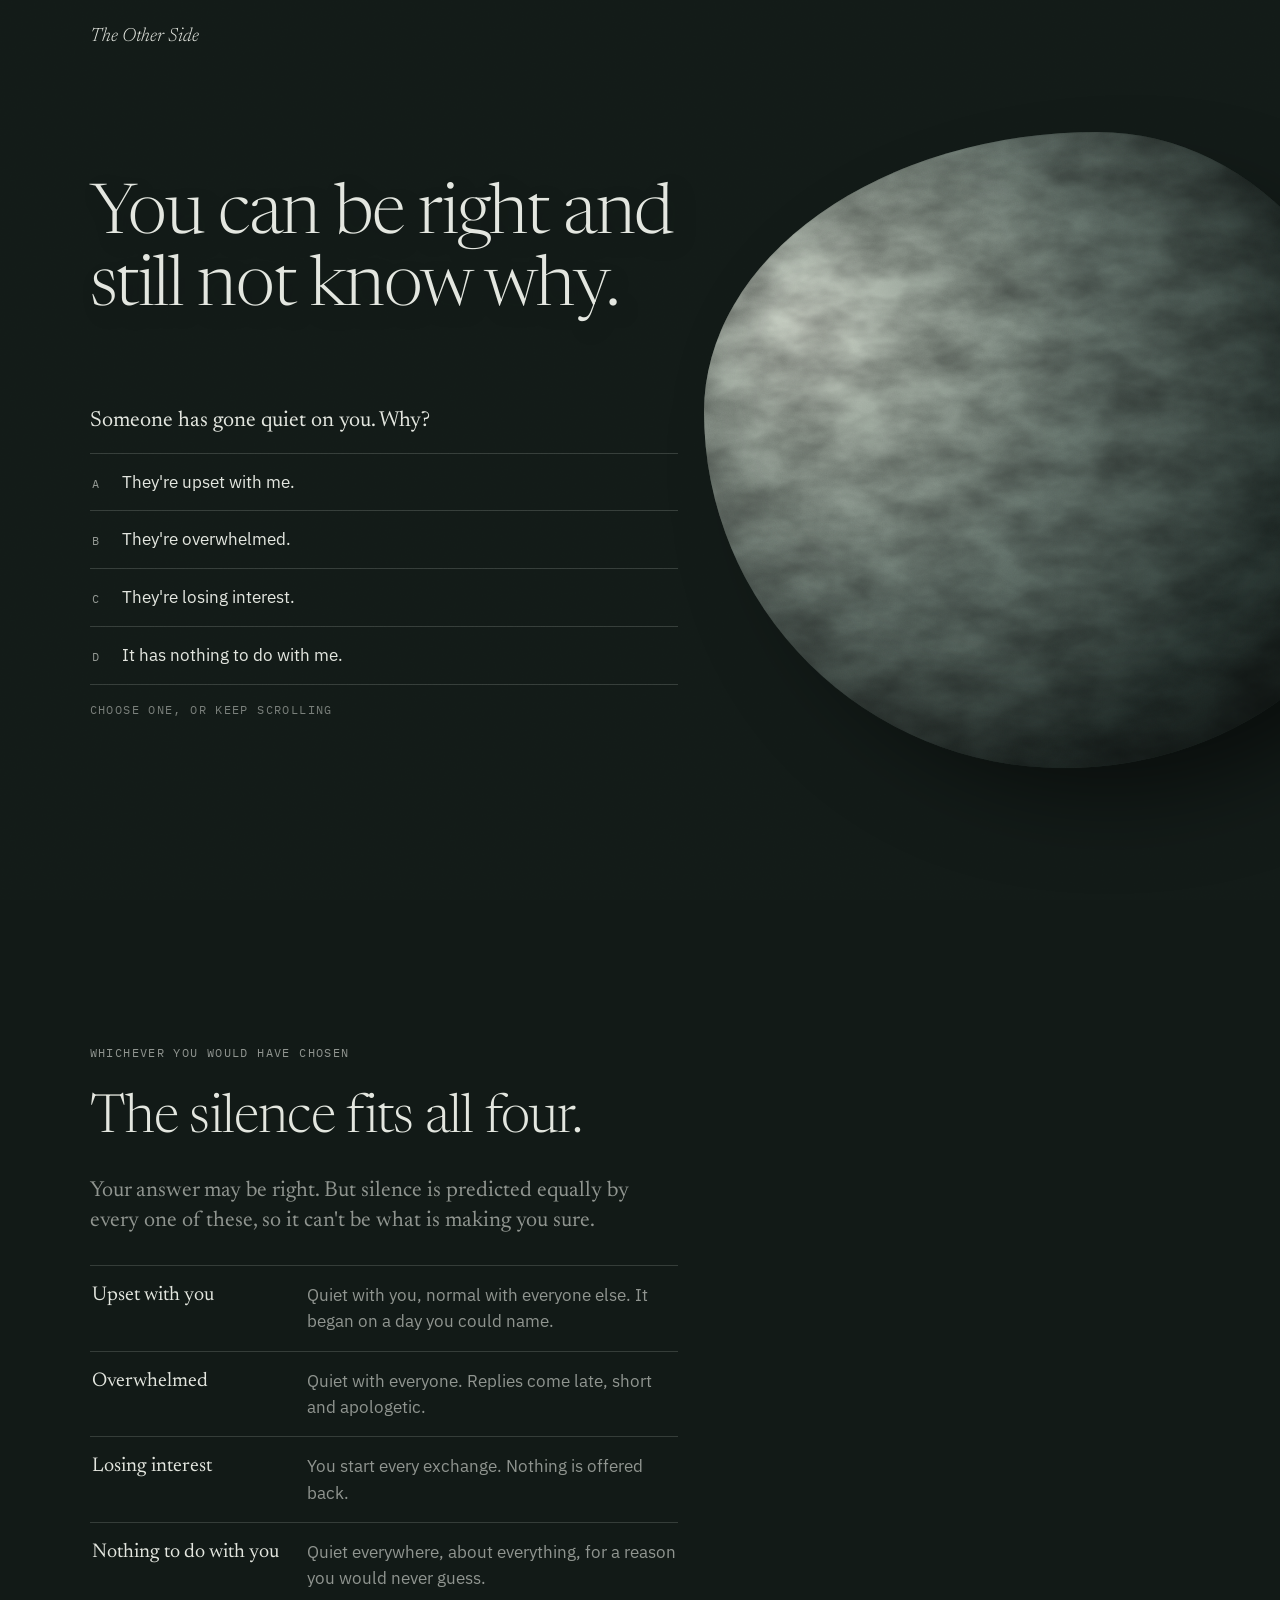
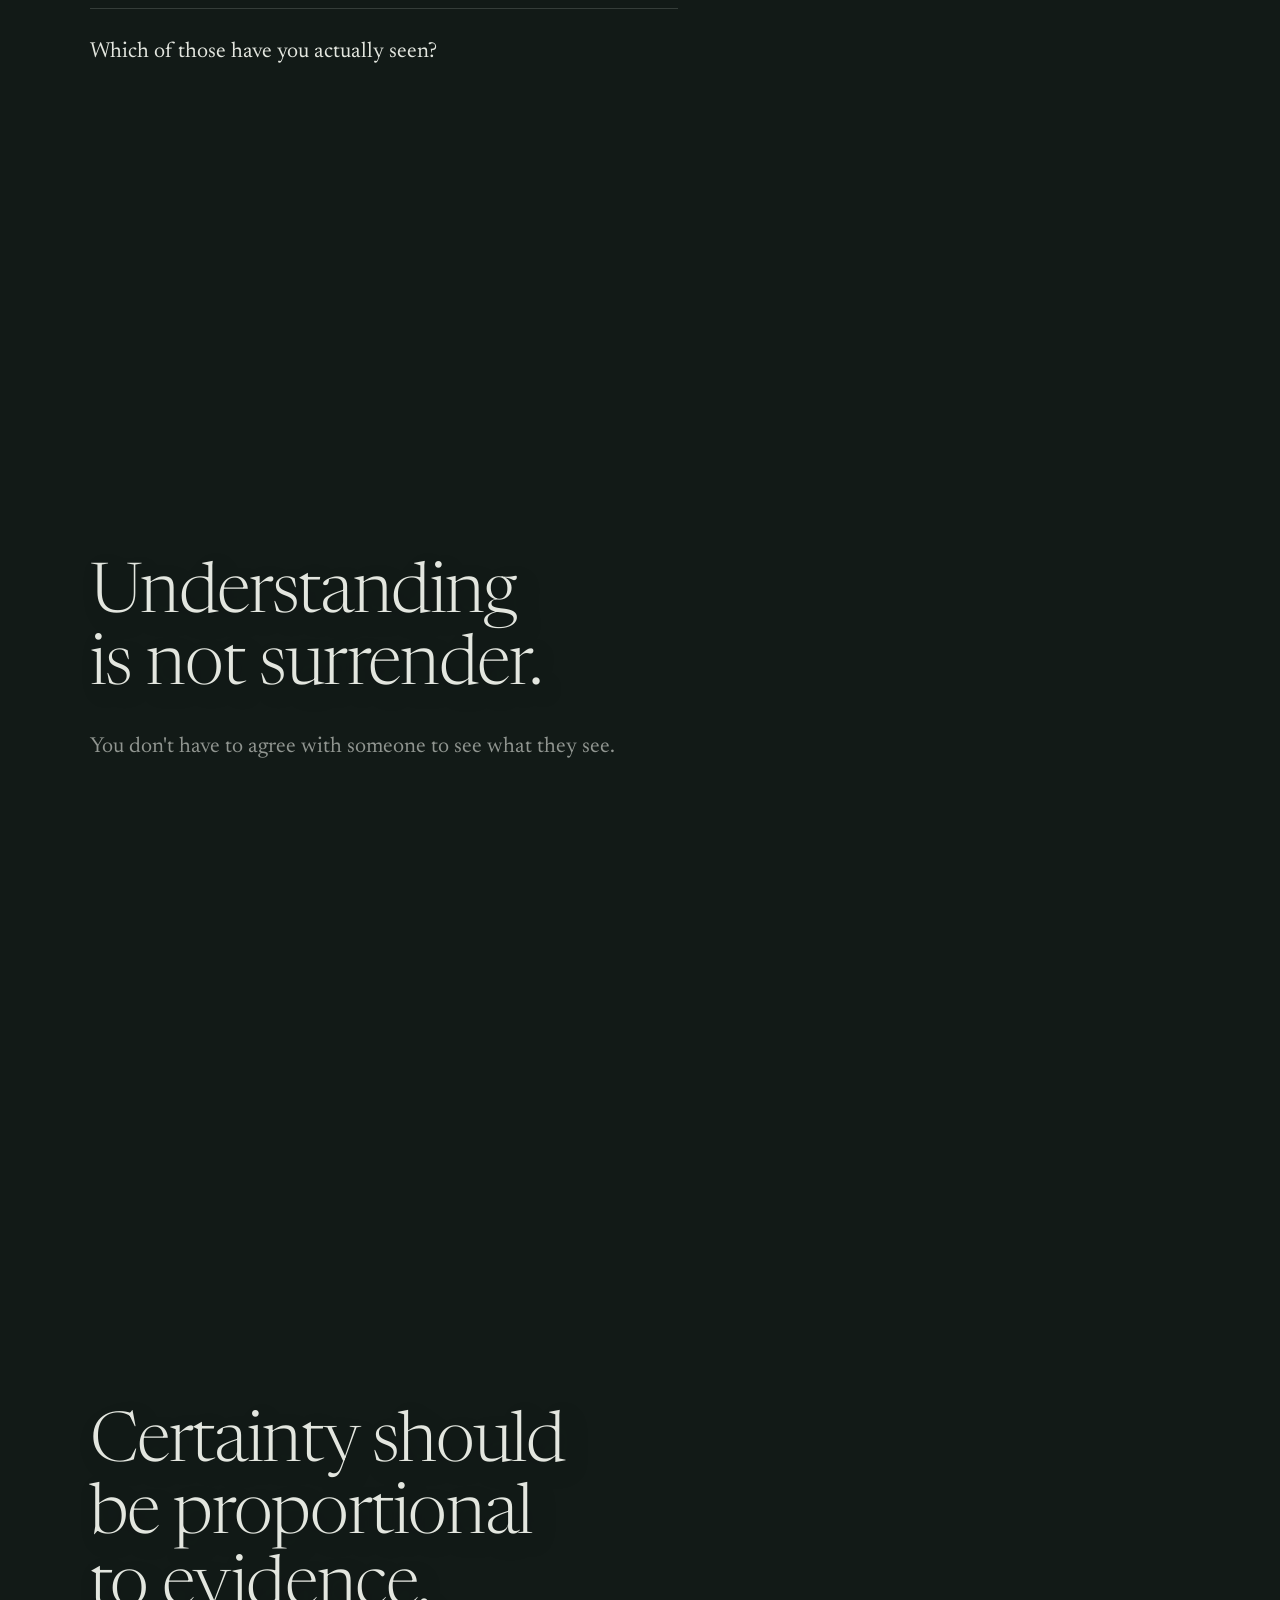
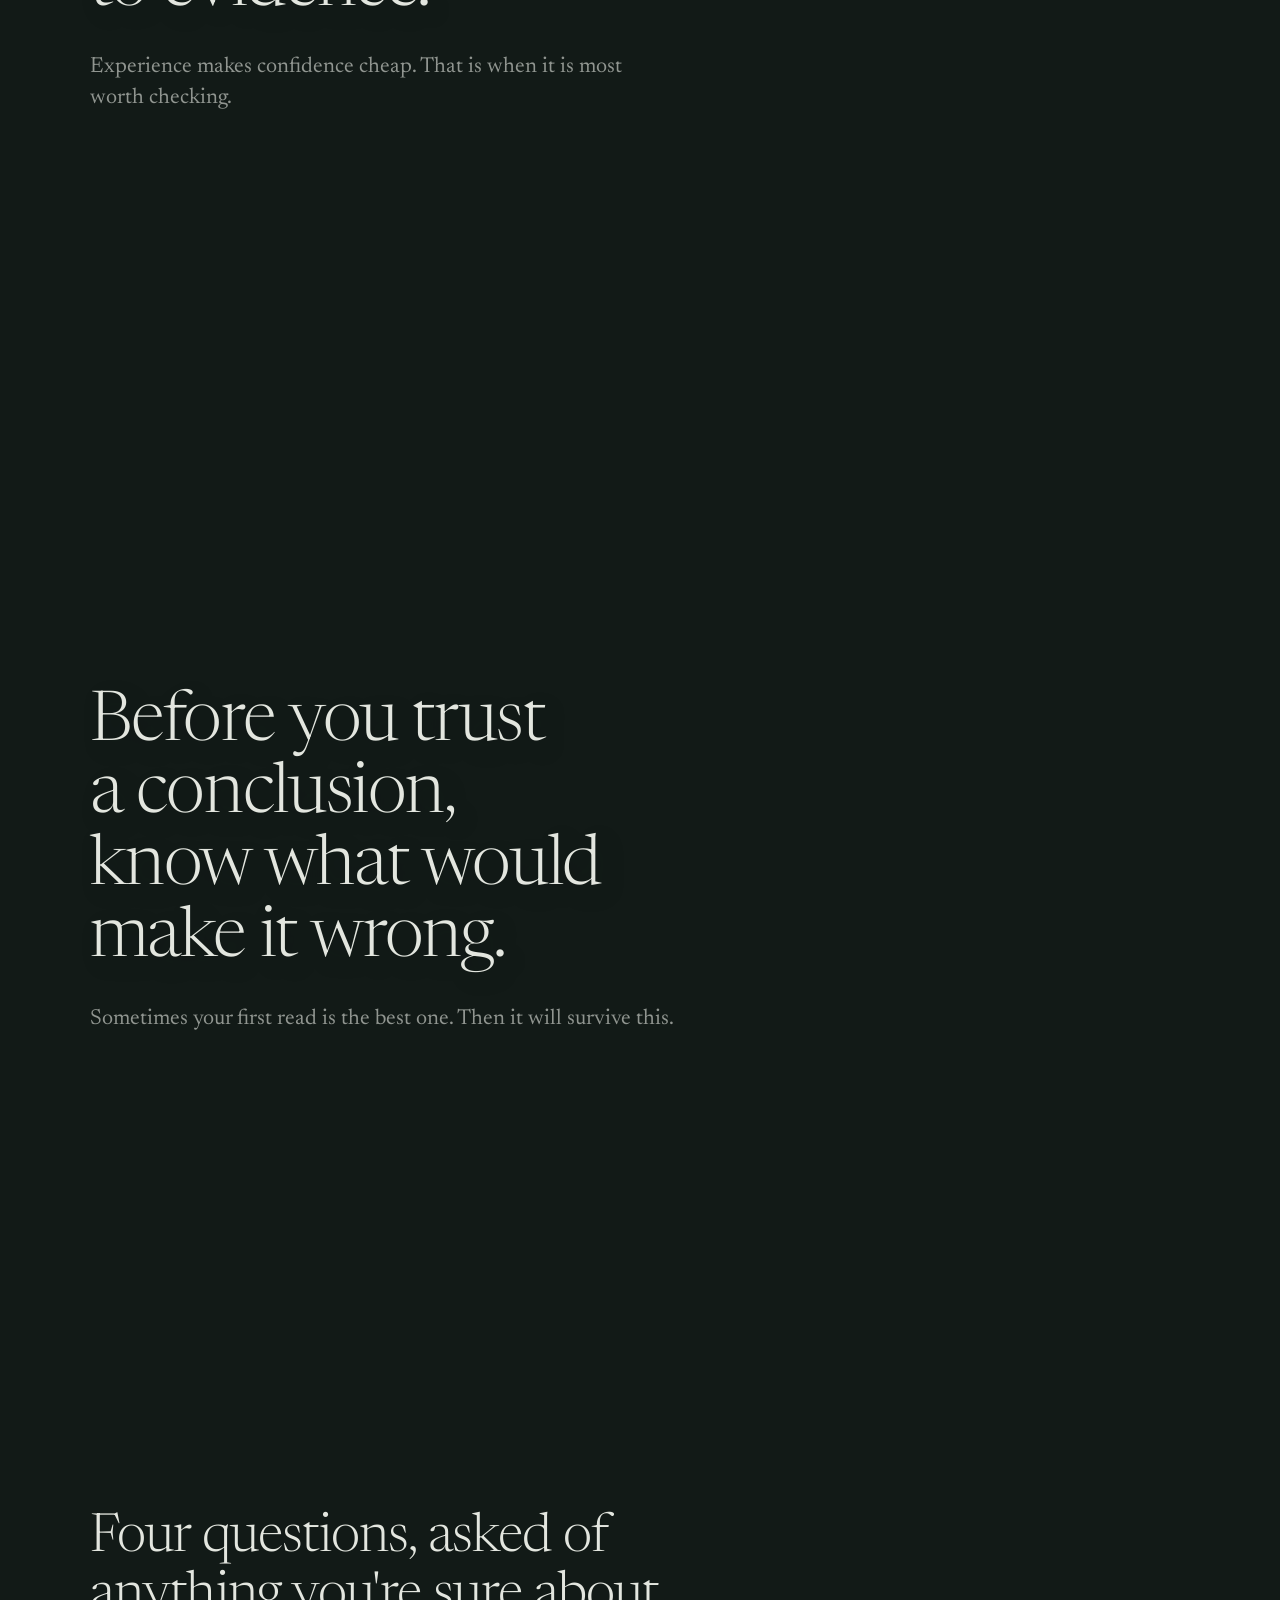
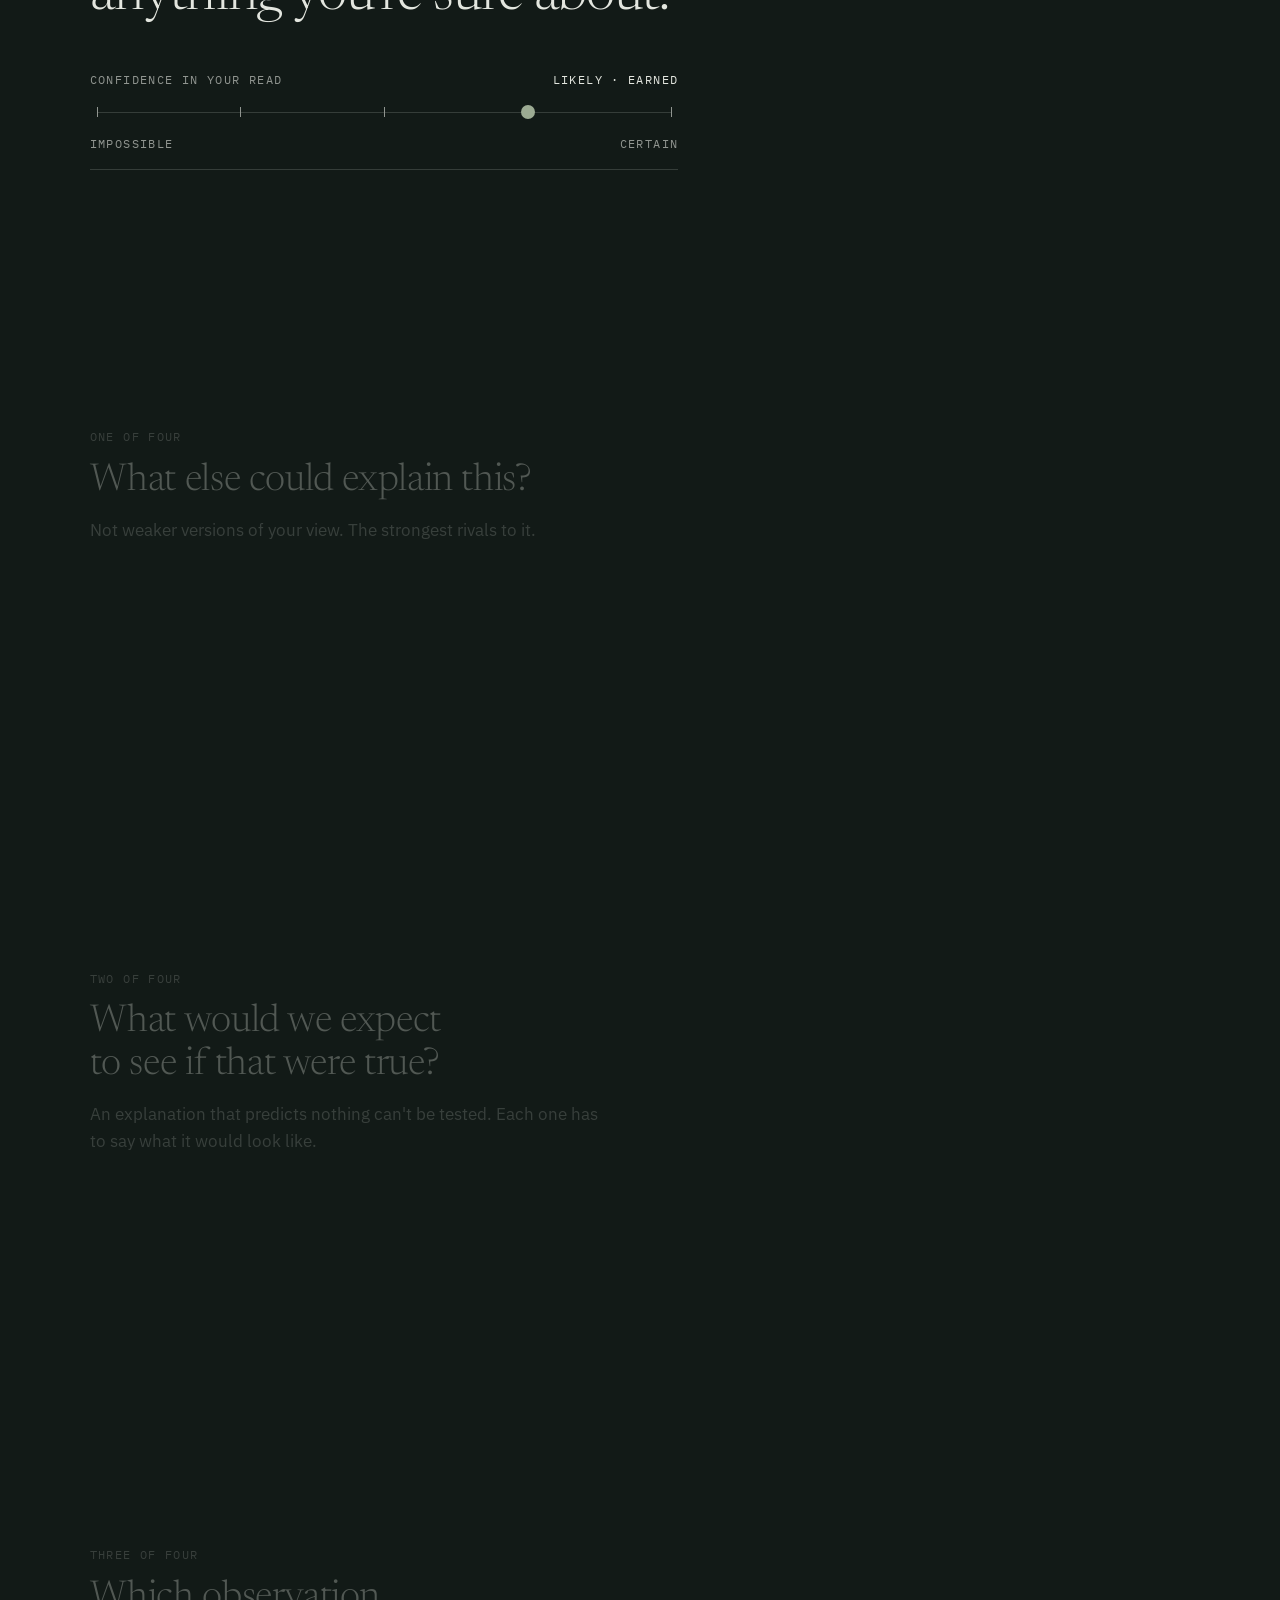
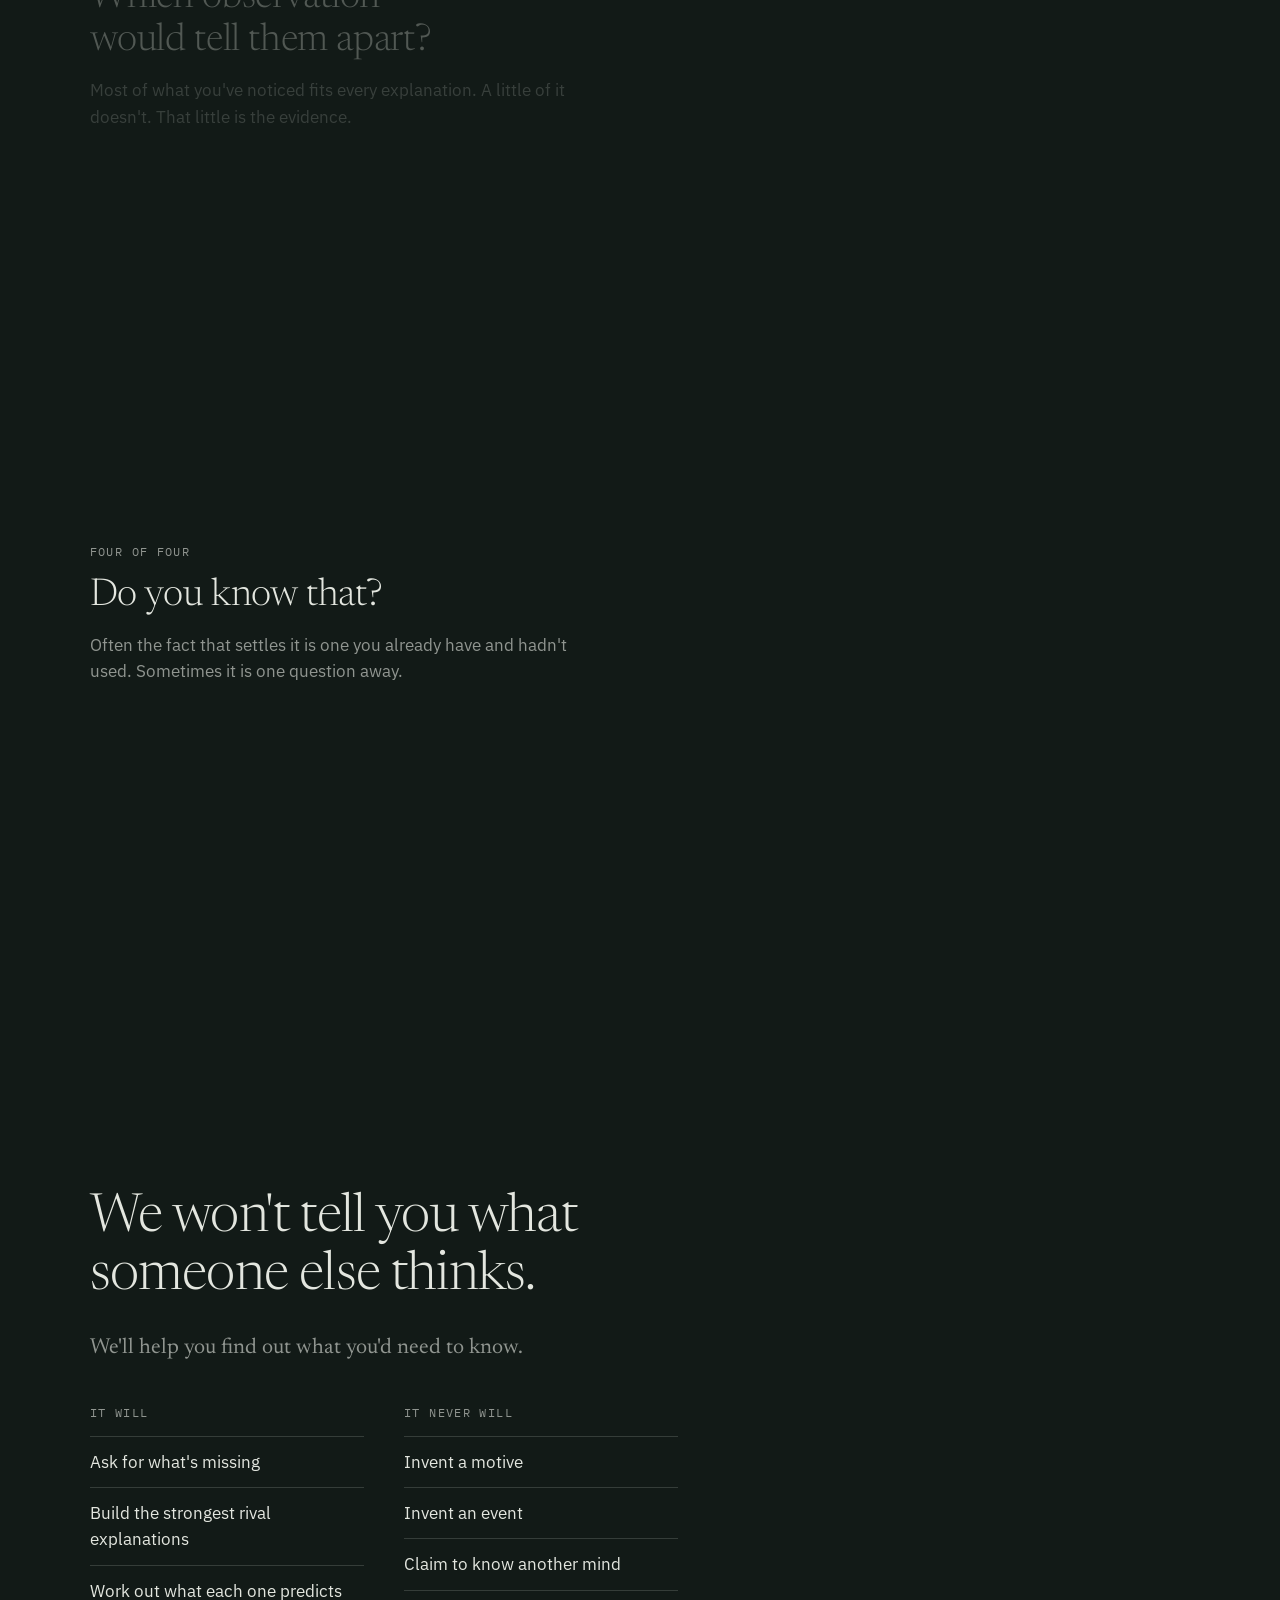
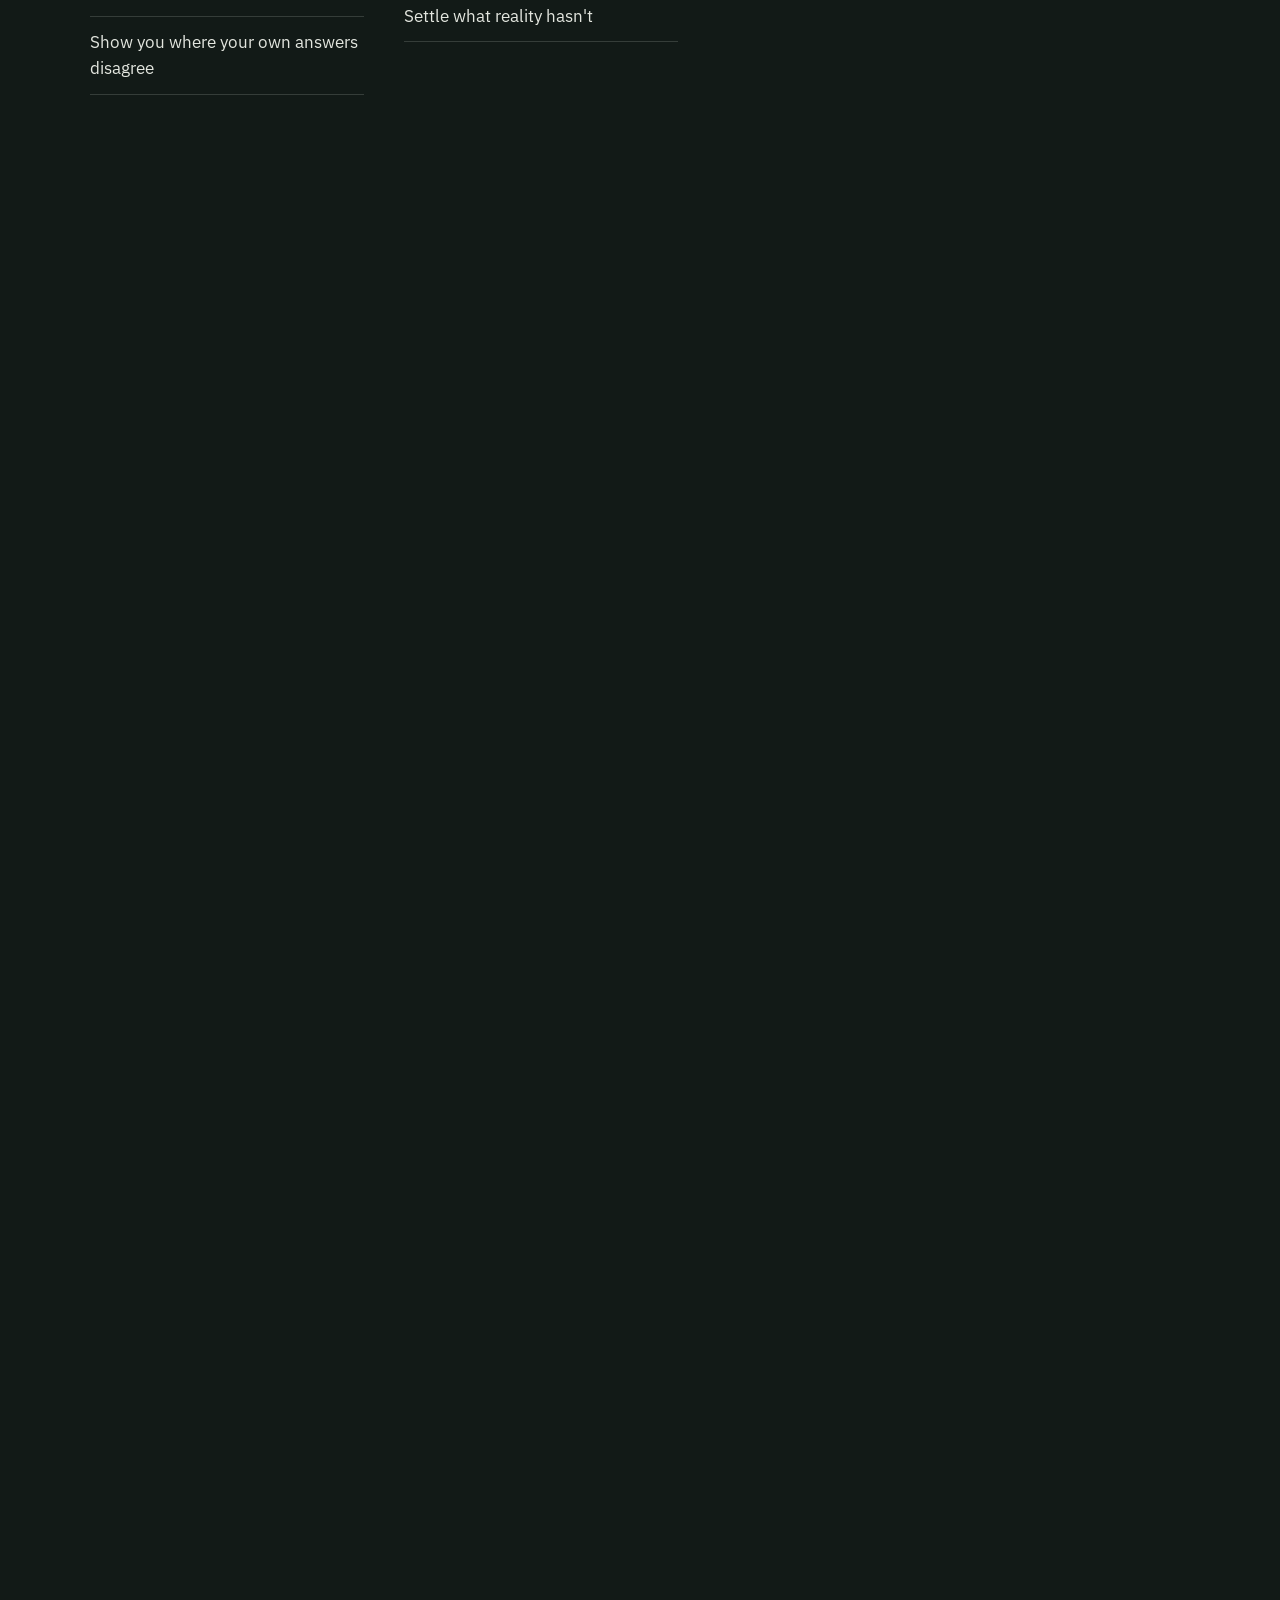
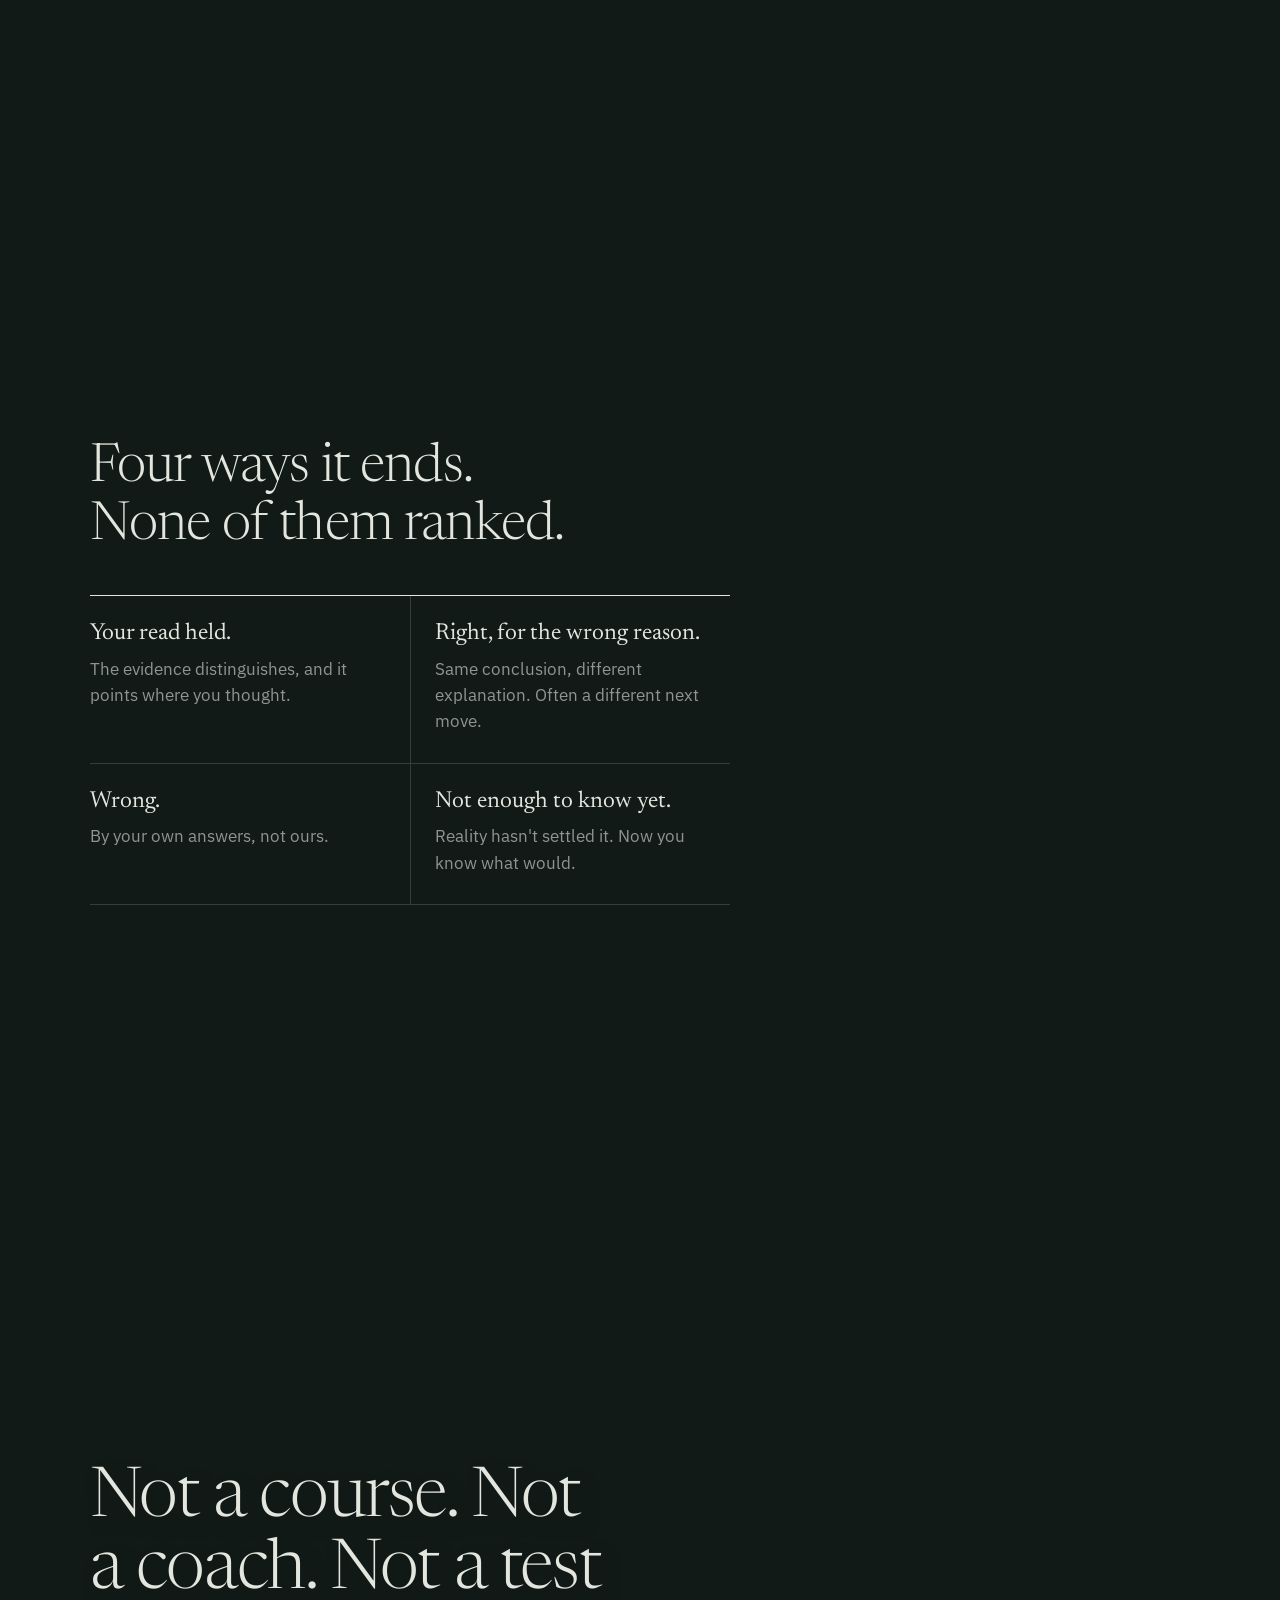
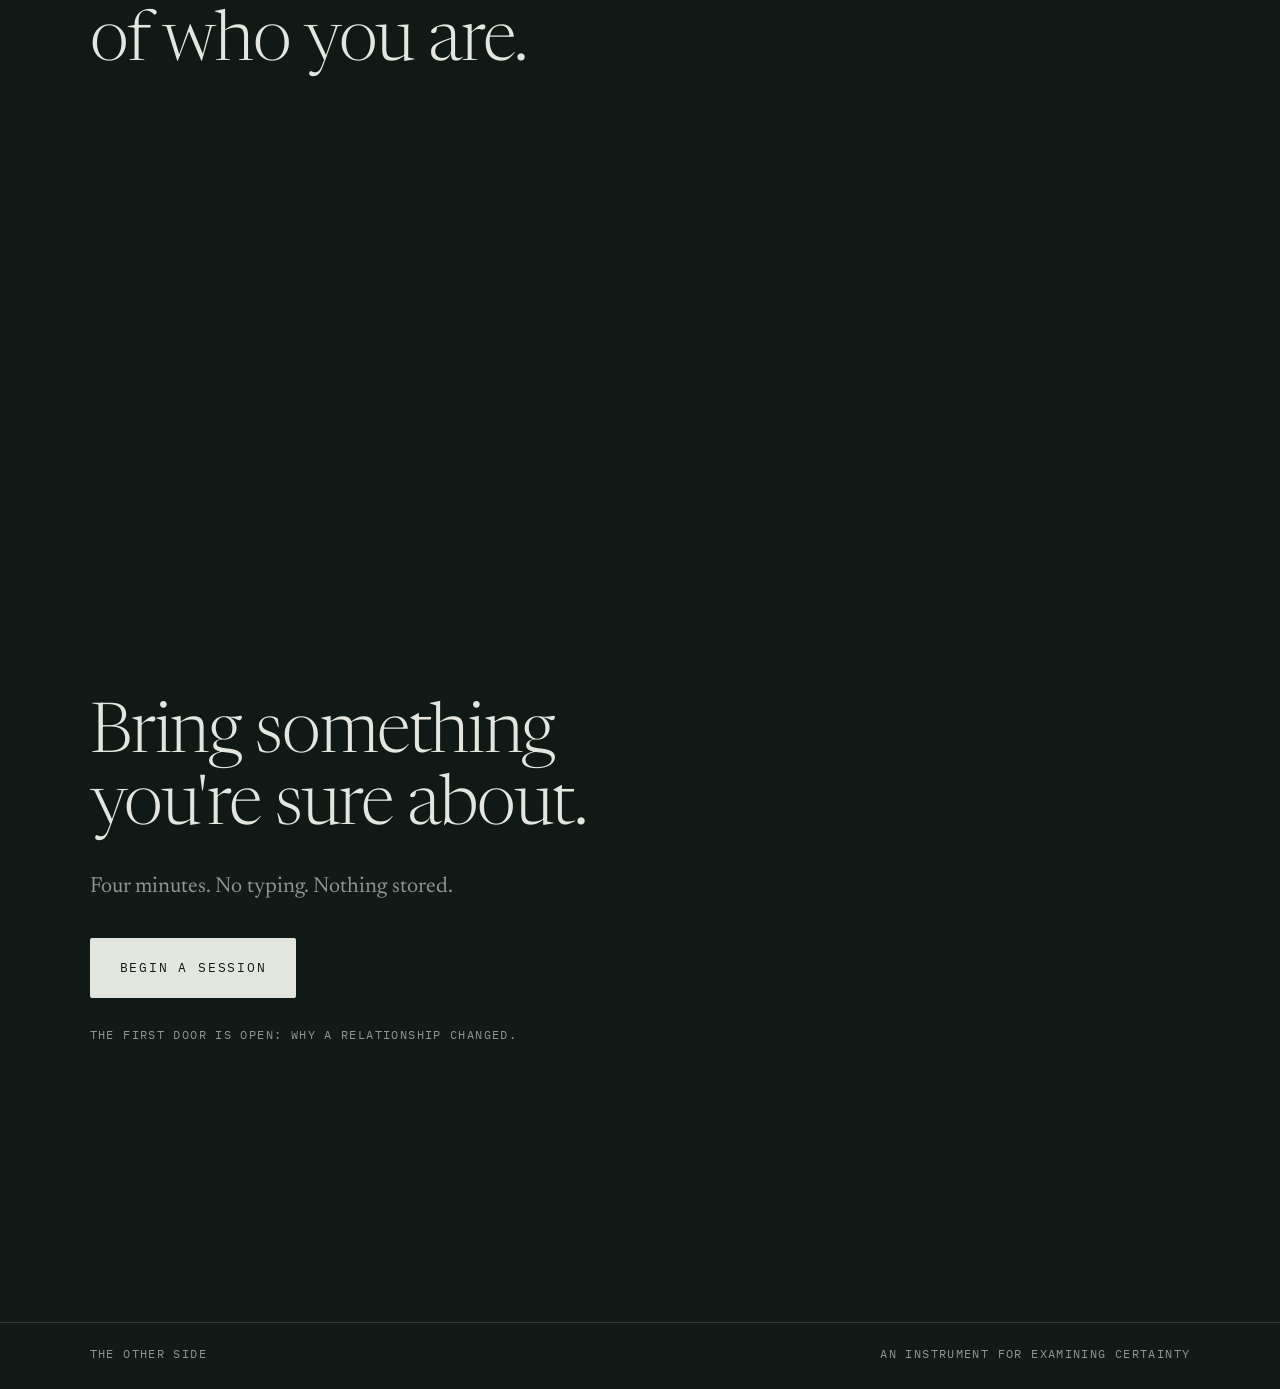
==== index.html @ 4df5838c "Build The Other Side site and relationship-door session Co-Authored-By: Claude Fable 5.1 <noreply@an" ====
<!doctype html>
<html lang="en">
<head>
<meta charset="utf-8">
<meta name="viewport" content="width=device-width, initial-scale=1, viewport-fit=cover">
<title>The Other Side</title>
<meta name="description" content="An instrument for examining certainty. Bring something you're sure about and find out what your confidence is resting on.">
<link rel="canonical" href="https://matthewschmidt1-lgtm.github.io/the-other-side/">
<meta name="theme-color" content="#121A17">
<meta property="og:type" content="website">
<meta property="og:title" content="The Other Side">
<meta property="og:description" content="You can be right and still not know why. An instrument for examining certainty.">
<meta property="og:url" content="https://matthewschmidt1-lgtm.github.io/the-other-side/">
<meta property="og:image" content="https://matthewschmidt1-lgtm.github.io/the-other-side/og.png">
<meta name="twitter:card" content="summary_large_image">
<link rel="icon" href="favicon.svg" type="image/svg+xml">
<link rel="preconnect" href="https://fonts.googleapis.com">
<link rel="preconnect" href="https://fonts.gstatic.com" crossorigin>
<link rel="stylesheet" href="https://fonts.googleapis.com/css2?family=IBM+Plex+Mono:wght@400;500&family=IBM+Plex+Sans:wght@400;500&family=Newsreader:ital,opsz,wght@0,6..72,300;0,6..72,400;1,6..72,300;1,6..72,400&display=swap">
<link rel="stylesheet" href="css/tokens.css">
<link rel="stylesheet" href="css/site.css">
<script>document.documentElement.classList.add("js")</script>
</head>
<body>
<a class="skip" href="#main">Skip to content</a>

<div class="stone" aria-hidden="true"></div>

<header class="top">
  <a class="wordmark" href="#top">The Other Side</a>
  <a class="begin-link" href="#begin">Begin</a>
</header>

<main id="main" class="page">

  <section id="top" class="s s-open" aria-labelledby="h-open">
    <div class="col">
      <h1 id="h-open" class="statement">You can be right and still not know why.</h1>
      <div class="ask">
        <p class="lead" id="ask-q">Someone has gone quiet on you. Why?</p>
        <div class="choices" role="group" aria-labelledby="ask-q">
          <button type="button" class="choice" data-c="upset" aria-pressed="false"><span class="k" aria-hidden="true">A</span><span>They're upset with me.</span></button>
          <button type="button" class="choice" data-c="over" aria-pressed="false"><span class="k" aria-hidden="true">B</span><span>They're overwhelmed.</span></button>
          <button type="button" class="choice" data-c="lose" aria-pressed="false"><span class="k" aria-hidden="true">C</span><span>They're losing interest.</span></button>
          <button type="button" class="choice" data-c="none" aria-pressed="false"><span class="k" aria-hidden="true">D</span><span>It has nothing to do with me.</span></button>
        </div>
        <p class="label hint">Choose one, or keep scrolling</p>
      </div>
    </div>
  </section>

  <section id="turn" class="s s-turn" aria-labelledby="h-turn">
    <div class="col">
      <p class="label" id="turn-pick">Whichever you would have chosen</p>
      <h2 id="h-turn" class="head">The silence fits all four.</h2>
      <p class="lead" id="turn-line">Your answer may be right. But silence is predicted equally by every one of these, so it can't be what is making you sure.</p>
      <dl class="fits">
        <div data-c="upset"><dt>Upset with you</dt><dd>Quiet with you, normal with everyone else. It began on a day you could name.</dd></div>
        <div data-c="over"><dt>Overwhelmed</dt><dd>Quiet with everyone. Replies come late, short and apologetic.</dd></div>
        <div data-c="lose"><dt>Losing interest</dt><dd>You start every exchange. Nothing is offered back.</dd></div>
        <div data-c="none"><dt>Nothing to do with you</dt><dd>Quiet everywhere, about everything, for a reason you would never guess.</dd></div>
      </dl>
      <p class="lead after">Which of those have you actually seen?</p>
    </div>
    <p class="sr" aria-live="polite" id="live"></p>
  </section>

  <section class="s s-thesis" aria-label="What we believe">
    <div class="col">
      <p class="statement">Understanding is not surrender.</p>
      <p class="lead">You don't have to agree with someone to see what they see.</p>
    </div>
  </section>
  <section class="s s-thesis" aria-label="What we believe, continued">
    <div class="col">
      <p class="statement">Certainty should be proportional to evidence.</p>
      <p class="lead">Experience makes confidence cheap. That is when it is most worth checking.</p>
    </div>
  </section>
  <section class="s s-thesis" aria-label="What we believe, concluded">
    <div class="col">
      <p class="statement">Before you trust a conclusion, know what would make it wrong.</p>
      <p class="lead">Sometimes your first read is the best one. Then it will survive this.</p>
    </div>
  </section>

  <section id="instrument" class="s s-inst" aria-labelledby="h-inst">
    <div class="col">
      <h2 id="h-inst" class="head">Four questions, asked of anything you're sure about.</h2>
      <div class="gauge" id="gauge" style="--g:.9">
        <div class="g-top"><span class="label">Confidence in your read</span><span class="label g-val" id="g-val">Almost certain · untested</span></div>
        <div class="g-track" aria-hidden="true"><i></i><i></i><i></i><i></i><i></i><b></b></div>
        <div class="g-ends label" aria-hidden="true"><span>Impossible</span><span>Certain</span></div>
      </div>
      <ol class="steps">
        <li class="step" data-g=".78" data-v="Likely · rivals on the table">
          <span class="label">One of four</span>
          <h3>What else could explain this?</h3>
          <p>Not weaker versions of your view. The strongest rivals to it.</p>
        </li>
        <li class="step" data-g=".72" data-v="Likely · now testable">
          <span class="label">Two of four</span>
          <h3>What would we expect to see if that were true?</h3>
          <p>An explanation that predicts nothing can't be tested. Each one has to say what it would look like.</p>
        </li>
        <li class="step" data-g=".5" data-v="Plausible · most evidence fits every story">
          <span class="label">Three of four</span>
          <h3>Which observation would tell them apart?</h3>
          <p>Most of what you've noticed fits every explanation. A little of it doesn't. That little is the evidence.</p>
        </li>
        <li class="step" data-g=".75" data-v="Likely · earned">
          <span class="label">Four of four</span>
          <h3>Do you know that?</h3>
          <p>Often the fact that settles it is one you already have and hadn't used. Sometimes it is one question away.</p>
        </li>
      </ol>
    </div>
  </section>

  <section id="law" class="s s-law" aria-labelledby="h-law">
    <div class="col">
      <h2 id="h-law" class="head">We won't tell you what someone else thinks.</h2>
      <p class="lead">We'll help you find out what you'd need to know.</p>
      <div class="law">
        <div>
          <h3 class="label">It will</h3>
          <ul>
            <li>Ask for what's missing</li>
            <li>Build the strongest rival explanations</li>
            <li>Work out what each one predicts</li>
            <li>Show you where your own answers disagree</li>
          </ul>
        </div>
        <div>
          <h3 class="label">It never will</h3>
          <ul>
            <li>Invent a motive</li>
            <li>Invent an event</li>
            <li>Claim to know another mind</li>
            <li>Settle what reality hasn't</li>
          </ul>
        </div>
      </div>
    </div>
  </section>

  <div class="crossing" id="crossing" aria-hidden="true"></div>

  <section id="endings" class="s s-end" aria-labelledby="h-end">
    <div class="col wide">
      <h2 id="h-end" class="head">Four ways it ends. None of them ranked.</h2>
      <ul class="endings">
        <li><h3>Your read held.</h3><p>The evidence distinguishes, and it points where you thought.</p></li>
        <li><h3>Right, for the wrong reason.</h3><p>Same conclusion, different explanation. Often a different next move.</p></li>
        <li><h3>Wrong.</h3><p>By your own answers, not ours.</p></li>
        <li><h3>Not enough to know yet.</h3><p>Reality hasn't settled it. Now you know what would.</p></li>
      </ul>
    </div>
  </section>

  <section class="s s-not" aria-label="What it is not">
    <div class="col">
      <p class="statement">Not a course. Not a coach. Not a test of who you are.</p>
    </div>
  </section>

  <section id="begin" class="s s-cta" aria-labelledby="h-cta">
    <div class="col">
      <h2 id="h-cta" class="statement">Bring something you're sure about.</h2>
      <p class="lead">Four minutes. No typing. Nothing stored.</p>
      <a class="cta" href="session/">Begin a session</a>
      <p class="label note">The first door is open: why a relationship changed.</p>
    </div>
  </section>

</main>

<footer class="foot">
  <span class="label">The Other Side</span>
  <span class="label">An instrument for examining certainty</span>
</footer>

<script src="js/site.js" defer></script>
</body>
</html>
---- css/tokens.css ----
/* One light crosses the page. --light moves the stone's lighting; --cross moves the ground from pine to mist. */
:root {
  --pine: #121A17;
  --slate: #1F2A28;
  --granite: #6E7773;
  --moss: #6F8468;
  --sage: #9CAB93;
  --forest: #2F4A3A;
  --mist: #E3E6DF;

  --light: 0;   /* 0 = lit from the left, 1 = lit from the right */
  --cross: 0;   /* 0 = pine ground, 1 = mist ground */

  --ground: color-mix(in oklab, var(--mist) calc(var(--cross) * 100%), var(--pine));
  --ink: var(--mist);
  --ink-2: color-mix(in oklab, var(--ink) 64%, var(--ground));
  --rule: color-mix(in oklab, var(--ink) 20%, var(--ground));
  --accent: var(--sage);
  --mark: var(--sage);

  --display: "Newsreader", "Iowan Old Style", "Palatino Linotype", Georgia, serif;
  --body: "IBM Plex Sans", "Helvetica Neue", Arial, sans-serif;
  --mono: "IBM Plex Mono", ui-monospace, Menlo, Consolas, monospace;

  --t-statement: clamp(2.5rem, 5.4vw, 5.25rem);
  --t-head: clamp(2rem, 4.2vw, 3.75rem);
  --t-lead: clamp(1.2rem, 1.7vw, 1.5rem);
  --t-body: 1.0625rem;
  --t-label: 0.72rem;

  --ease: cubic-bezier(.22, .61, .2, 1);
  --slow: 900ms;
  --gutter: clamp(20px, 7vw, 112px);

  color-scheme: dark;
}

:root[data-side="far"] {
  --ink: var(--pine);
  --accent: var(--forest);
  --mark: var(--forest);
  color-scheme: light;
}
---- css/site.css ----
*, *::before, *::after { box-sizing: border-box; }
html { -webkit-text-size-adjust: 100%; }
body {
  margin: 0;
  background: var(--ground);
  color: var(--ink);
  font-family: var(--body);
  font-size: var(--t-body);
  line-height: 1.55;
  overflow-x: hidden;
}
h1, h2, h3, p, ul, ol, dl, dd { margin: 0; }
ul, ol { padding: 0; list-style: none; }
a { color: inherit; }
:focus-visible { outline: 2px solid var(--accent); outline-offset: 4px; }

/* paper grain over everything */
body::after {
  content: "";
  position: fixed; inset: 0; z-index: 4; pointer-events: none;
  background-image: url("data:image/svg+xml,%3Csvg xmlns='http://www.w3.org/2000/svg' width='220' height='220'%3E%3Cfilter id='n'%3E%3CfeTurbulence type='fractalNoise' baseFrequency='.85' numOctaves='2' stitchTiles='stitch'/%3E%3CfeColorMatrix values='0 0 0 0 .5 0 0 0 0 .5 0 0 0 0 .5 0 0 0 .6 0'/%3E%3C/filter%3E%3Crect width='100%25' height='100%25' filter='url(%23n)'/%3E%3C/svg%3E");
  opacity: .22;
  mix-blend-mode: overlay;
}

.sr { position: absolute; width: 1px; height: 1px; overflow: hidden; clip-path: inset(50%); white-space: nowrap; }
.skip { position: fixed; left: 16px; top: -60px; z-index: 10; background: var(--ink); color: var(--ground); padding: 10px 14px; font-family: var(--mono); font-size: var(--t-label); letter-spacing: .1em; text-transform: uppercase; text-decoration: none; }
.skip:focus { top: calc(env(safe-area-inset-top, 0px) + 12px); }

/* ---------- the stone ---------- */
.stone {
  position: fixed; z-index: 0;
  right: -9vw; top: 50%;
  width: min(54vw, 82svh);
  aspect-ratio: 1 / .92;
  transform: translateY(calc(-50% - var(--light) * 5svh)) rotate(calc(var(--light) * 16deg));
  border-radius: 57% 43% 48% 52% / 44% 56% 44% 56%;
  background:
    radial-gradient(circle at calc(14% + var(--light) * 72%) 30%,
      #CDD4C8 0%, #9FAA9F 15%, #63716A 40%, #2D3A36 68%, #151D1A 100%);
  box-shadow:
    calc((.5 - var(--light)) * 90px) 44px 90px -24px rgba(0, 0, 0, .55),
    inset calc((.5 - var(--light)) * -70px) -34px 90px rgba(0, 0, 0, .45);
  overflow: hidden;
}
.stone::after {
  content: ""; position: absolute; inset: 0;
  background-image: url("data:image/svg+xml,%3Csvg xmlns='http://www.w3.org/2000/svg' width='300' height='300'%3E%3Cfilter id='n'%3E%3CfeTurbulence type='fractalNoise' baseFrequency='.035 .06' numOctaves='4' seed='7'/%3E%3CfeColorMatrix values='0 0 0 0 0 0 0 0 0 0 0 0 0 0 0 0 0 0 1.1 -.25'/%3E%3C/filter%3E%3Crect width='100%25' height='100%25' filter='url(%23n)'/%3E%3C/svg%3E");
  background-size: 100% 100%;
  opacity: .5;
  mix-blend-mode: multiply;
}

/* ---------- header ---------- */
.top {
  position: fixed; inset: 0 0 auto 0; z-index: 5;
  display: flex; justify-content: space-between; align-items: baseline; gap: 16px;
  padding: calc(env(safe-area-inset-top, 0px) + 22px) var(--gutter) 0;
  /* fades out while the ground crosses, when neither ink reads well */
  opacity: max(calc(var(--cross) * 2 - 1), calc(1 - var(--cross) * 2));
}
.wordmark { font-family: var(--display); font-style: italic; font-weight: 300; font-size: 1.2rem; text-decoration: none; }
.begin-link {
  font-family: var(--mono); font-size: var(--t-label); letter-spacing: .12em; text-transform: uppercase;
  text-decoration: none; border-bottom: 1px solid var(--accent); padding-bottom: 3px;
  opacity: 0; visibility: hidden; transition: opacity var(--slow) var(--ease), visibility 0s linear var(--slow);
}
.past-turn .begin-link { opacity: 1; visibility: visible; transition-delay: 0s; }
html:not(.js) .begin-link { opacity: 1; visibility: visible; }

/* ---------- page ---------- */
.page { position: relative; z-index: 1; padding-inline: var(--gutter); }
.s { min-height: 100svh; display: grid; align-content: center; padding-block: 16svh; }
.col { display: flex; flex-direction: column; gap: 28px; width: 100%; max-width: 40rem; min-width: 0; }
@media (min-width: 900px) { .col { max-width: min(40rem, 46vw); } .col.wide { max-width: min(46rem, 50vw); } }

.statement {
  font-family: var(--display); font-weight: 300; font-size: var(--t-statement);
  line-height: 1.04; letter-spacing: -.02em; text-wrap: balance;
  text-shadow: calc((.5 - var(--light)) * 14px) 8px 22px color-mix(in srgb, var(--pine) 22%, transparent);
}
.head { font-family: var(--display); font-weight: 300; font-size: var(--t-head); line-height: 1.08; letter-spacing: -.015em; text-wrap: balance; }
.lead { font-family: var(--display); font-size: var(--t-lead); line-height: 1.4; color: var(--ink-2); max-width: 30em; }
.label { font-family: var(--mono); font-size: var(--t-label); letter-spacing: .12em; text-transform: uppercase; color: var(--ink-2); font-weight: 400; }

/* opening */
.s-open .col { gap: clamp(40px, 9svh, 88px); }
.ask { display: flex; flex-direction: column; gap: 16px; }
.ask .lead { color: var(--ink); }
.choices { display: flex; flex-direction: column; border-top: 1px solid var(--rule); }
.choice {
  display: flex; gap: 18px; align-items: baseline; width: 100%; text-align: left;
  background: none; border: 0; border-bottom: 1px solid var(--rule); color: var(--ink);
  font: inherit; font-size: 1.08rem; padding: 15px 8px 15px 2px; cursor: pointer;
  transition: padding-left 300ms var(--ease), background-color 300ms var(--ease);
}
.choice .k { font-family: var(--mono); font-size: var(--t-label); color: var(--ink-2); width: 1.1em; flex: none; }
.choice:hover { padding-left: 12px; background: color-mix(in oklab, var(--ink) 6%, transparent); }
.choice:hover .k { color: var(--accent); }
.choice[aria-pressed="true"] { padding-left: 12px; box-shadow: inset 3px 0 0 var(--mark); background: color-mix(in oklab, var(--mark) 16%, transparent); }
.choice[aria-pressed="true"] .k { color: var(--ink); }
.hint { opacity: .8; }

/* turn */
.fits { display: flex; flex-direction: column; border-top: 1px solid var(--rule); }
.fits > div { display: grid; grid-template-columns: 11.5em minmax(0, 1fr); gap: 4px 20px; padding: 16px 0 16px 2px; border-bottom: 1px solid var(--rule); transition: padding-left var(--slow) var(--ease), box-shadow var(--slow) var(--ease); }
.fits dt { font-family: var(--display); font-size: 1.25rem; line-height: 1.3; }
.fits dd { color: var(--ink-2); }
.fits > div.picked { padding-left: 14px; box-shadow: inset 3px 0 0 var(--mark); }
.after { color: var(--ink); }
@media (max-width: 560px) { .fits > div { grid-template-columns: 1fr; } }

/* instrument */
.s-inst { align-content: start; padding-block: 22svh 10svh; }
.gauge {
  position: sticky; top: calc(env(safe-area-inset-top, 0px) + 58px); z-index: 2;
  background: var(--ground); padding-block: 18px 16px; display: flex; flex-direction: column; gap: 12px;
  border-bottom: 1px solid var(--rule);
}
.g-top { display: flex; justify-content: space-between; gap: 16px; flex-wrap: wrap; }
.g-val { color: var(--ink); text-align: right; }
.g-track { position: relative; height: 22px; margin-inline: 7px; }
.g-track::before { content: ""; position: absolute; left: 0; right: 0; top: 50%; height: 1px; background: var(--rule); }
.g-track i { position: absolute; top: 6px; width: 1px; height: 10px; background: var(--ink-2); }
.g-track i:nth-child(1) { left: 0; } .g-track i:nth-child(2) { left: 25%; } .g-track i:nth-child(3) { left: 50%; }
.g-track i:nth-child(4) { left: 75%; } .g-track i:nth-child(5) { left: 100%; }
.g-track b {
  position: absolute; top: 50%; left: calc(var(--g) * 100%); width: 14px; height: 14px; border-radius: 50%;
  background: var(--accent); transform: translate(-50%, -50%);
  transition: left 1100ms var(--ease);
}
.g-ends { display: flex; justify-content: space-between; }
.steps { display: flex; flex-direction: column; }
.step { min-height: 64svh; display: flex; flex-direction: column; justify-content: center; gap: 14px; transition: opacity var(--slow) var(--ease); }
.step h3 { font-family: var(--display); font-weight: 300; font-size: clamp(1.7rem, 3vw, 2.6rem); line-height: 1.12; letter-spacing: -.01em; text-wrap: balance; }
.step p { color: var(--ink-2); max-width: 30em; }
.js .step { opacity: .3; }
.js .step.on { opacity: 1; }

/* law */
.law { display: grid; grid-template-columns: repeat(2, minmax(0, 1fr)); gap: 32px 40px; margin-top: 12px; }
.law > div { display: flex; flex-direction: column; gap: 14px; }
.law ul { border-top: 1px solid var(--rule); }
.law li { padding: 12px 0; border-bottom: 1px solid var(--rule); }
@media (max-width: 560px) { .law { grid-template-columns: 1fr; } }

/* the crossing: nothing to read while the ground changes */
.crossing { height: 170svh; }
html:not(.js) .crossing { height: 0; }

/* endings */
.endings { display: grid; grid-template-columns: repeat(2, minmax(0, 1fr)); border-top: 1px solid var(--ink); margin-top: 12px; }
.endings li { padding: 24px 24px 28px 0; border-bottom: 1px solid var(--rule); display: flex; flex-direction: column; gap: 8px; }
.endings li:nth-child(even) { padding-left: 24px; border-left: 1px solid var(--rule); }
.endings h3 { font-family: var(--display); font-weight: 400; font-size: 1.45rem; line-height: 1.2; }
.endings p { color: var(--ink-2); }
@media (max-width: 560px) { .endings { grid-template-columns: 1fr; } .endings li:nth-child(even) { padding-left: 0; border-left: 0; } }

/* cta */
.cta {
  align-self: flex-start; margin-top: 8px;
  font-family: var(--mono); font-size: .8rem; letter-spacing: .14em; text-transform: uppercase; text-decoration: none;
  background: var(--ink); color: var(--ground); padding: 20px 30px; border-radius: 2px;
  transition: background-color 400ms var(--ease);
}
.cta:hover { background: var(--accent); }

.foot { position: relative; z-index: 1; display: flex; justify-content: space-between; gap: 12px 24px; flex-wrap: wrap;
  padding: 22px var(--gutter) calc(env(safe-area-inset-bottom, 0px) + 26px); border-top: 1px solid var(--rule); }

/* ---------- small screens: the stone goes behind the text ---------- */
@media (max-width: 899px) {
  .stone { width: 118vw; right: -52vw; top: 34%; opacity: .3; }
  .s { padding-block: 14svh; }
}

/* ---------- motion ---------- */
@media (prefers-reduced-motion: no-preference) {
  html { scroll-behavior: smooth; }
  .stone { animation: lit 1400ms var(--ease) both; }
  .wordmark { animation: arrive 700ms var(--ease) 500ms both; }
  .s-open .statement { animation: arrive 900ms var(--ease) 750ms both; }
  .s-open .ask { animation: arrive 900ms var(--ease) 1100ms both; }
}
@keyframes lit { from { opacity: 0; filter: brightness(.25); } }
@keyframes arrive { from { opacity: 0; } }
@media (prefers-reduced-motion: reduce) {
  *, *::before, *::after { transition-duration: 0s !important; animation: none !important; }
}
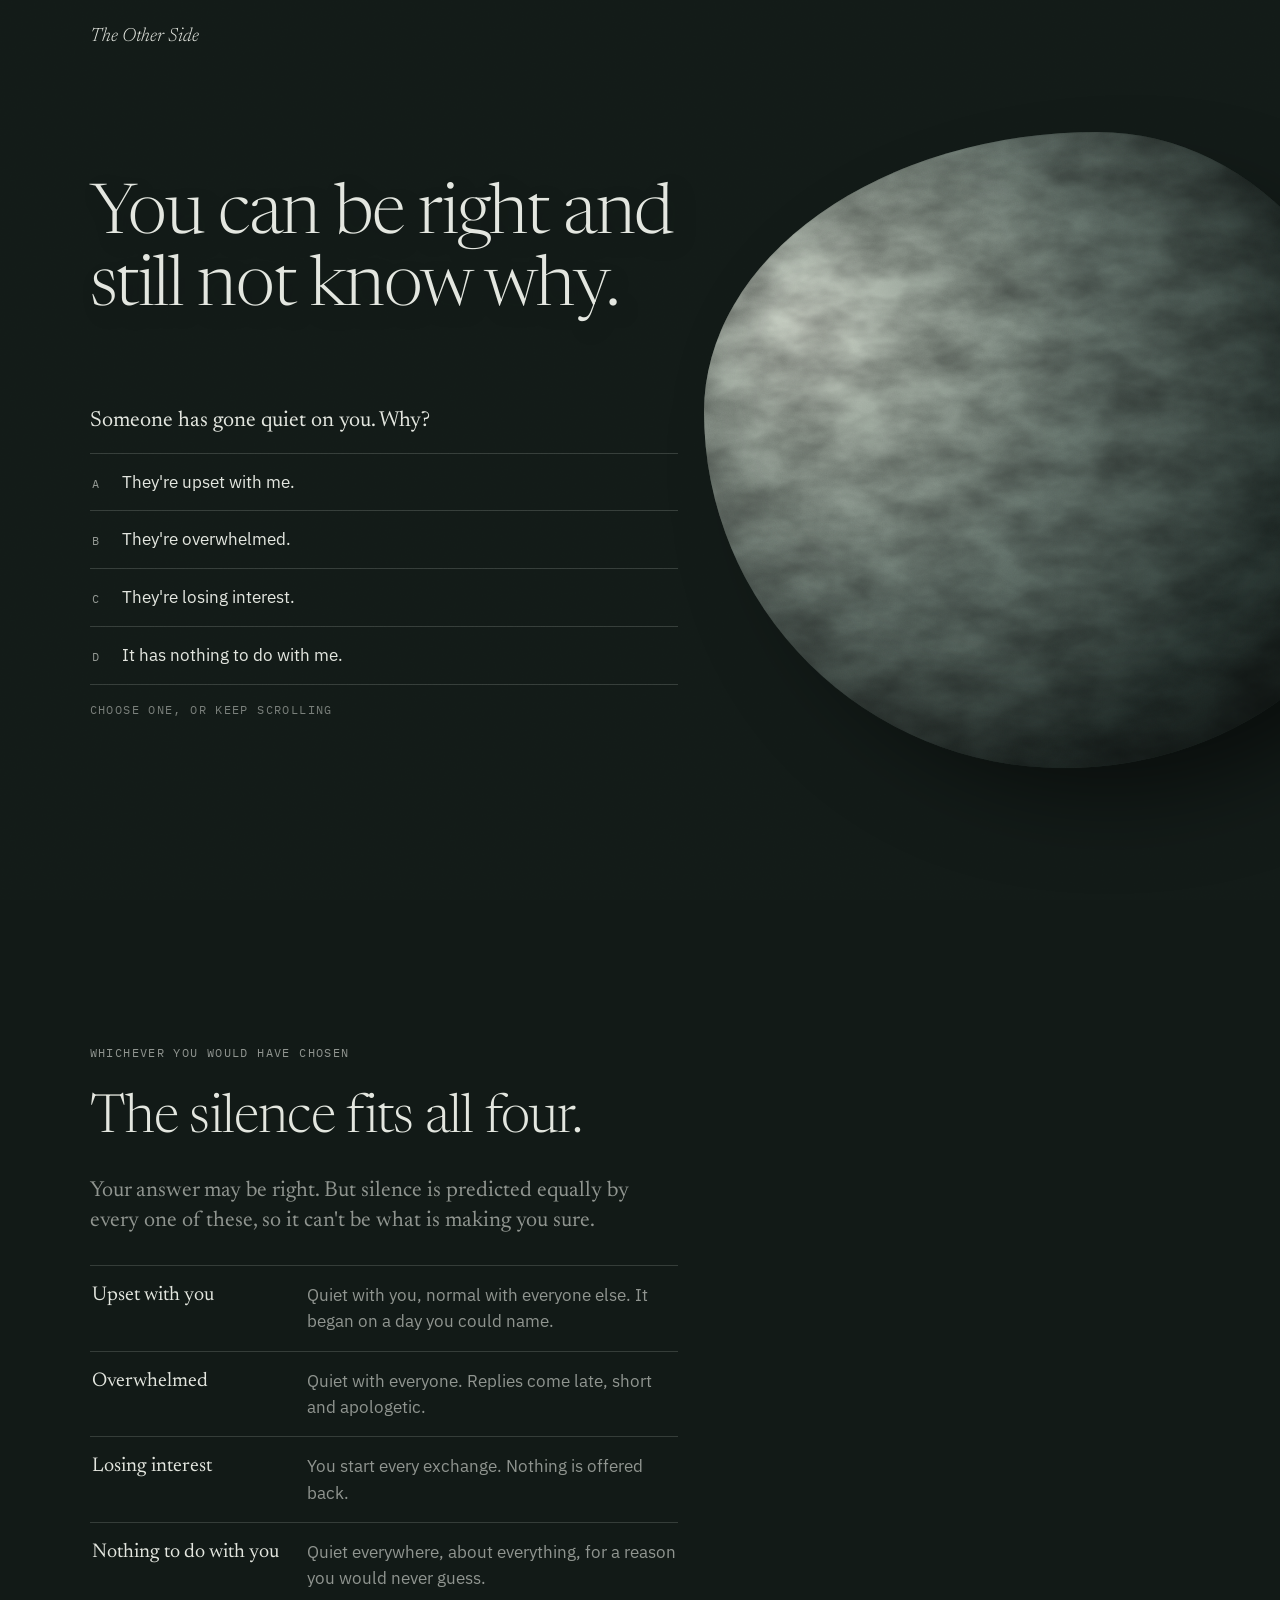
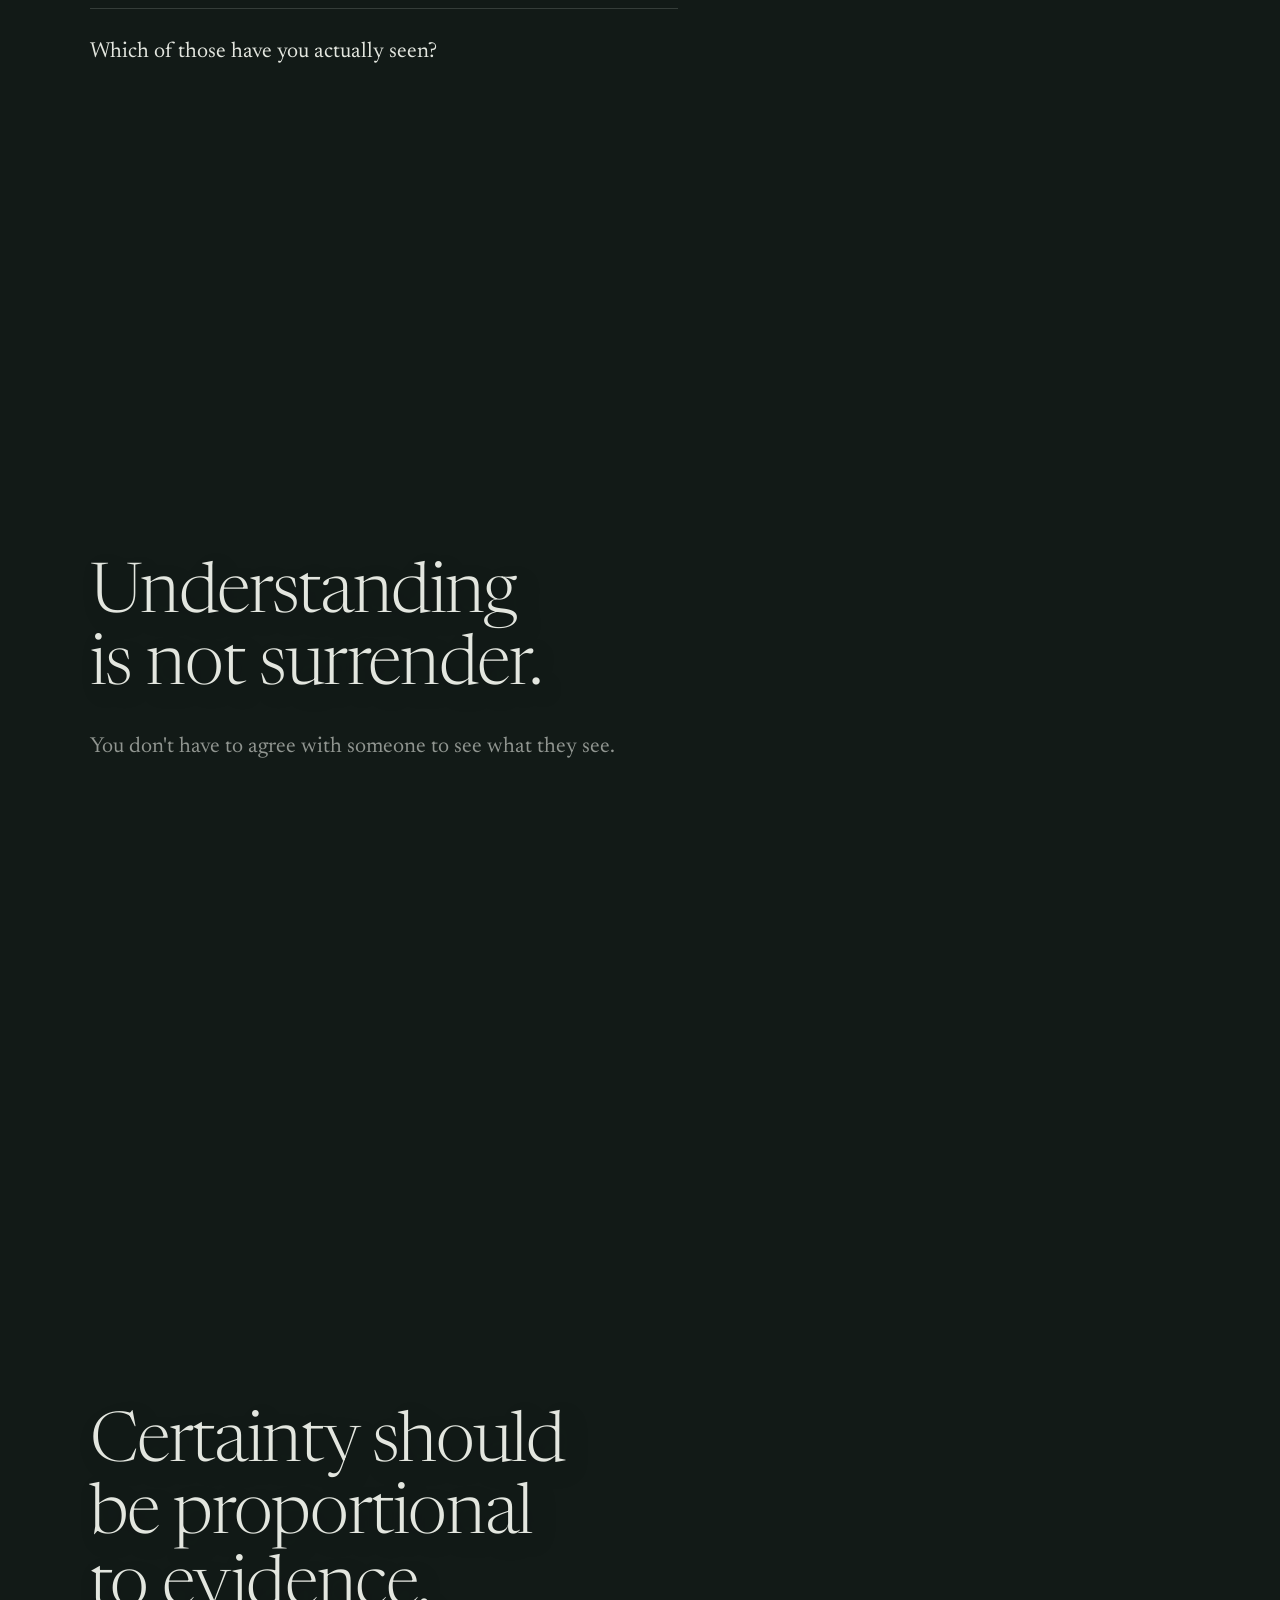
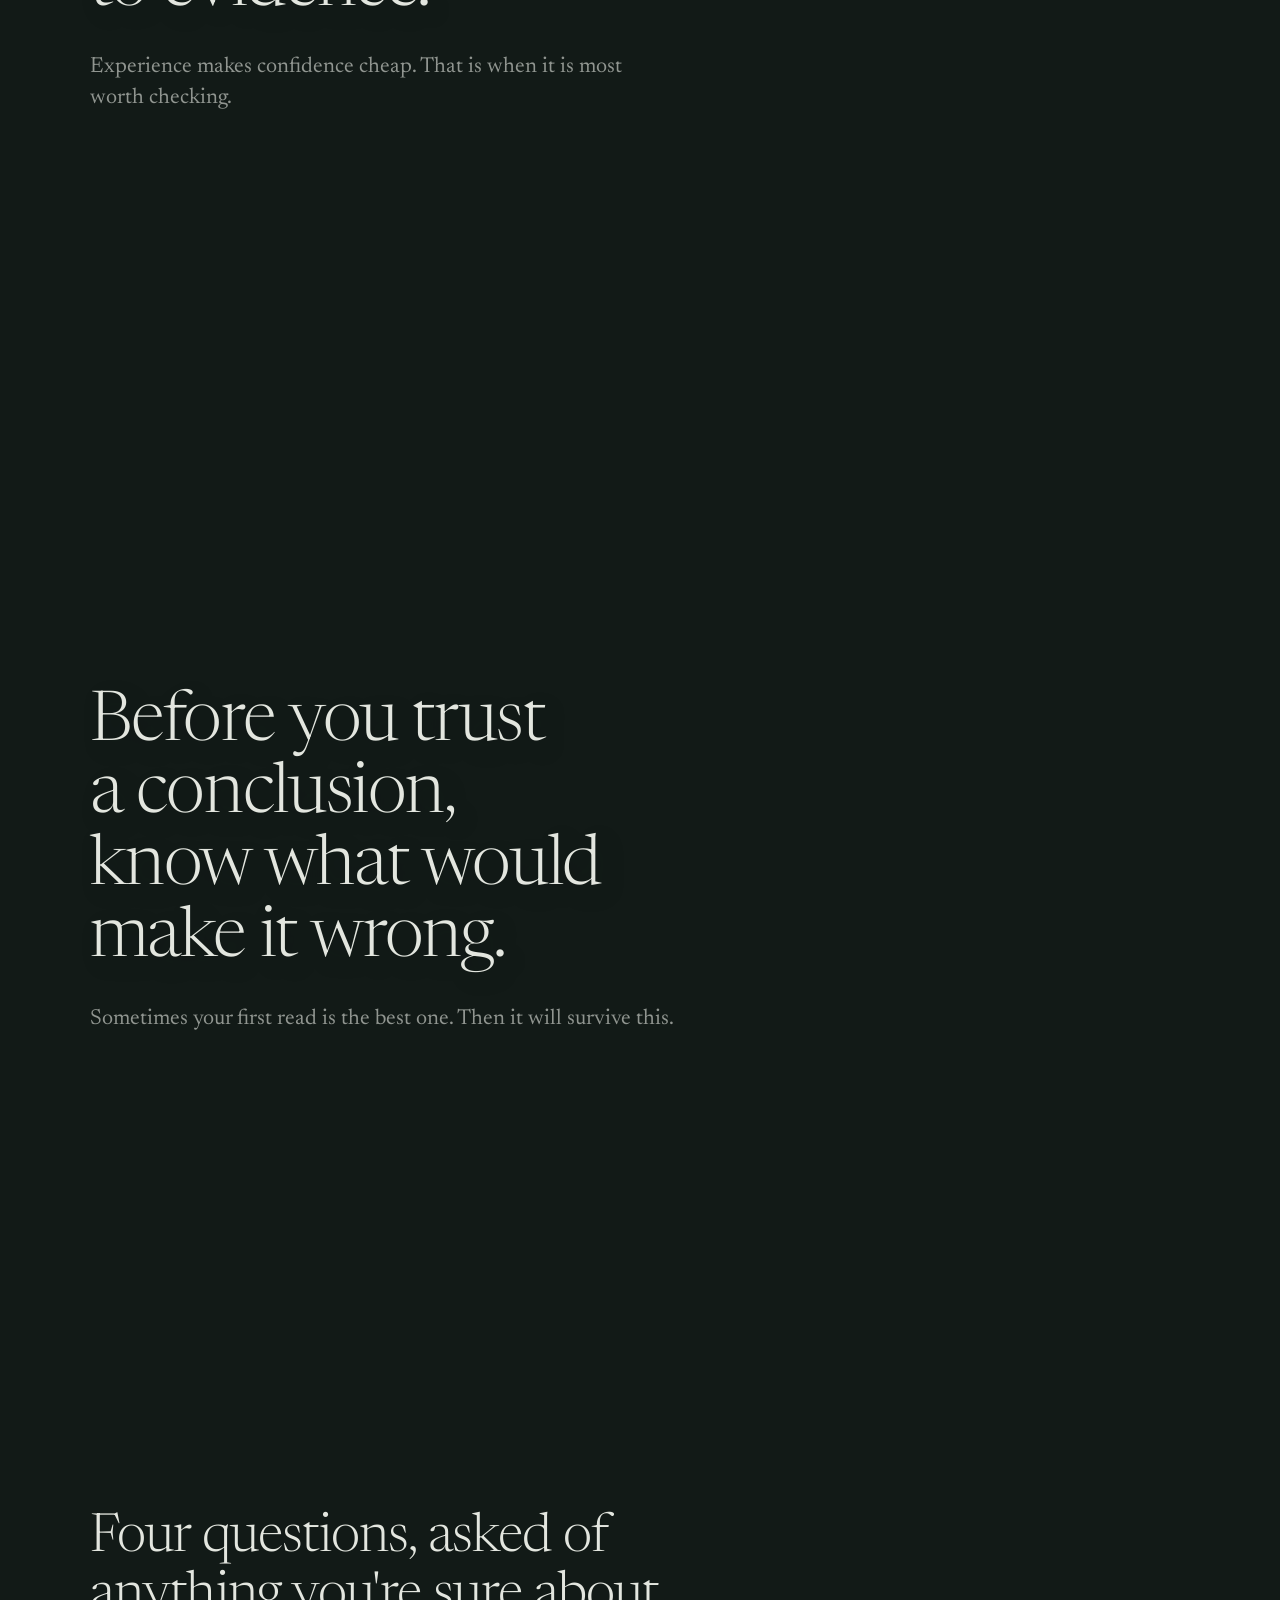
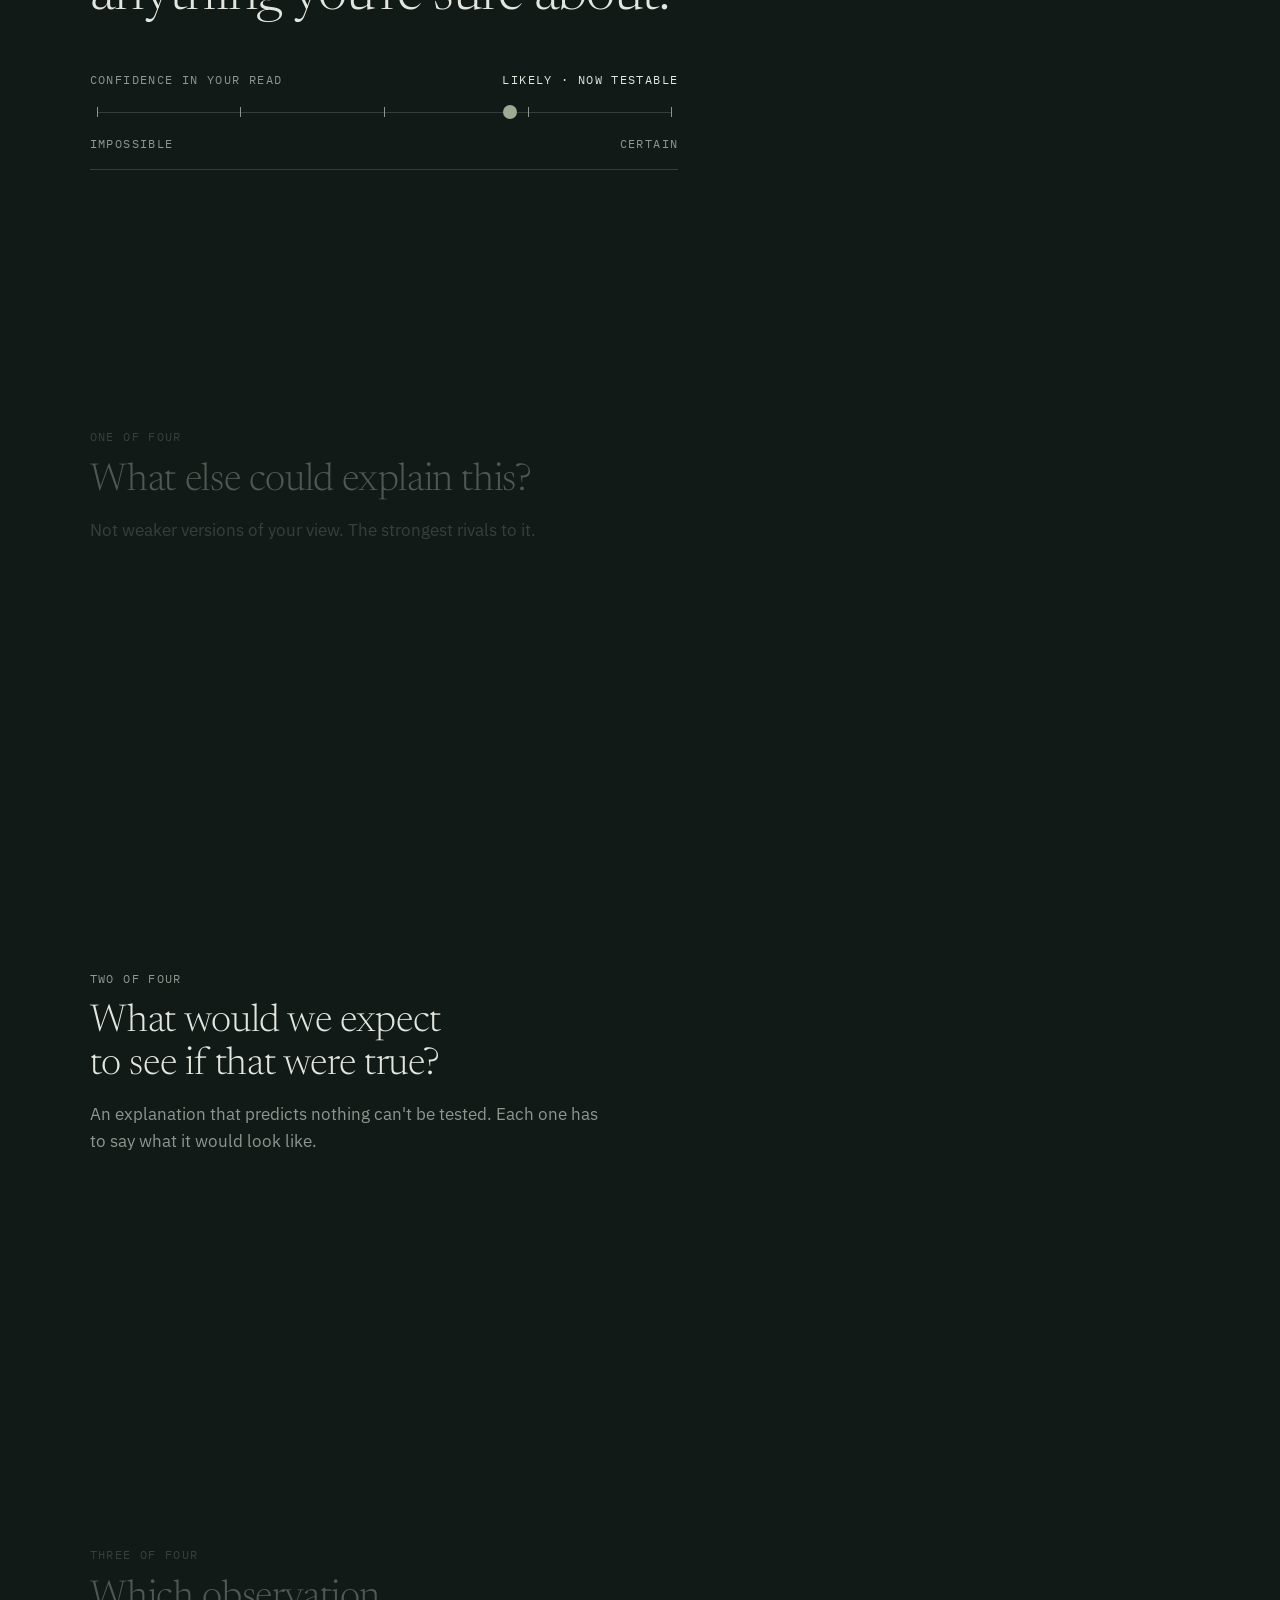
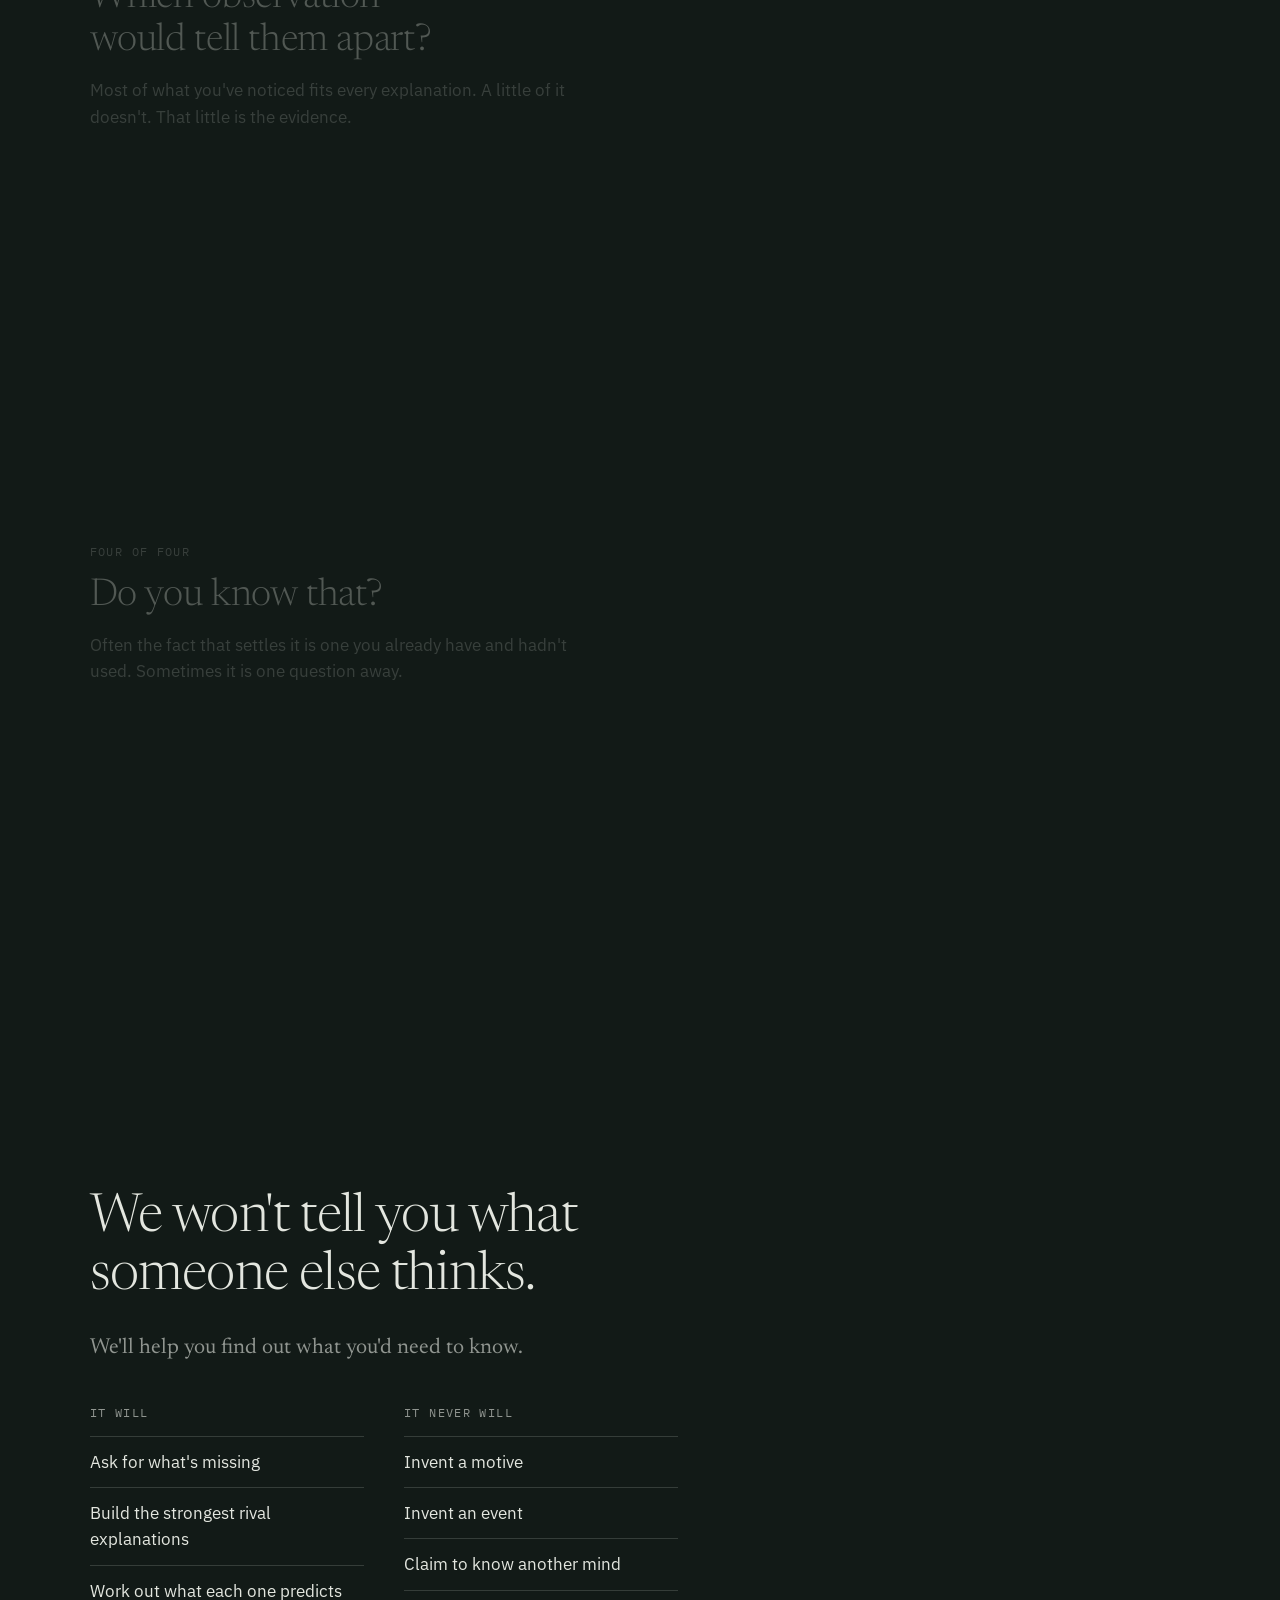
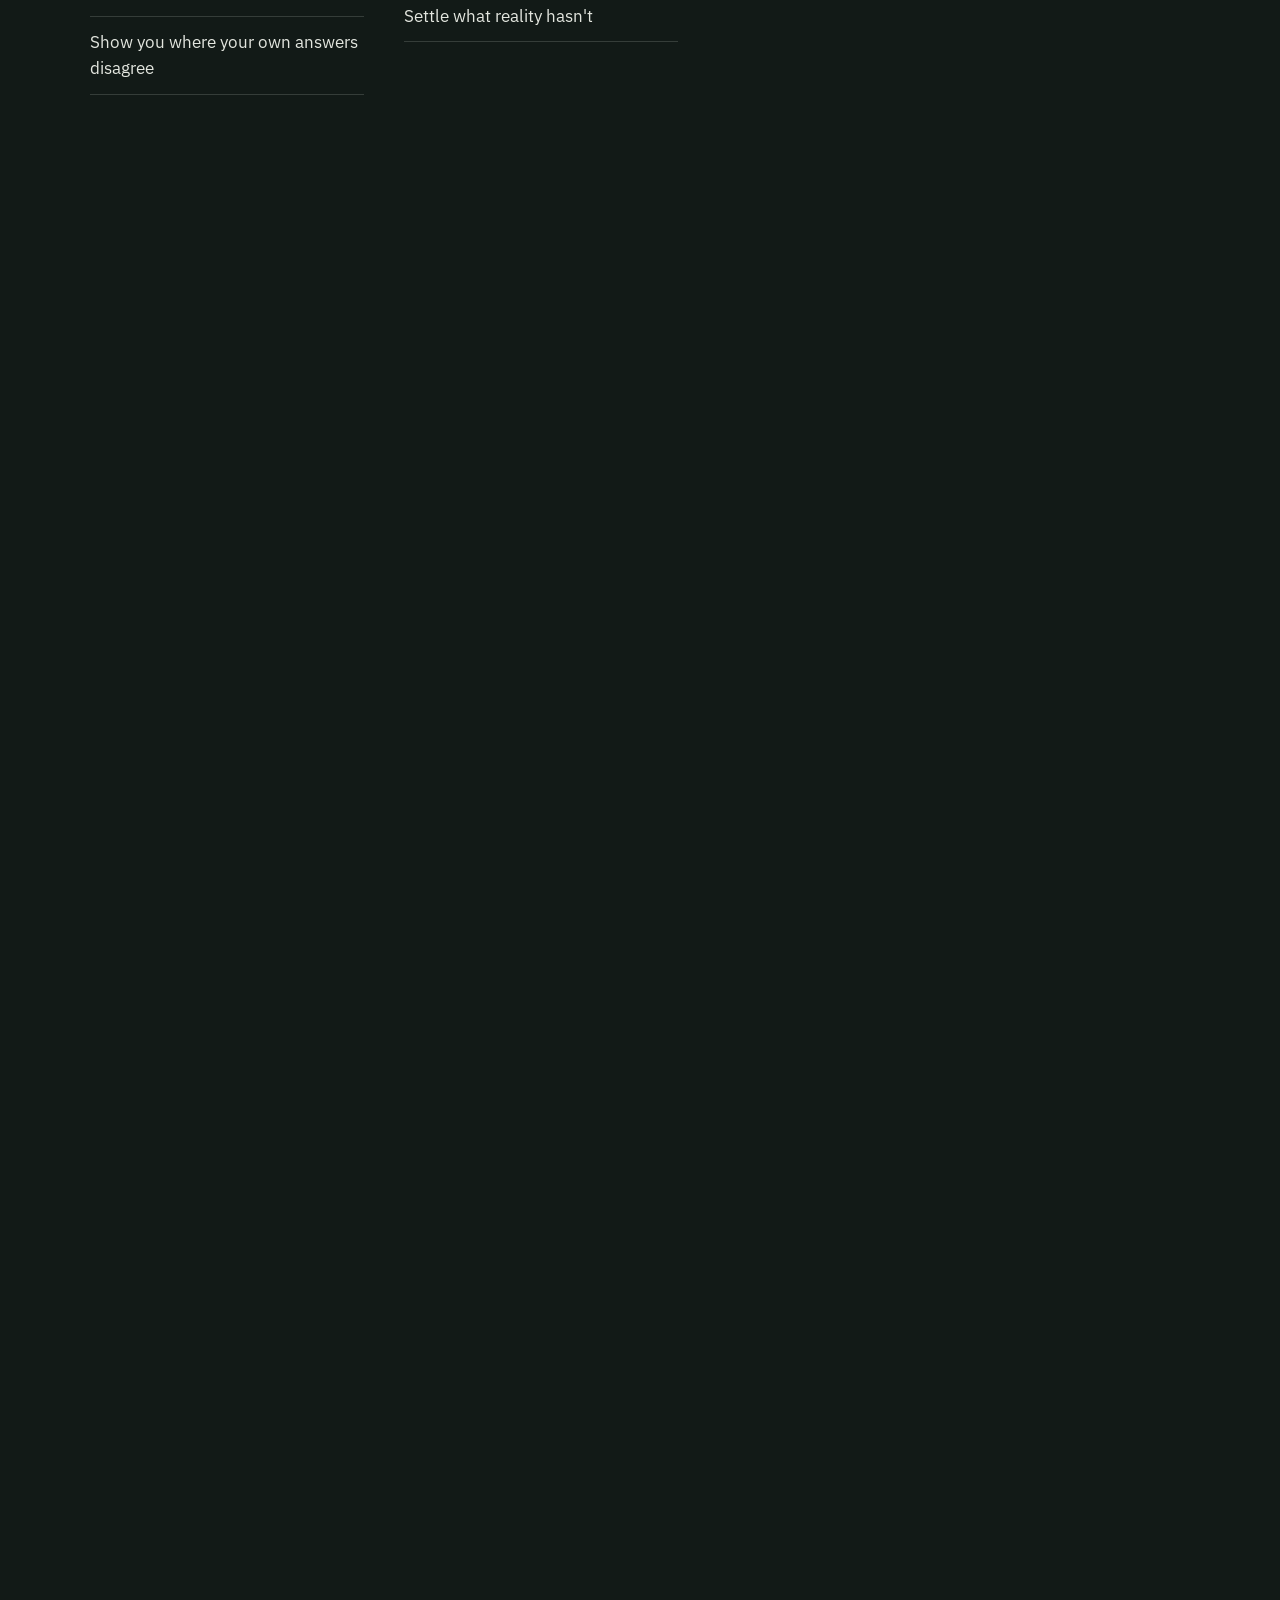
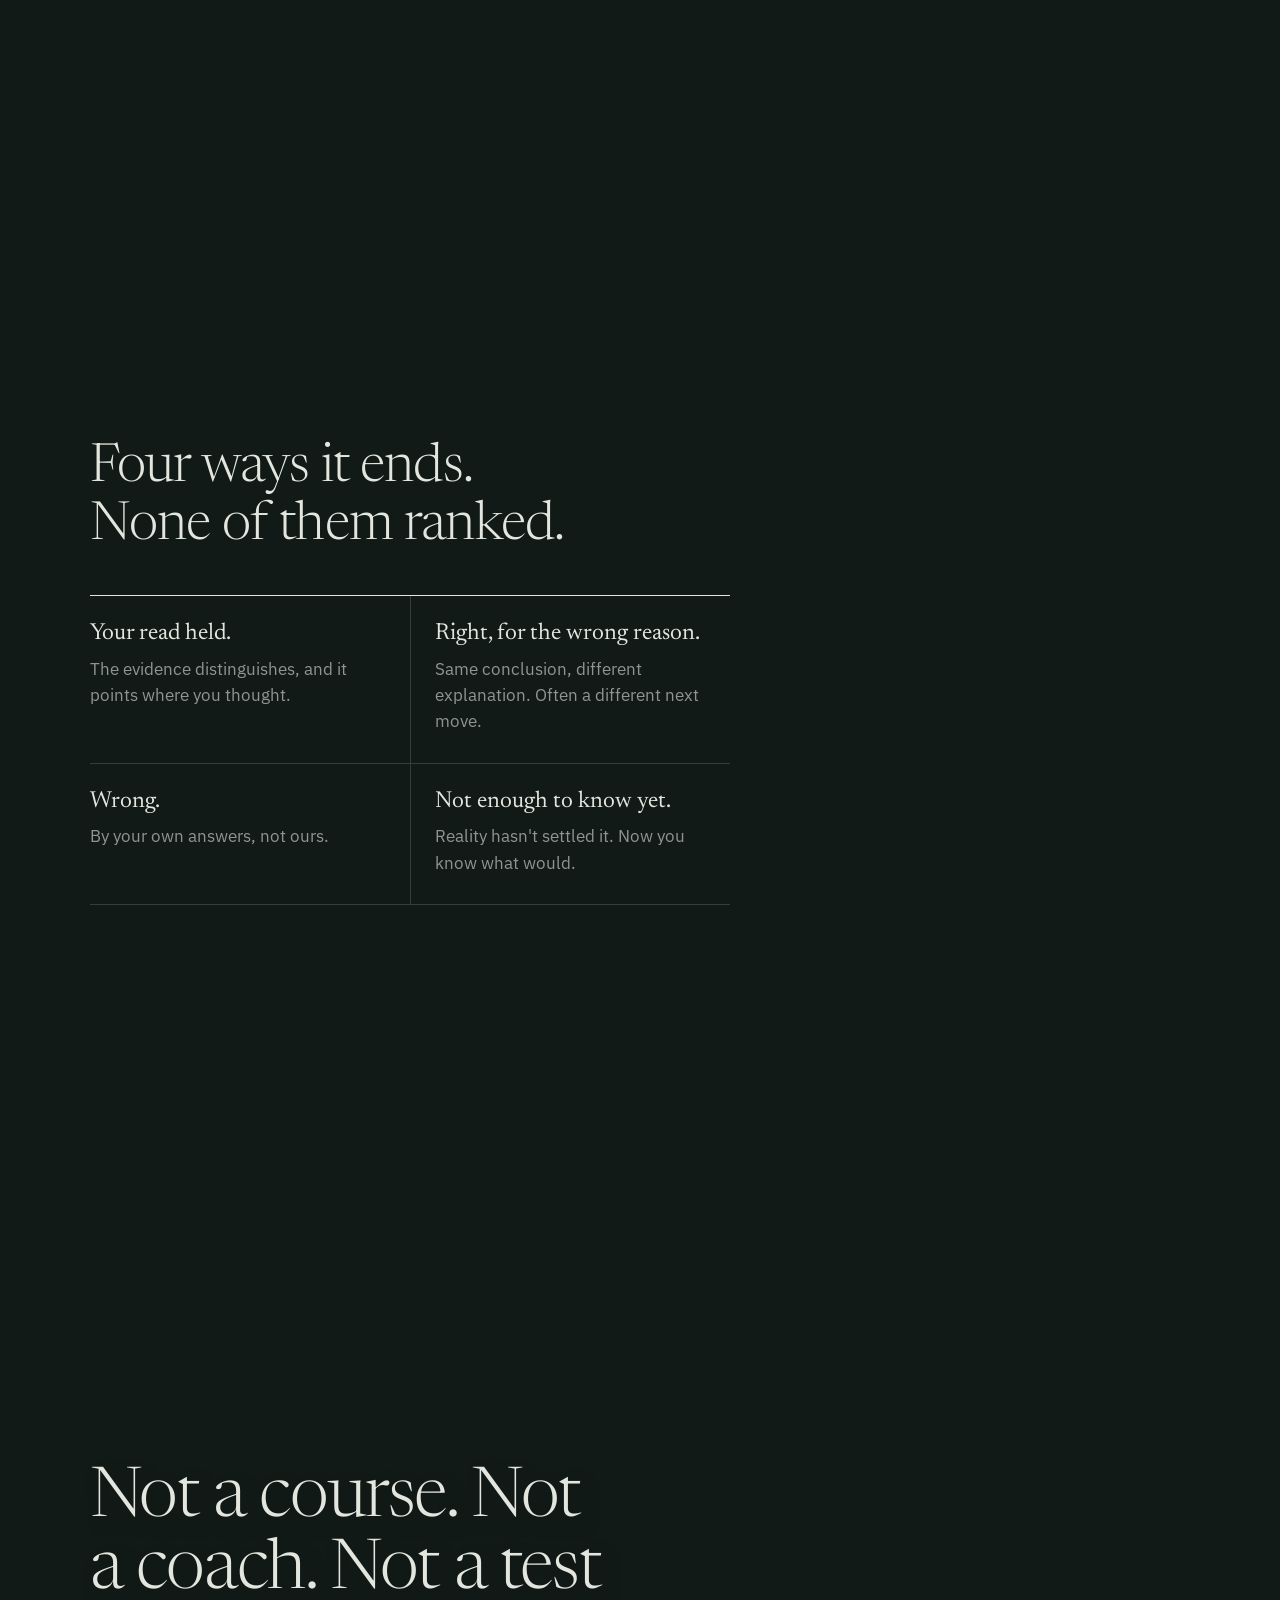
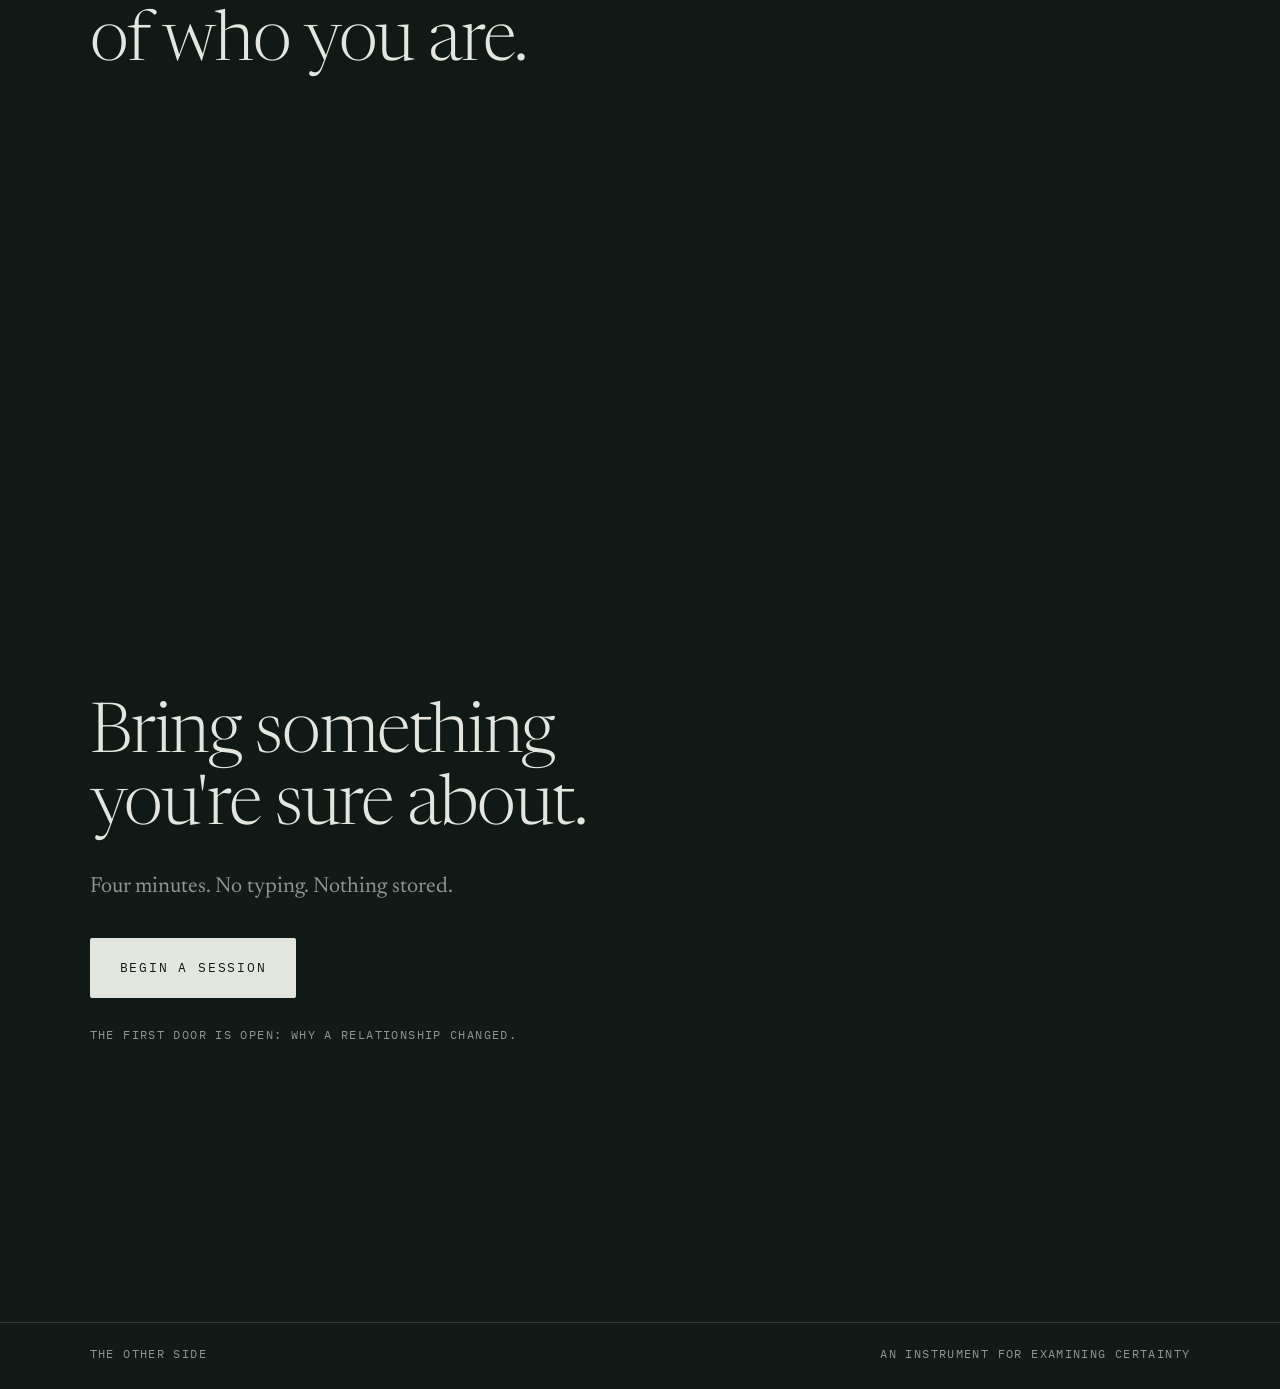
==== commit 06a694f8: "Point canonical and social URLs at the Railway production site Co-Authored-By: Claude Fable 5.1 <nor" ====
--- a/index.html
+++ b/index.html
@@ -5,13 +5,13 @@
 <meta name="viewport" content="width=device-width, initial-scale=1, viewport-fit=cover">
 <title>The Other Side</title>
 <meta name="description" content="An instrument for examining certainty. Bring something you're sure about and find out what your confidence is resting on.">
-<link rel="canonical" href="https://matthewschmidt1-lgtm.github.io/the-other-side/">
+<link rel="canonical" href="https://the-other-side-production-63a2.up.railway.app/">
 <meta name="theme-color" content="#121A17">
 <meta property="og:type" content="website">
 <meta property="og:title" content="The Other Side">
 <meta property="og:description" content="You can be right and still not know why. An instrument for examining certainty.">
-<meta property="og:url" content="https://matthewschmidt1-lgtm.github.io/the-other-side/">
-<meta property="og:image" content="https://matthewschmidt1-lgtm.github.io/the-other-side/og.png">
+<meta property="og:url" content="https://the-other-side-production-63a2.up.railway.app/">
+<meta property="og:image" content="https://the-other-side-production-63a2.up.railway.app/og.png">
 <meta name="twitter:card" content="summary_large_image">
 <link rel="icon" href="favicon.svg" type="image/svg+xml">
 <link rel="preconnect" href="https://fonts.googleapis.com">
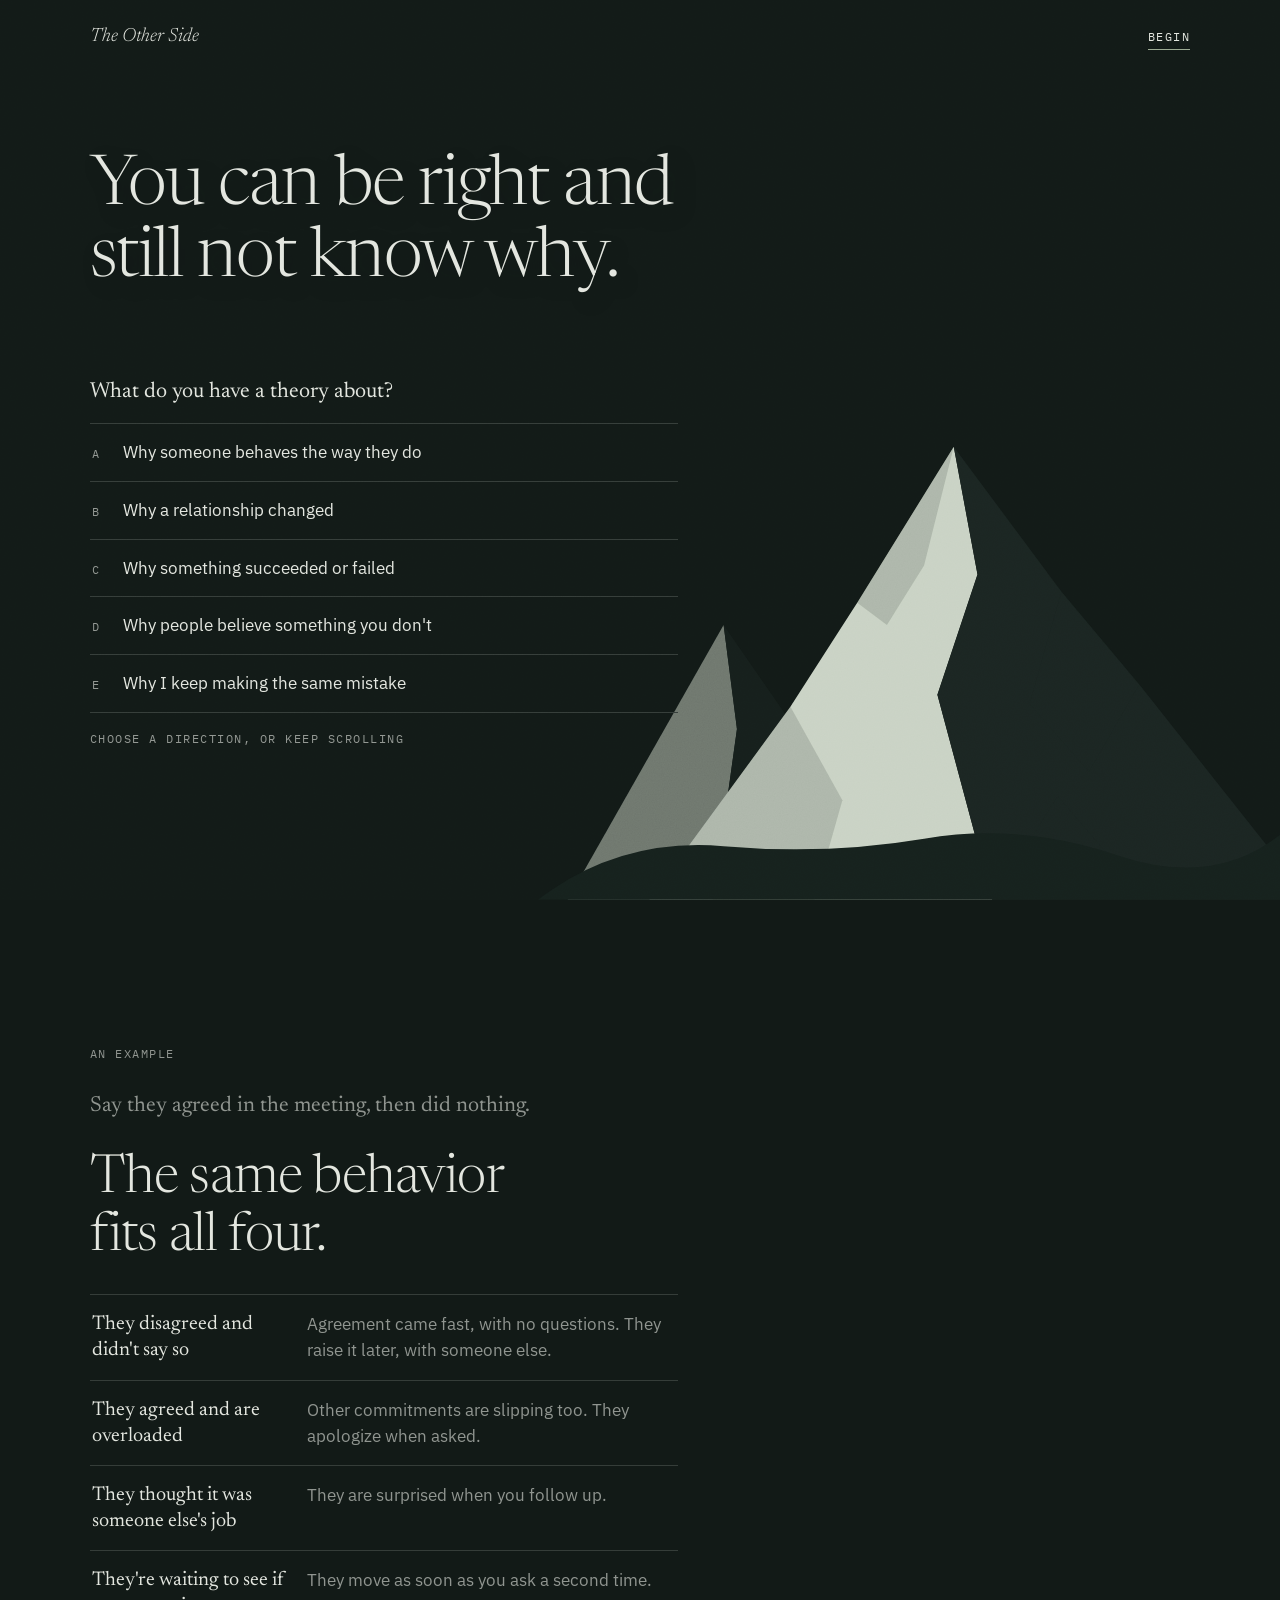
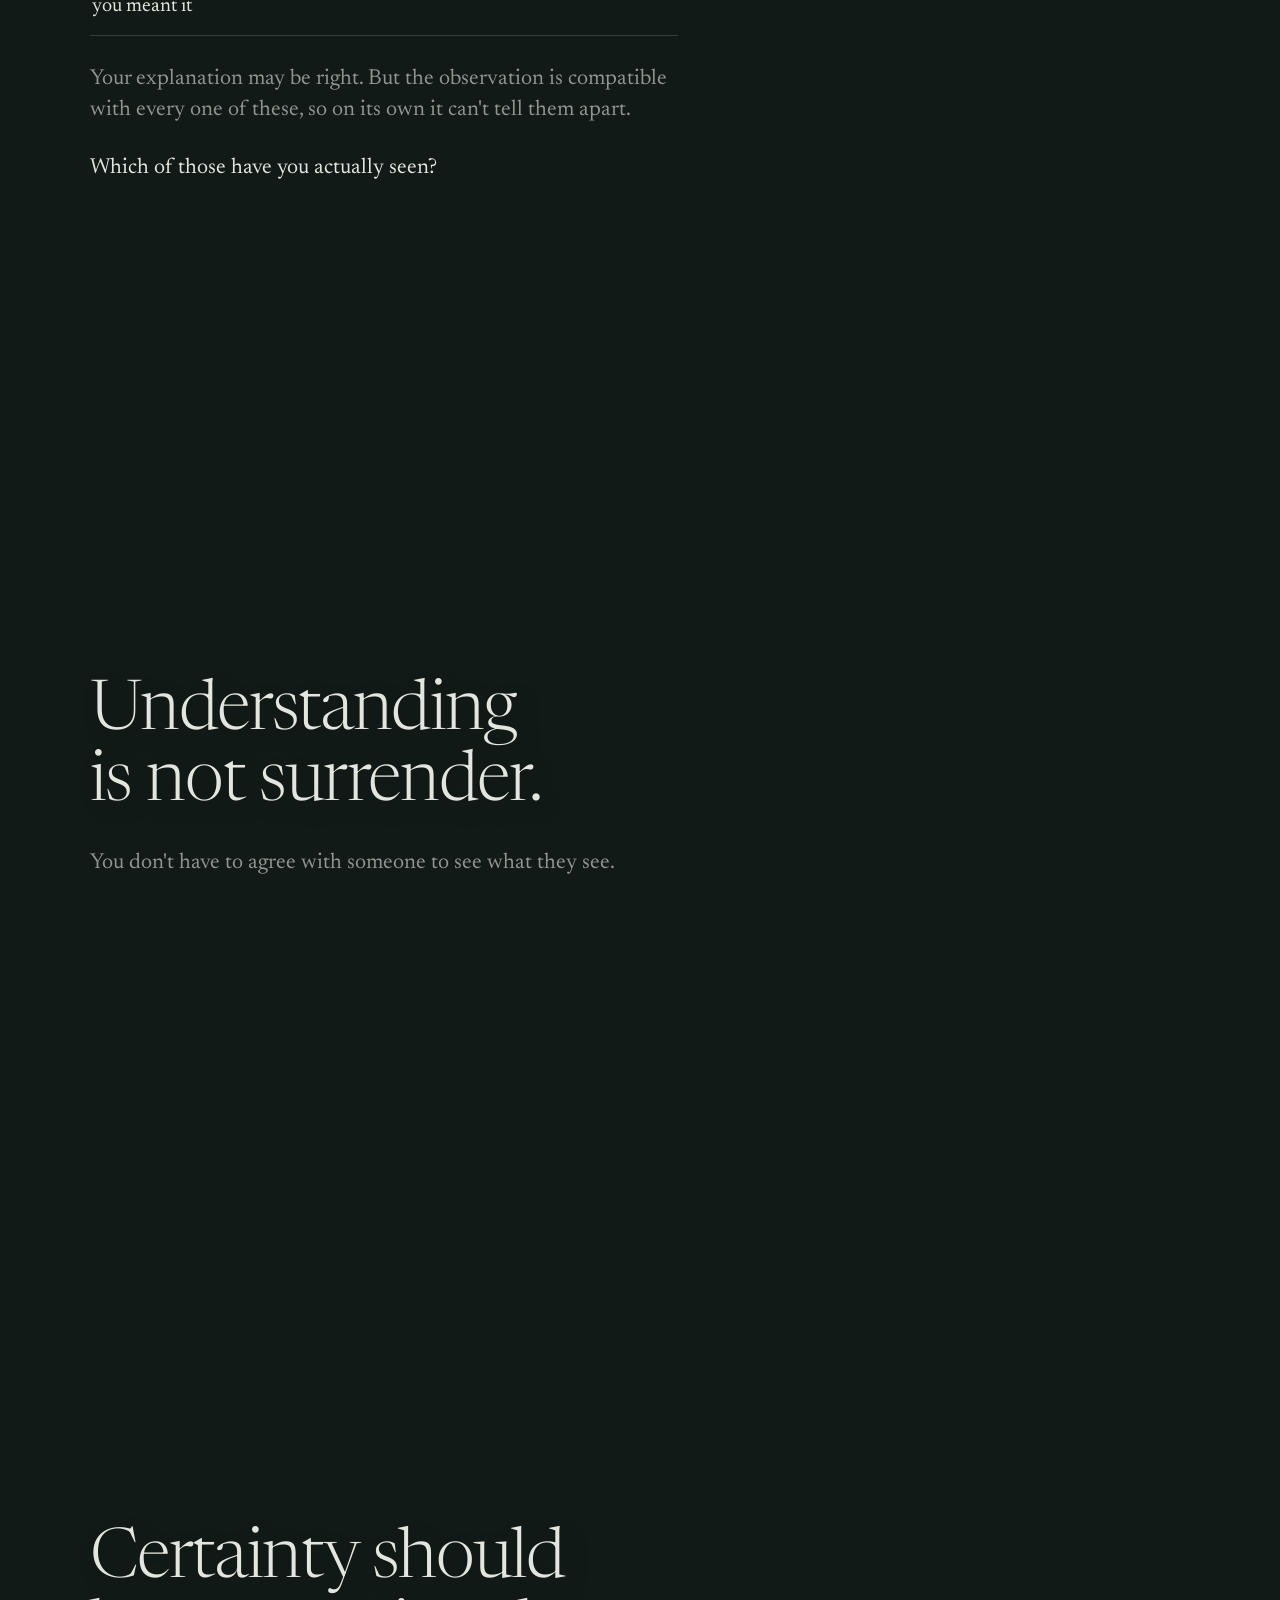
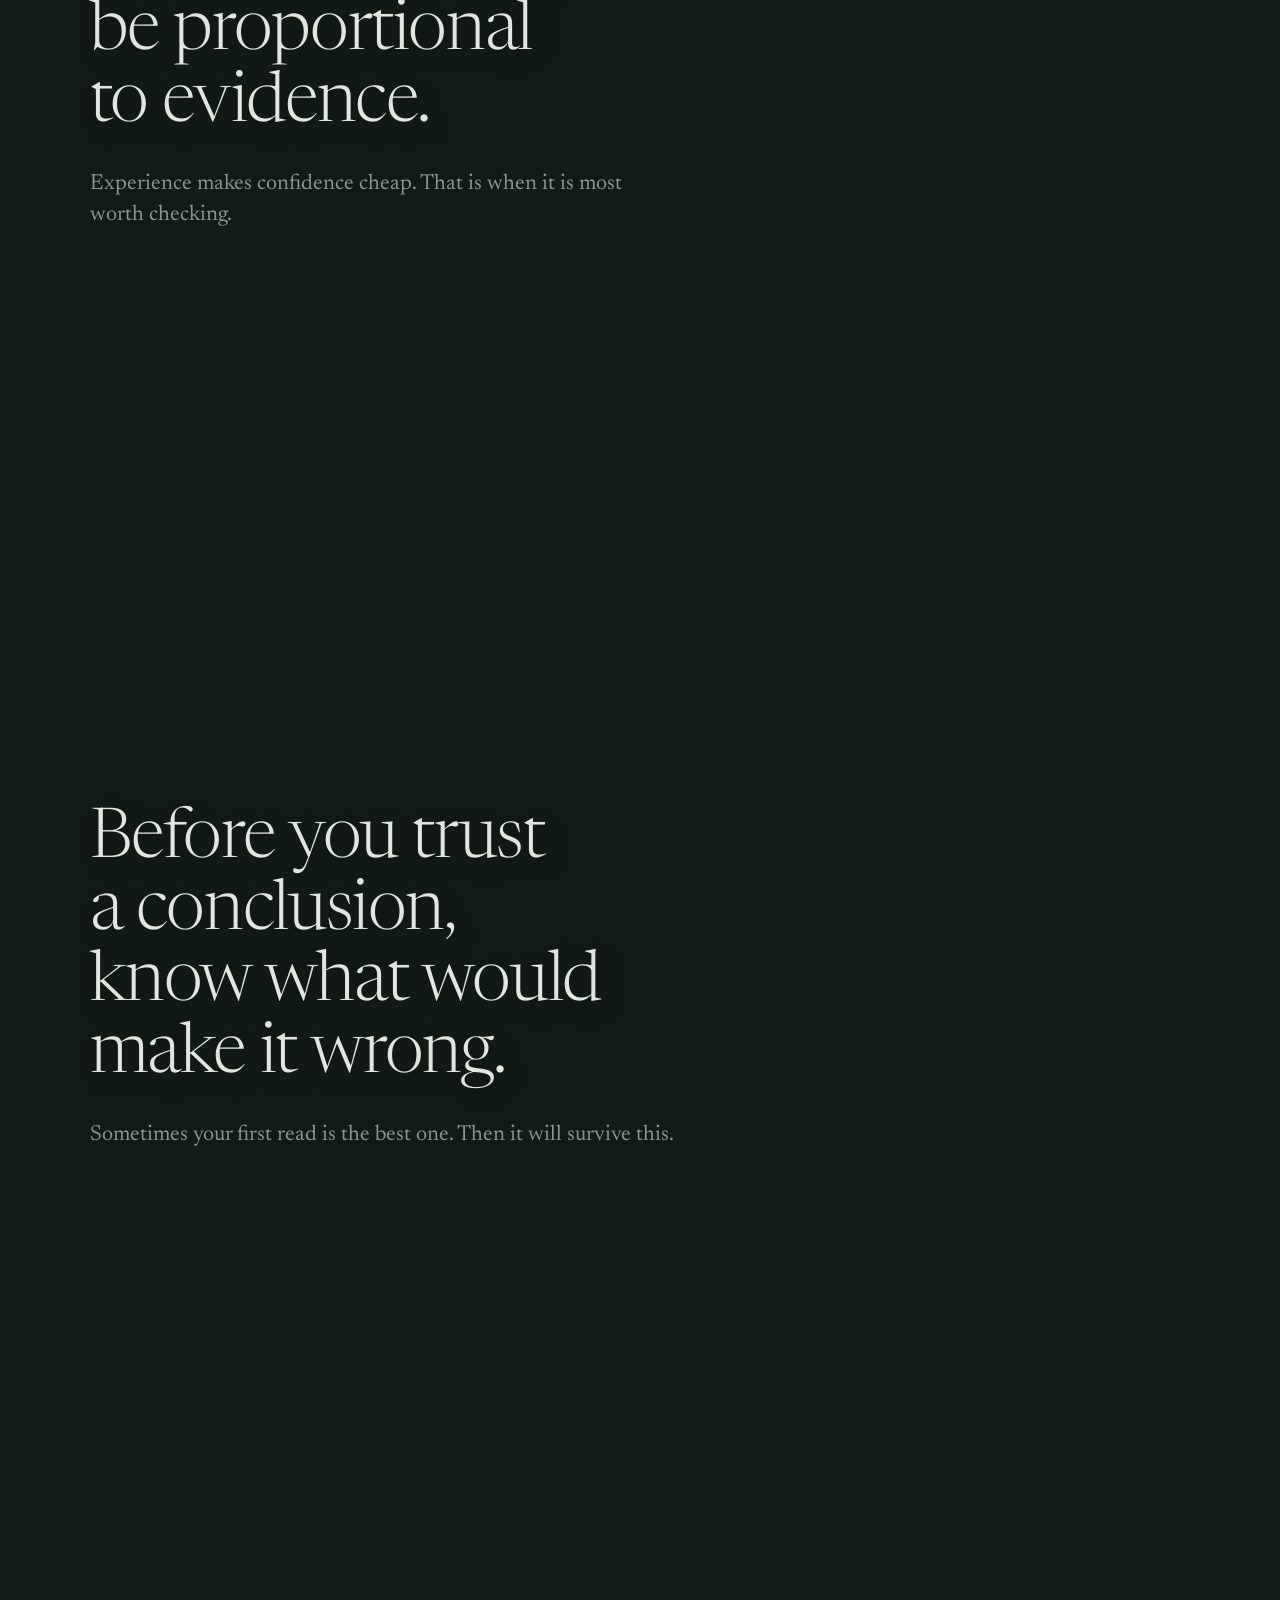
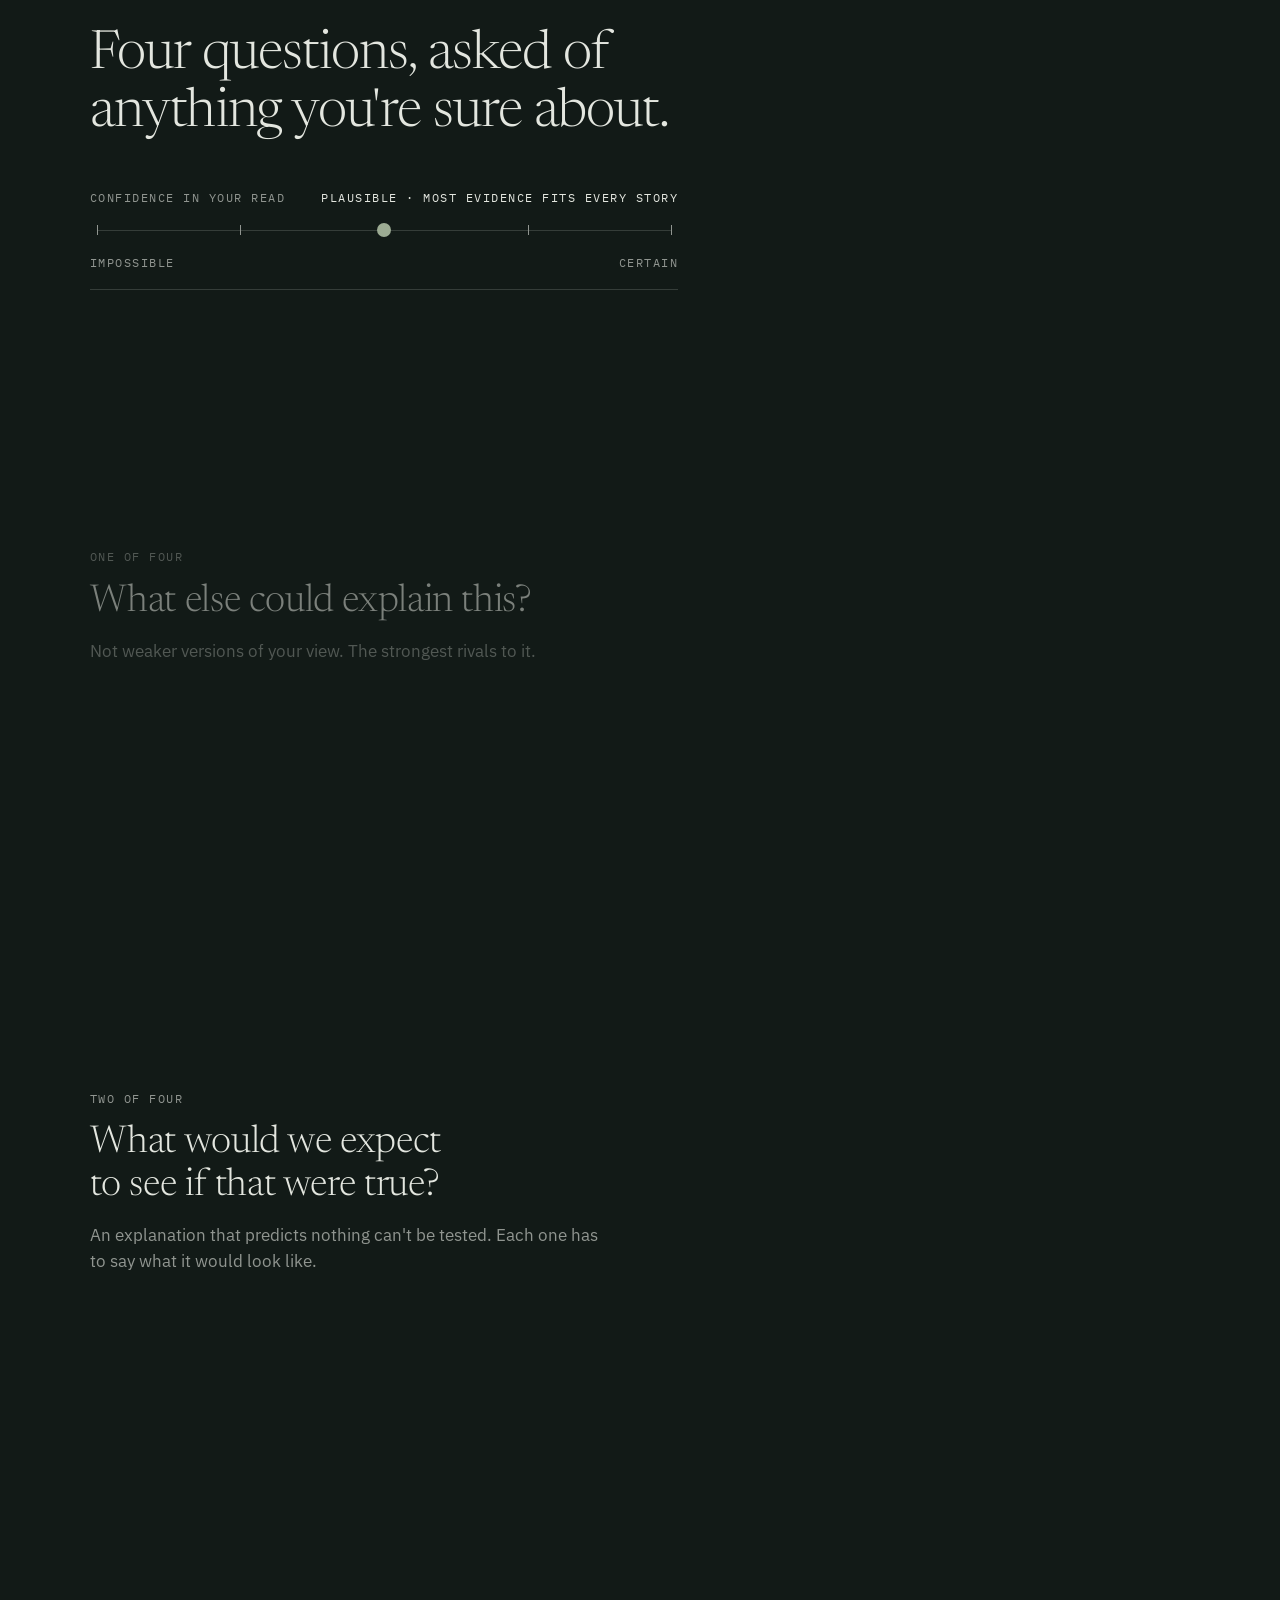
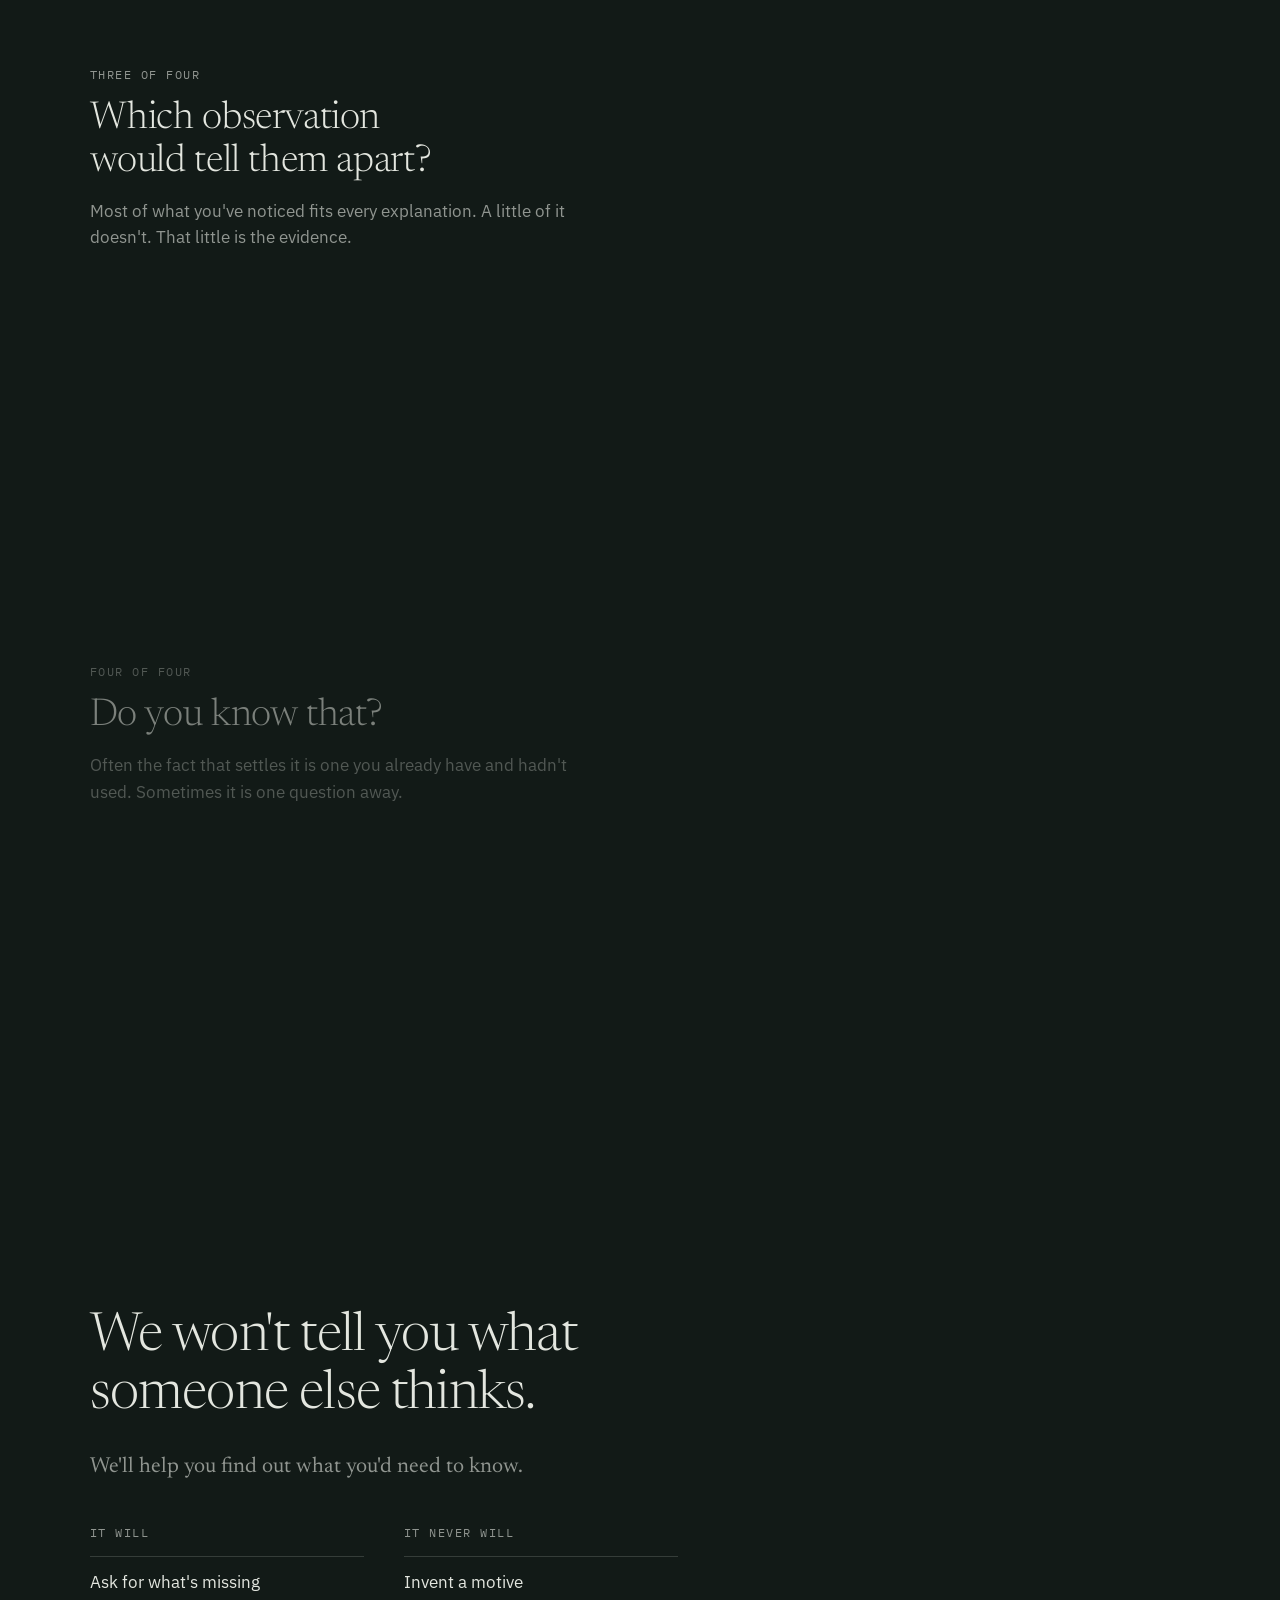
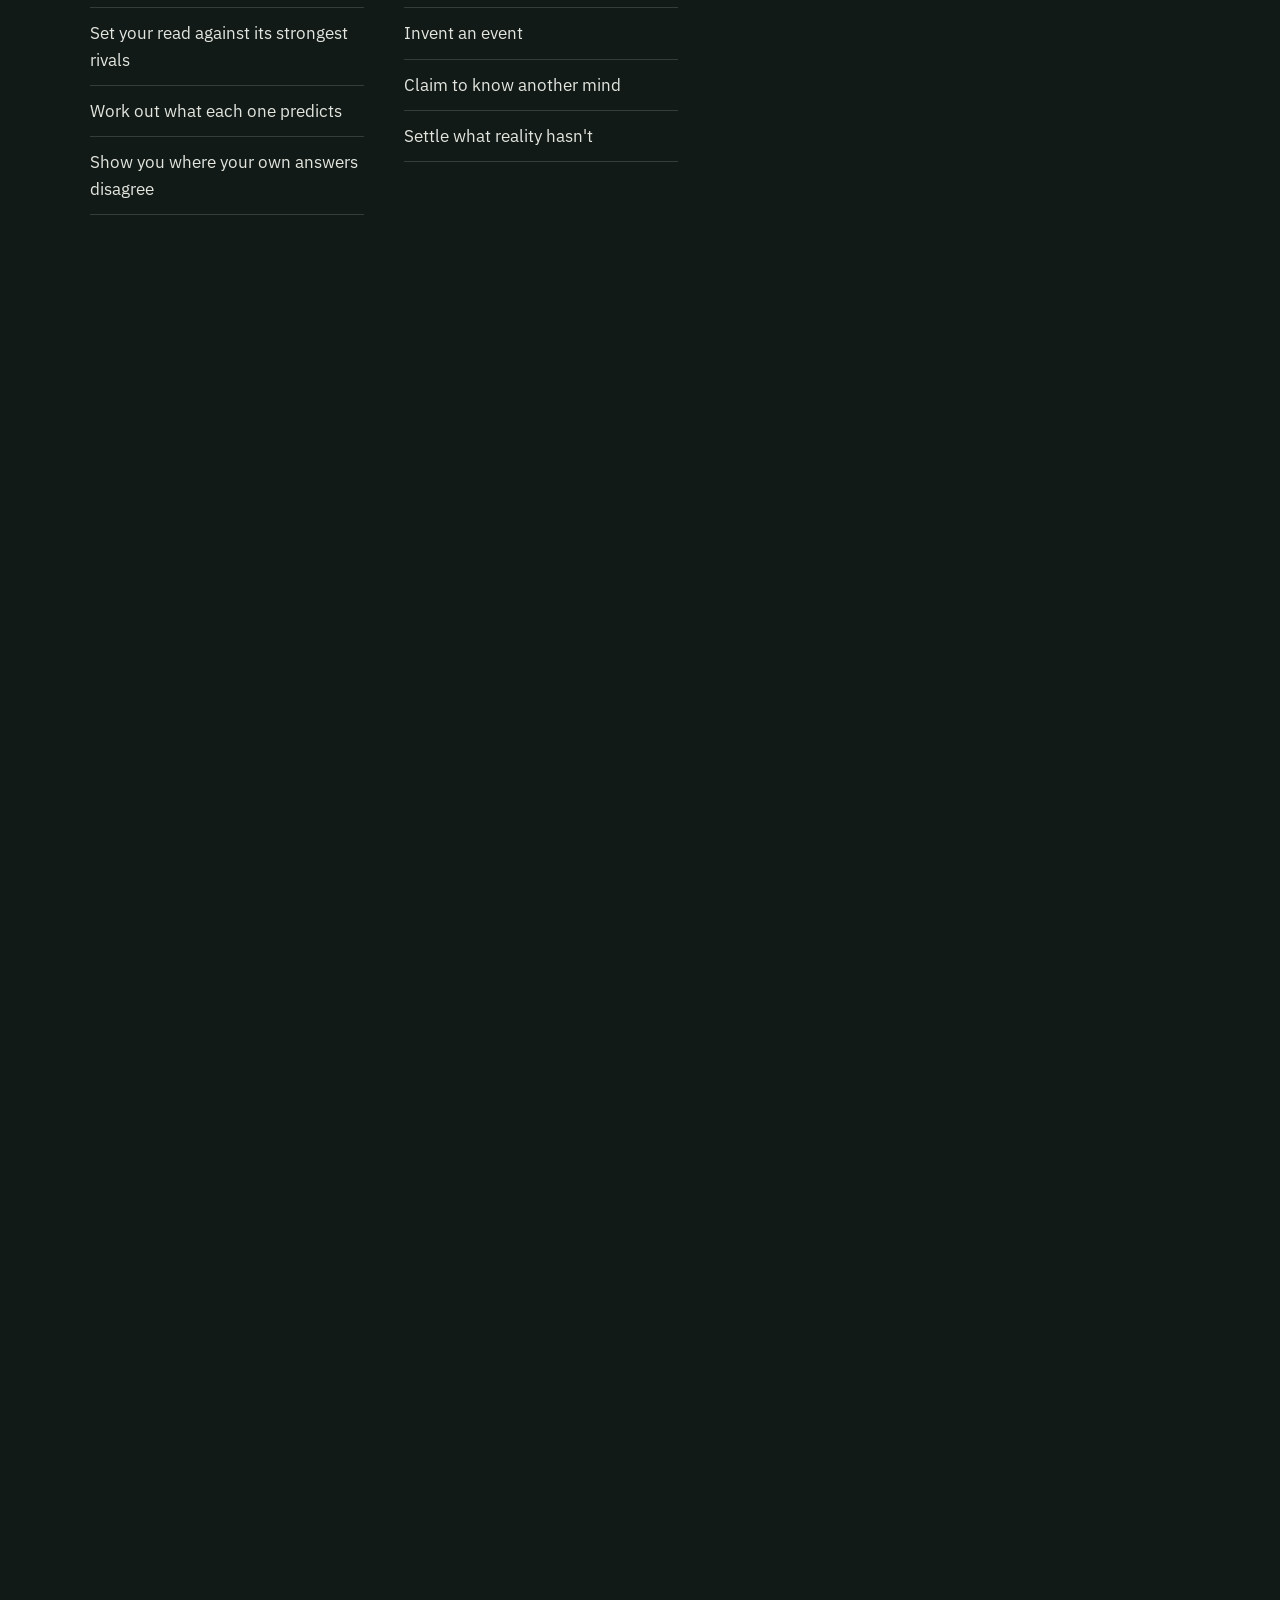
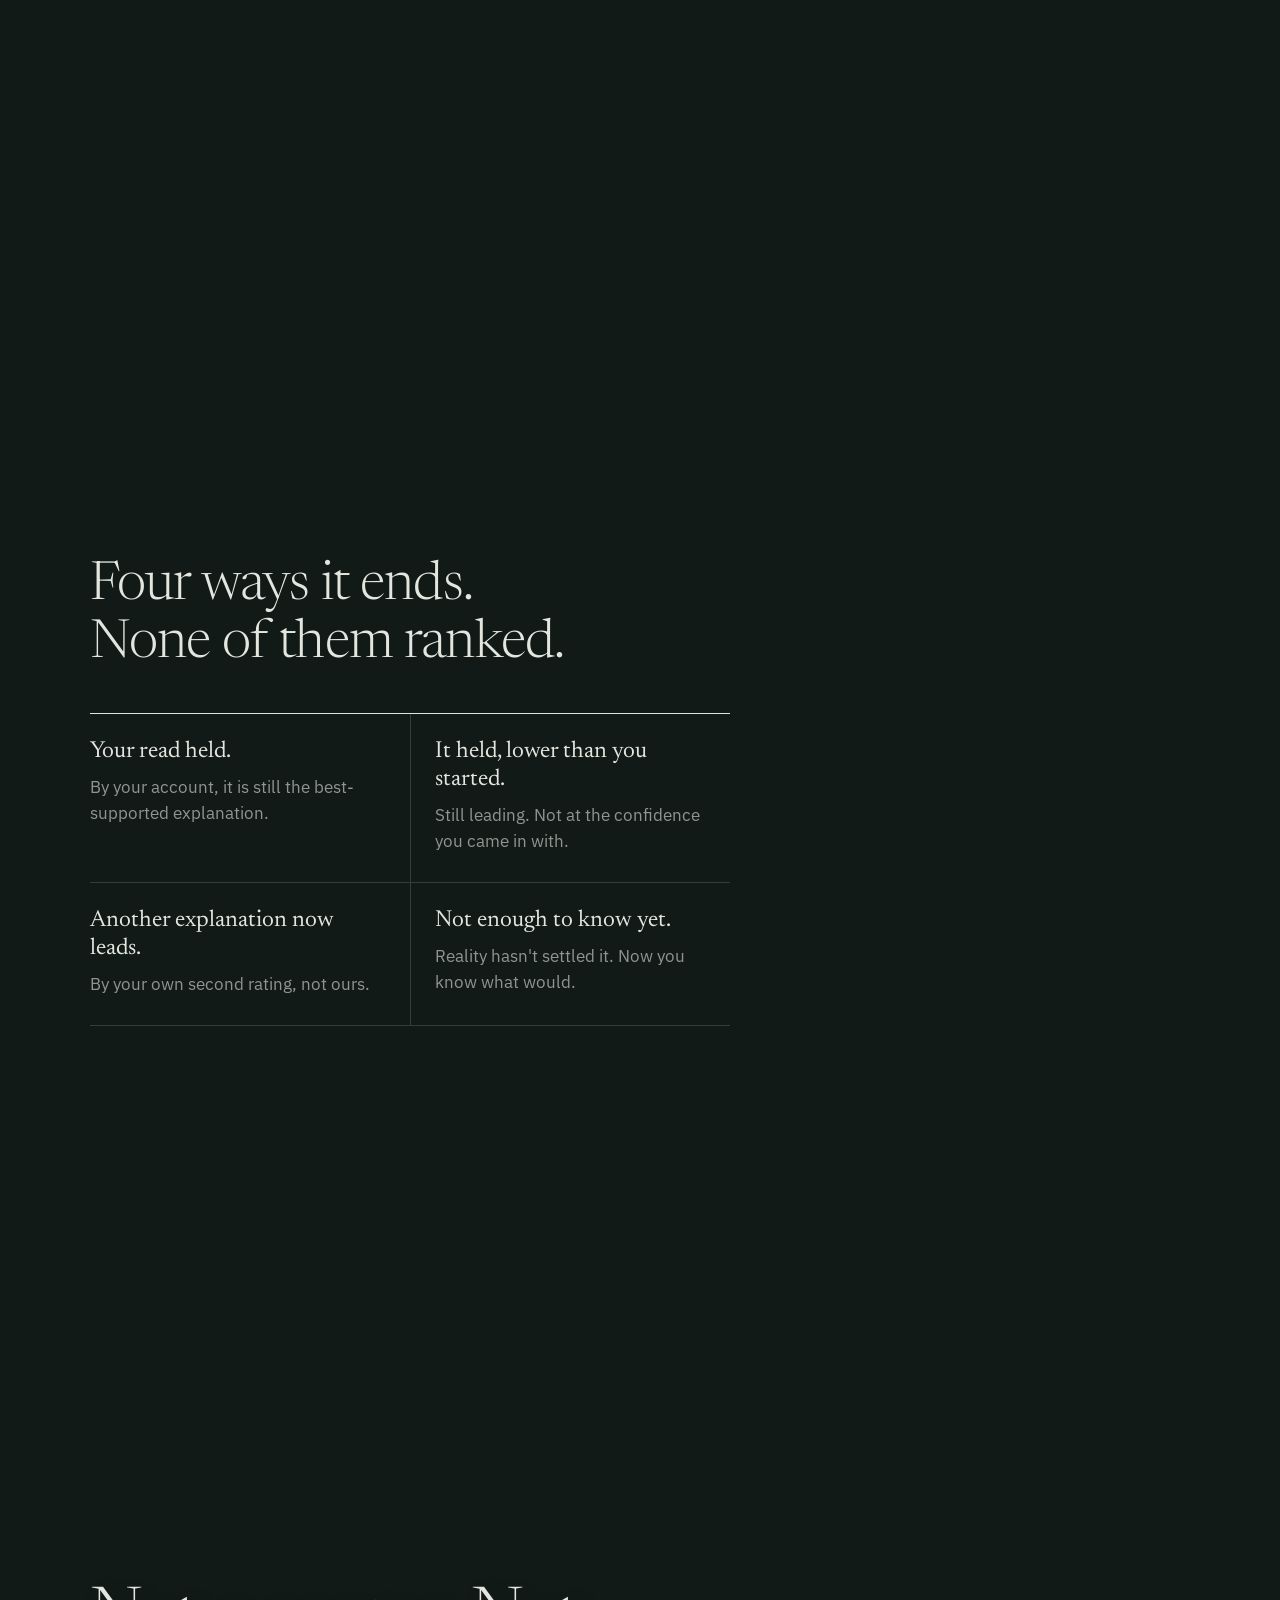
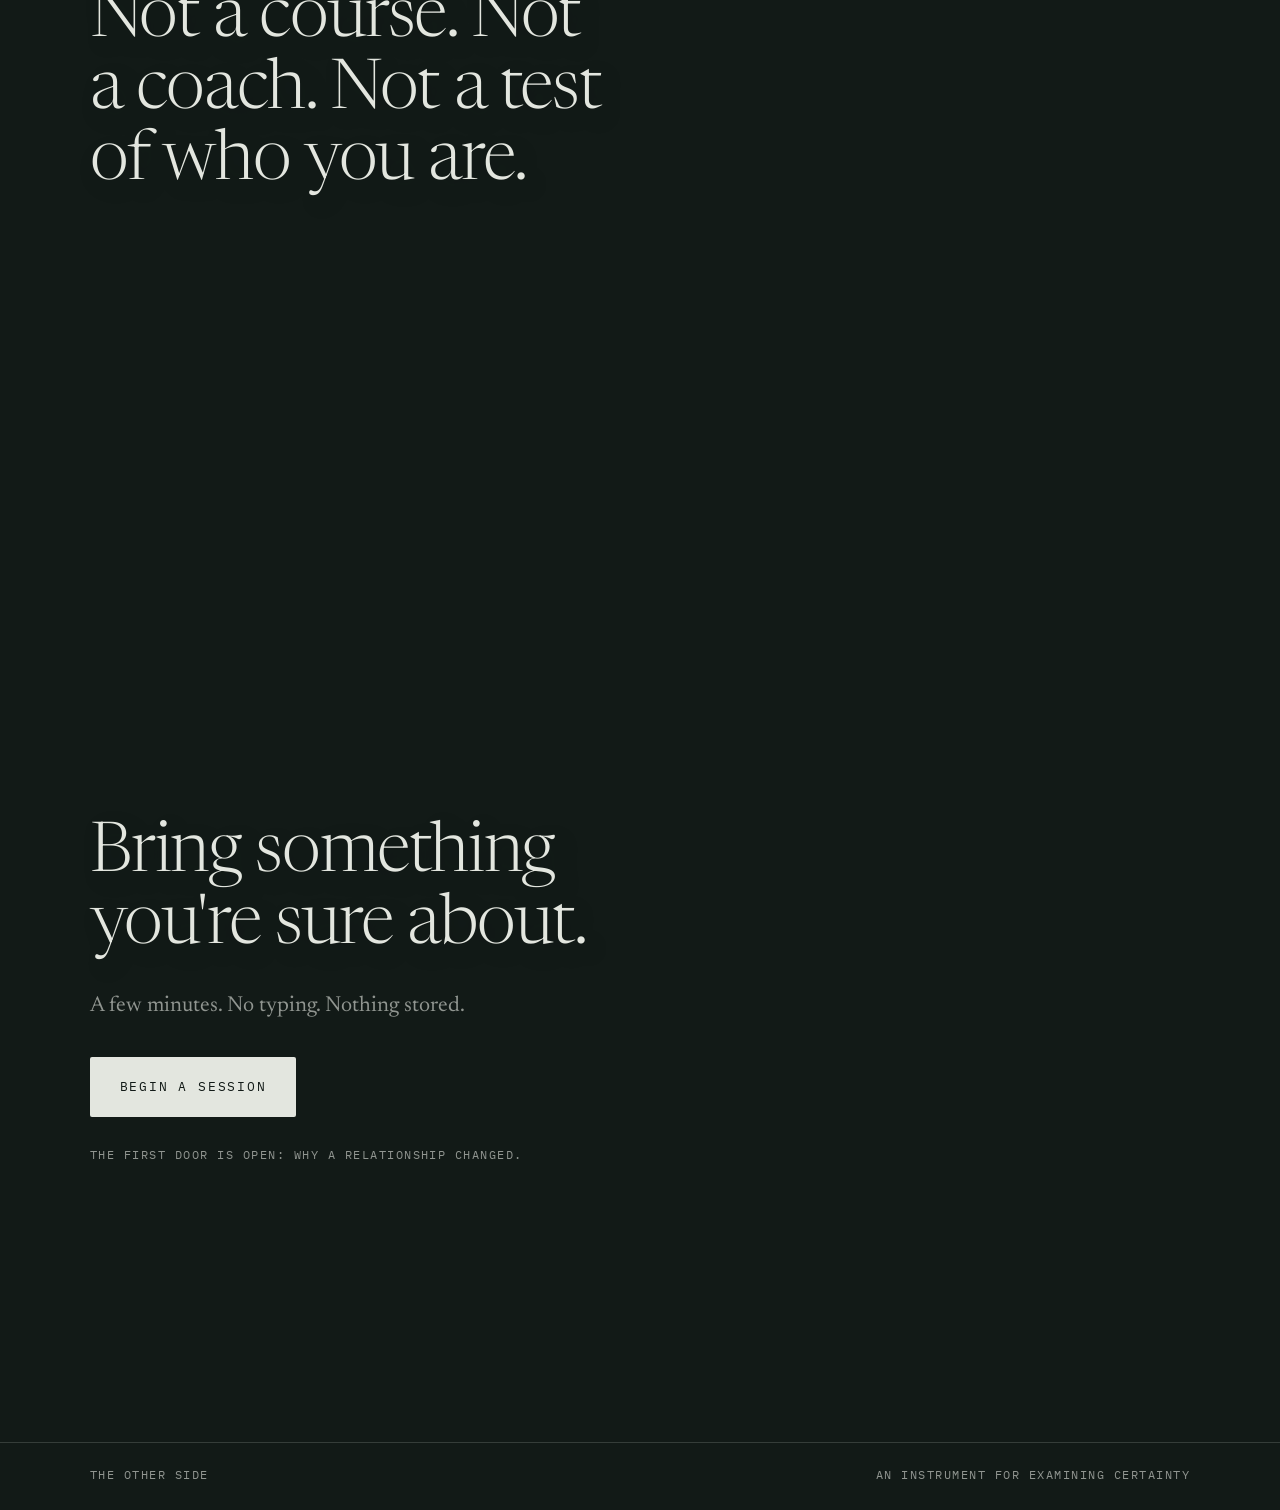
==== commit 6258797b: "Rebuild session findings on the user's own re-rating, let the visitor choose the opening direction, " ====
--- a/index.html
+++ b/index.html
@@ -24,7 +24,19 @@
 <body>
 <a class="skip" href="#main">Skip to content</a>
 
-<div class="stone" aria-hidden="true"></div>
+<svg class="mountain" aria-hidden="true" viewBox="0 0 1000 700">
+  <g class="far">
+    <polygon class="fl" points="40,700 250,330 268,470 236,700"/>
+    <polygon class="fr" points="250,330 430,590 500,700 236,700 268,470"/>
+  </g>
+  <polygon class="fl" points="150,700 340,440 430,300 560,90 592,262 538,424 612,700"/>
+  <polygon class="fr" points="560,90 705,285 810,410 1000,650 1000,700 612,700 538,424 592,262"/>
+  <polygon class="facet" points="150,700 340,440 410,566 372,700"/>
+  <polygon class="facet" points="430,300 560,90 520,250 470,330"/>
+  <polygon class="facet" points="705,285 810,410 742,528 662,436"/>
+  <polygon class="facet" points="612,700 700,560 820,700"/>
+  <path class="hill" d="M0,700 Q110,616 250,628 T520,618 T780,640 T1000,612 L1000,700 Z"/>
+</svg>
 
 <header class="top">
   <a class="wordmark" href="#top">The Other Side</a>
@@ -37,29 +49,31 @@
     <div class="col">
       <h1 id="h-open" class="statement">You can be right and still not know why.</h1>
       <div class="ask">
-        <p class="lead" id="ask-q">Someone has gone quiet on you. Why?</p>
+        <p class="lead" id="ask-q">What do you have a theory about?</p>
         <div class="choices" role="group" aria-labelledby="ask-q">
-          <button type="button" class="choice" data-c="upset" aria-pressed="false"><span class="k" aria-hidden="true">A</span><span>They're upset with me.</span></button>
-          <button type="button" class="choice" data-c="over" aria-pressed="false"><span class="k" aria-hidden="true">B</span><span>They're overwhelmed.</span></button>
-          <button type="button" class="choice" data-c="lose" aria-pressed="false"><span class="k" aria-hidden="true">C</span><span>They're losing interest.</span></button>
-          <button type="button" class="choice" data-c="none" aria-pressed="false"><span class="k" aria-hidden="true">D</span><span>It has nothing to do with me.</span></button>
+          <button type="button" class="choice" data-c="person" aria-pressed="false"><span class="k" aria-hidden="true">A</span><span>Why someone behaves the way they do</span></button>
+          <button type="button" class="choice" data-c="rel" aria-pressed="false"><span class="k" aria-hidden="true">B</span><span>Why a relationship changed</span></button>
+          <button type="button" class="choice" data-c="thing" aria-pressed="false"><span class="k" aria-hidden="true">C</span><span>Why something succeeded or failed</span></button>
+          <button type="button" class="choice" data-c="belief" aria-pressed="false"><span class="k" aria-hidden="true">D</span><span>Why people believe something you don't</span></button>
+          <button type="button" class="choice" data-c="self" aria-pressed="false"><span class="k" aria-hidden="true">E</span><span>Why I keep making the same mistake</span></button>
         </div>
-        <p class="label hint">Choose one, or keep scrolling</p>
+        <p class="label hint">Choose a direction, or keep scrolling</p>
       </div>
     </div>
   </section>
 
   <section id="turn" class="s s-turn" aria-labelledby="h-turn">
     <div class="col">
-      <p class="label" id="turn-pick">Whichever you would have chosen</p>
-      <h2 id="h-turn" class="head">The silence fits all four.</h2>
-      <p class="lead" id="turn-line">Your answer may be right. But silence is predicted equally by every one of these, so it can't be what is making you sure.</p>
-      <dl class="fits">
-        <div data-c="upset"><dt>Upset with you</dt><dd>Quiet with you, normal with everyone else. It began on a day you could name.</dd></div>
-        <div data-c="over"><dt>Overwhelmed</dt><dd>Quiet with everyone. Replies come late, short and apologetic.</dd></div>
-        <div data-c="lose"><dt>Losing interest</dt><dd>You start every exchange. Nothing is offered back.</dd></div>
-        <div data-c="none"><dt>Nothing to do with you</dt><dd>Quiet everywhere, about everything, for a reason you would never guess.</dd></div>
+      <p class="label" id="turn-pick">An example</p>
+      <p class="lead" id="turn-obs">Say they agreed in the meeting, then did nothing.</p>
+      <h2 id="h-turn" class="head">The same behavior fits all four.</h2>
+      <dl class="fits" id="fits">
+        <div><dt>They disagreed and didn't say so</dt><dd>Agreement came fast, with no questions. They raise it later, with someone else.</dd></div>
+        <div><dt>They agreed and are overloaded</dt><dd>Other commitments are slipping too. They apologize when asked.</dd></div>
+        <div><dt>They thought it was someone else's job</dt><dd>They are surprised when you follow up.</dd></div>
+        <div><dt>They're waiting to see if you meant it</dt><dd>They move as soon as you ask a second time.</dd></div>
       </dl>
+      <p class="lead" id="turn-line">Your explanation may be right. But the observation is compatible with every one of these, so on its own it can't tell them apart.</p>
       <p class="lead after">Which of those have you actually seen?</p>
     </div>
     <p class="sr" aria-live="polite" id="live"></p>
@@ -108,7 +122,7 @@
           <h3>Which observation would tell them apart?</h3>
           <p>Most of what you've noticed fits every explanation. A little of it doesn't. That little is the evidence.</p>
         </li>
-        <li class="step" data-g=".75" data-v="Likely · earned">
+        <li class="step" data-g=".75" data-v="Likely · tested">
           <span class="label">Four of four</span>
           <h3>Do you know that?</h3>
           <p>Often the fact that settles it is one you already have and hadn't used. Sometimes it is one question away.</p>
@@ -126,7 +140,7 @@
           <h3 class="label">It will</h3>
           <ul>
             <li>Ask for what's missing</li>
-            <li>Build the strongest rival explanations</li>
+            <li>Set your read against its strongest rivals</li>
             <li>Work out what each one predicts</li>
             <li>Show you where your own answers disagree</li>
           </ul>
@@ -150,9 +164,9 @@
     <div class="col wide">
       <h2 id="h-end" class="head">Four ways it ends. None of them ranked.</h2>
       <ul class="endings">
-        <li><h3>Your read held.</h3><p>The evidence distinguishes, and it points where you thought.</p></li>
-        <li><h3>Right, for the wrong reason.</h3><p>Same conclusion, different explanation. Often a different next move.</p></li>
-        <li><h3>Wrong.</h3><p>By your own answers, not ours.</p></li>
+        <li><h3>Your read held.</h3><p>By your account, it is still the best-supported explanation.</p></li>
+        <li><h3>It held, lower than you started.</h3><p>Still leading. Not at the confidence you came in with.</p></li>
+        <li><h3>Another explanation now leads.</h3><p>By your own second rating, not ours.</p></li>
         <li><h3>Not enough to know yet.</h3><p>Reality hasn't settled it. Now you know what would.</p></li>
       </ul>
     </div>
@@ -167,7 +181,7 @@
   <section id="begin" class="s s-cta" aria-labelledby="h-cta">
     <div class="col">
       <h2 id="h-cta" class="statement">Bring something you're sure about.</h2>
-      <p class="lead">Four minutes. No typing. Nothing stored.</p>
+      <p class="lead">A few minutes. No typing. Nothing stored.</p>
       <a class="cta" href="session/">Begin a session</a>
       <p class="label note">The first door is open: why a relationship changed.</p>
     </div>
--- a/css/tokens.css
+++ b/css/tokens.css
@@ -1,4 +1,4 @@
-/* One light crosses the page. --light moves the stone's lighting; --cross moves the ground from pine to mist. */
+/* One light crosses the page. --light moves the mountain's lighting; --cross moves the ground from pine to mist. */
 :root {
   --pine: #121A17;
   --slate: #1F2A28;
@@ -18,6 +18,11 @@
   --accent: var(--sage);
   --mark: var(--sage);
 
+  /* the mountain's lit face, shaded face and foothill, each carried across with the ground */
+  --m-lit: color-mix(in oklab, #A9B7A3 calc(var(--cross) * 100%), #C9D2C4);
+  --m-shade: color-mix(in oklab, #2F4A3A calc(var(--cross) * 100%), #1B2522);
+  --m-hill: color-mix(in oklab, #3B5A47 calc(var(--cross) * 100%), #16211D);
+
   --display: "Newsreader", "Iowan Old Style", "Palatino Linotype", Georgia, serif;
   --body: "IBM Plex Sans", "Helvetica Neue", Arial, sans-serif;
   --mono: "IBM Plex Mono", ui-monospace, Menlo, Consolas, monospace;
@@ -26,7 +31,7 @@
   --t-head: clamp(2rem, 4.2vw, 3.75rem);
   --t-lead: clamp(1.2rem, 1.7vw, 1.5rem);
   --t-body: 1.0625rem;
-  --t-label: 0.72rem;
+  --t-label: 0.78rem;
 
   --ease: cubic-bezier(.22, .61, .2, 1);
   --slow: 900ms;
--- a/css/site.css
+++ b/css/site.css
@@ -27,29 +27,17 @@
 .skip { position: fixed; left: 16px; top: -60px; z-index: 10; background: var(--ink); color: var(--ground); padding: 10px 14px; font-family: var(--mono); font-size: var(--t-label); letter-spacing: .1em; text-transform: uppercase; text-decoration: none; }
 .skip:focus { top: calc(env(safe-area-inset-top, 0px) + 12px); }
 
-/* ---------- the stone ---------- */
-.stone {
-  position: fixed; z-index: 0;
-  right: -9vw; top: 50%;
-  width: min(54vw, 82svh);
-  aspect-ratio: 1 / .92;
-  transform: translateY(calc(-50% - var(--light) * 5svh)) rotate(calc(var(--light) * 16deg));
-  border-radius: 57% 43% 48% 52% / 44% 56% 44% 56%;
-  background:
-    radial-gradient(circle at calc(14% + var(--light) * 72%) 30%,
-      #CDD4C8 0%, #9FAA9F 15%, #63716A 40%, #2D3A36 68%, #151D1A 100%);
-  box-shadow:
-    calc((.5 - var(--light)) * 90px) 44px 90px -24px rgba(0, 0, 0, .55),
-    inset calc((.5 - var(--light)) * -70px) -34px 90px rgba(0, 0, 0, .45);
-  overflow: hidden;
+/* ---------- the mountain: two faces, one light ---------- */
+.mountain {
+  position: fixed; z-index: 0; right: 0; bottom: 0;
+  width: min(58vw, 112svh); height: auto;
+  transform: translateY(calc(var(--light) * -2svh));
 }
-.stone::after {
-  content: ""; position: absolute; inset: 0;
-  background-image: url("data:image/svg+xml,%3Csvg xmlns='http://www.w3.org/2000/svg' width='300' height='300'%3E%3Cfilter id='n'%3E%3CfeTurbulence type='fractalNoise' baseFrequency='.035 .06' numOctaves='4' seed='7'/%3E%3CfeColorMatrix values='0 0 0 0 0 0 0 0 0 0 0 0 0 0 0 0 0 0 1.1 -.25'/%3E%3C/filter%3E%3Crect width='100%25' height='100%25' filter='url(%23n)'/%3E%3C/svg%3E");
-  background-size: 100% 100%;
-  opacity: .5;
-  mix-blend-mode: multiply;
-}
+.mountain .fl { fill: color-mix(in oklab, var(--m-lit) calc((1 - var(--light)) * 100%), var(--m-shade)); }
+.mountain .fr { fill: color-mix(in oklab, var(--m-lit) calc(var(--light) * 100%), var(--m-shade)); }
+.mountain .facet { fill: var(--m-shade); opacity: .16; }
+.mountain .far { opacity: .5; }
+.mountain .hill { fill: var(--m-hill); }
 
 /* ---------- header ---------- */
 .top {
@@ -99,7 +87,6 @@
 .choice:hover .k { color: var(--accent); }
 .choice[aria-pressed="true"] { padding-left: 12px; box-shadow: inset 3px 0 0 var(--mark); background: color-mix(in oklab, var(--mark) 16%, transparent); }
 .choice[aria-pressed="true"] .k { color: var(--ink); }
-.hint { opacity: .8; }
 
 /* turn */
 .fits { display: flex; flex-direction: column; border-top: 1px solid var(--rule); }
@@ -134,7 +121,7 @@
 .step { min-height: 64svh; display: flex; flex-direction: column; justify-content: center; gap: 14px; transition: opacity var(--slow) var(--ease); }
 .step h3 { font-family: var(--display); font-weight: 300; font-size: clamp(1.7rem, 3vw, 2.6rem); line-height: 1.12; letter-spacing: -.01em; text-wrap: balance; }
 .step p { color: var(--ink-2); max-width: 30em; }
-.js .step { opacity: .3; }
+.js .step { opacity: .5; }
 .js .step.on { opacity: 1; }
 
 /* law */
@@ -168,16 +155,16 @@
 .foot { position: relative; z-index: 1; display: flex; justify-content: space-between; gap: 12px 24px; flex-wrap: wrap;
   padding: 22px var(--gutter) calc(env(safe-area-inset-bottom, 0px) + 26px); border-top: 1px solid var(--rule); }
 
-/* ---------- small screens: the stone goes behind the text ---------- */
+/* ---------- small screens: the mountain goes behind the text ---------- */
 @media (max-width: 899px) {
-  .stone { width: 118vw; right: -52vw; top: 34%; opacity: .3; }
+  .mountain { width: 150vw; right: -34vw; opacity: .3; }
   .s { padding-block: 14svh; }
 }
 
 /* ---------- motion ---------- */
 @media (prefers-reduced-motion: no-preference) {
   html { scroll-behavior: smooth; }
-  .stone { animation: lit 1400ms var(--ease) both; }
+  .mountain { animation: lit 1400ms var(--ease) both; }
   .wordmark { animation: arrive 700ms var(--ease) 500ms both; }
   .s-open .statement { animation: arrive 900ms var(--ease) 750ms both; }
   .s-open .ask { animation: arrive 900ms var(--ease) 1100ms both; }
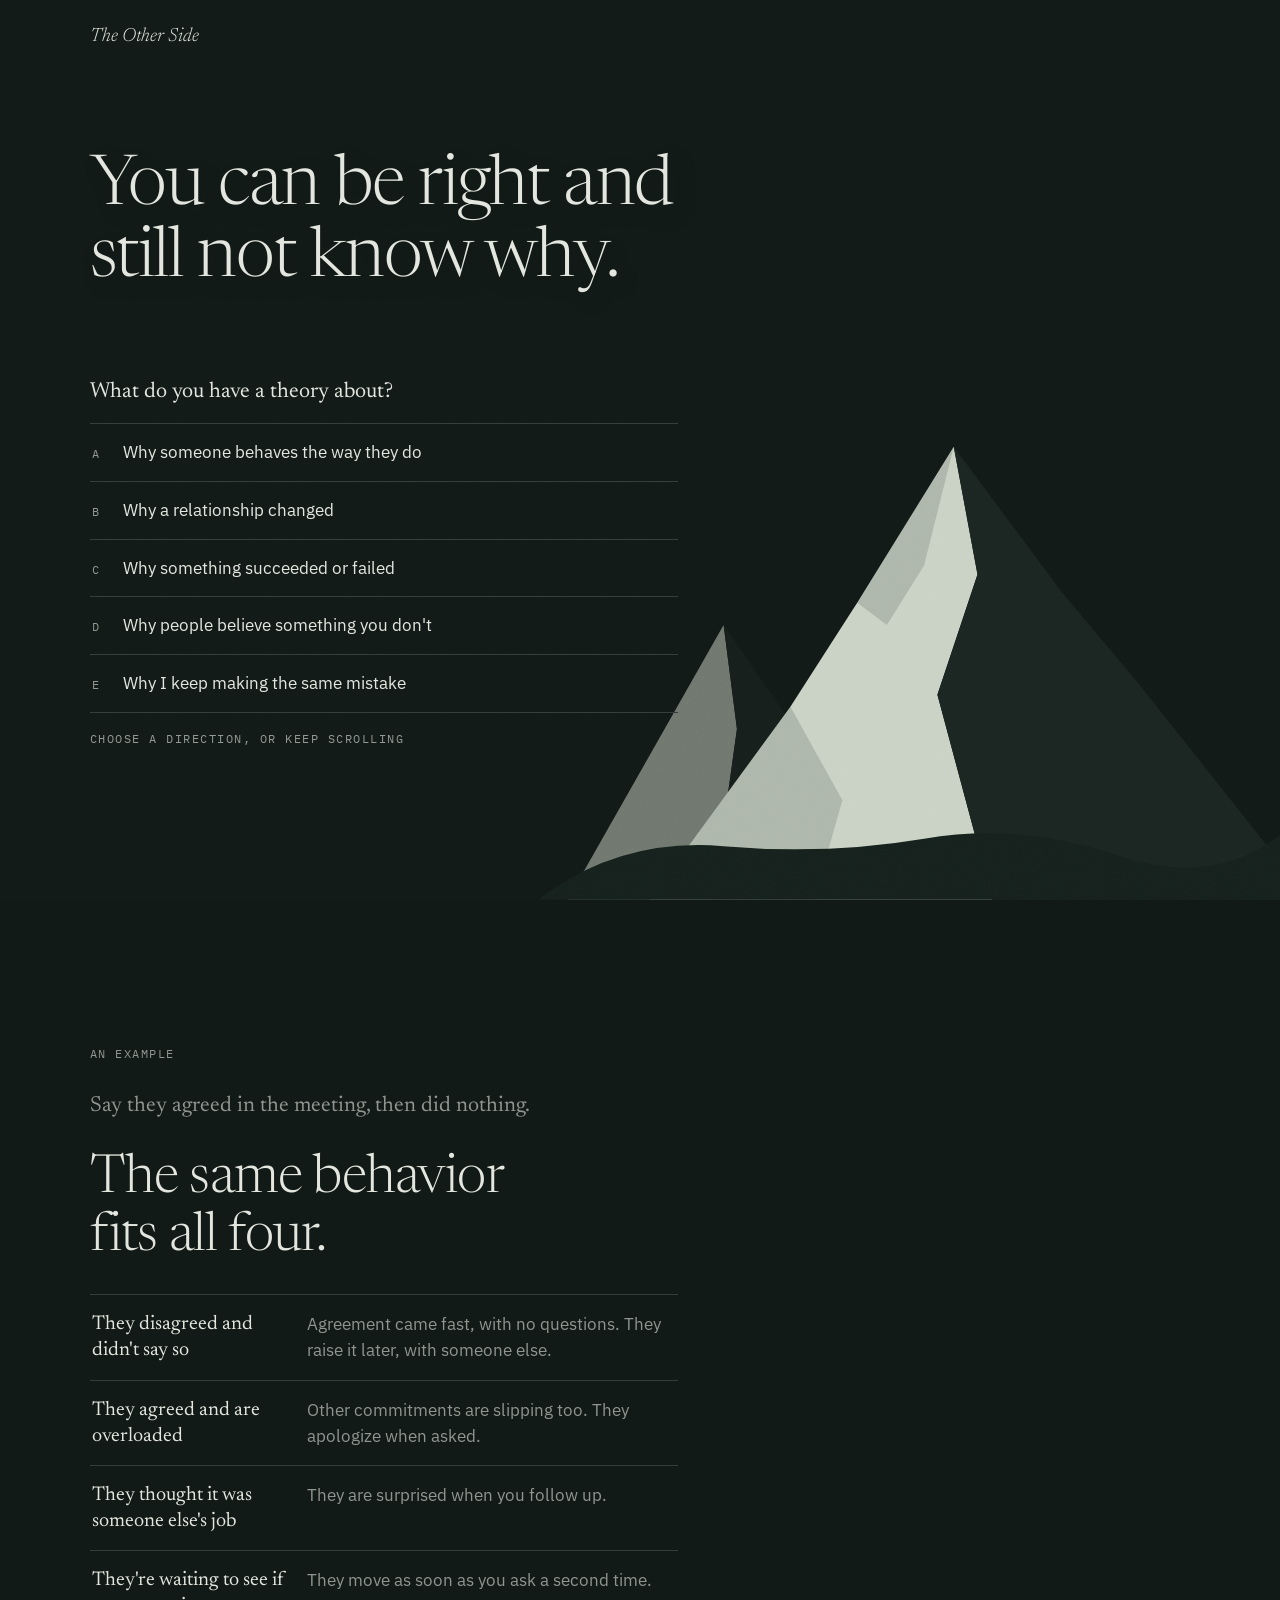
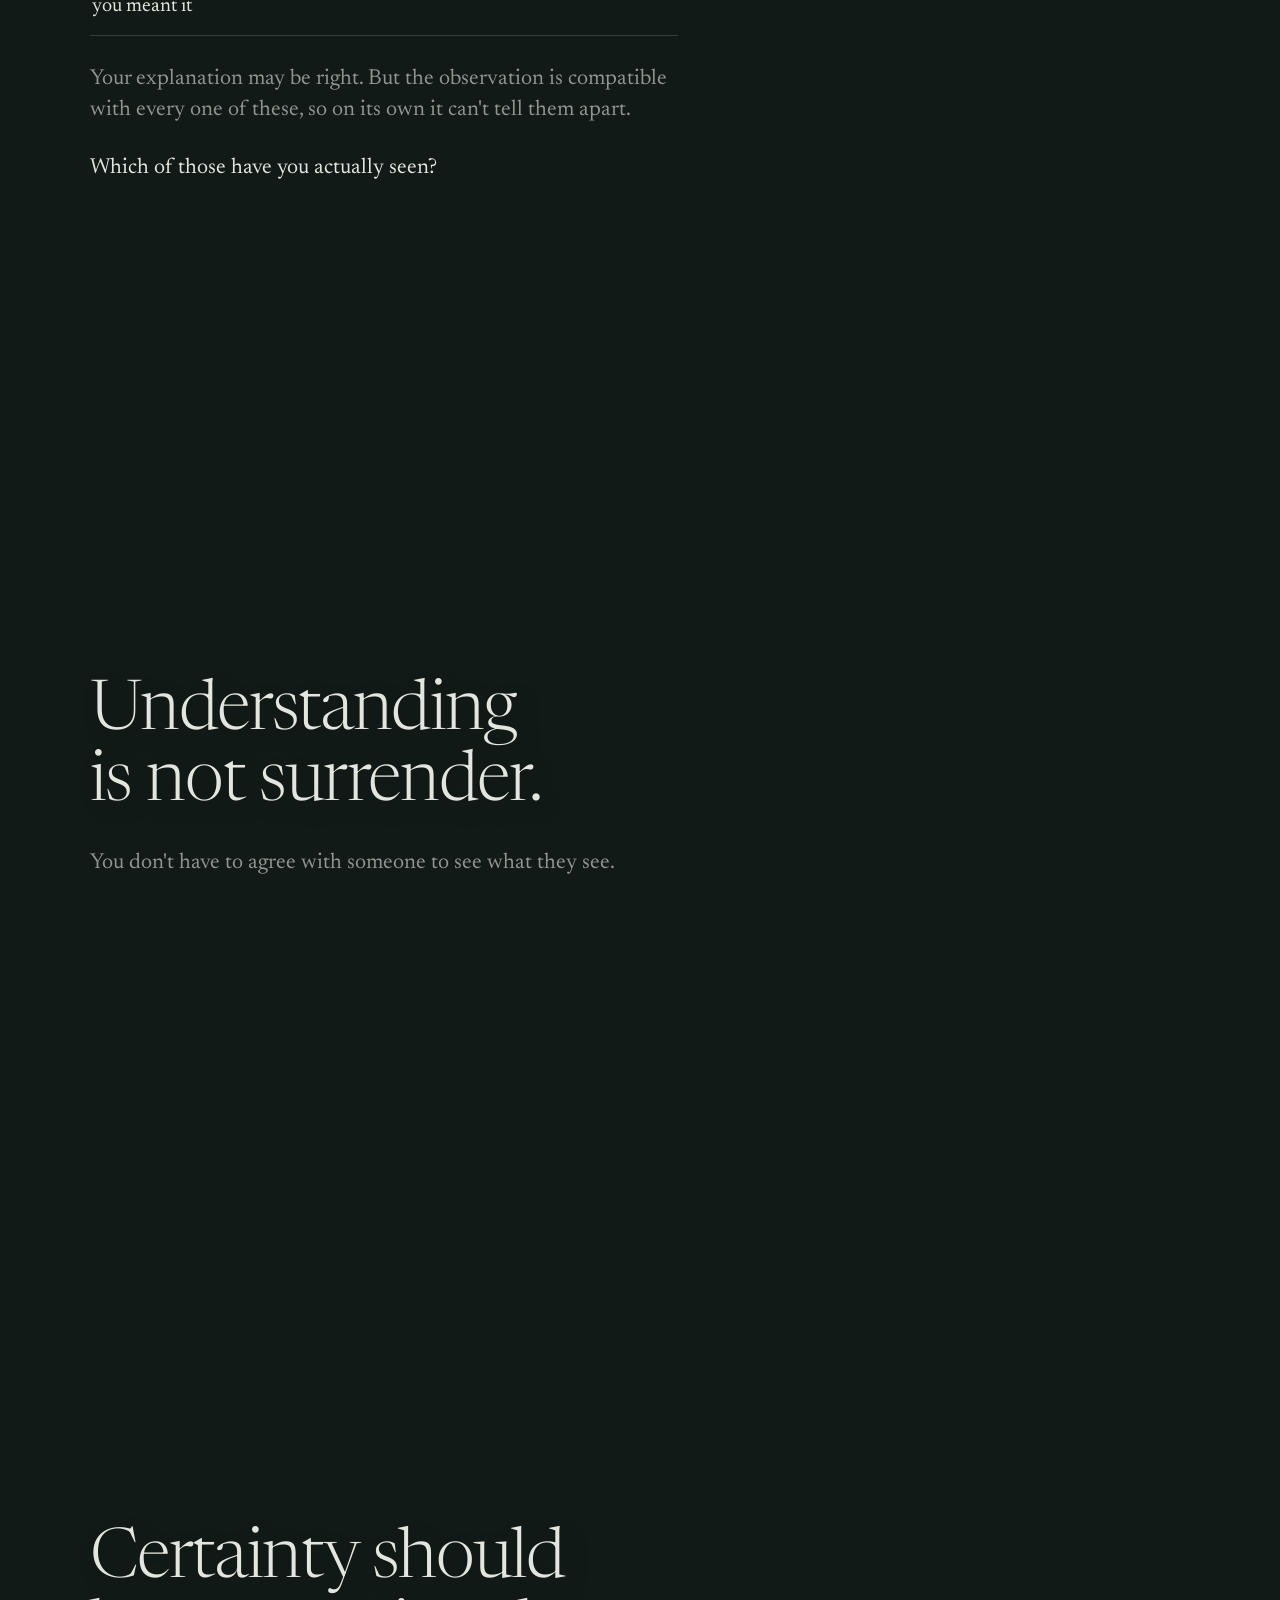
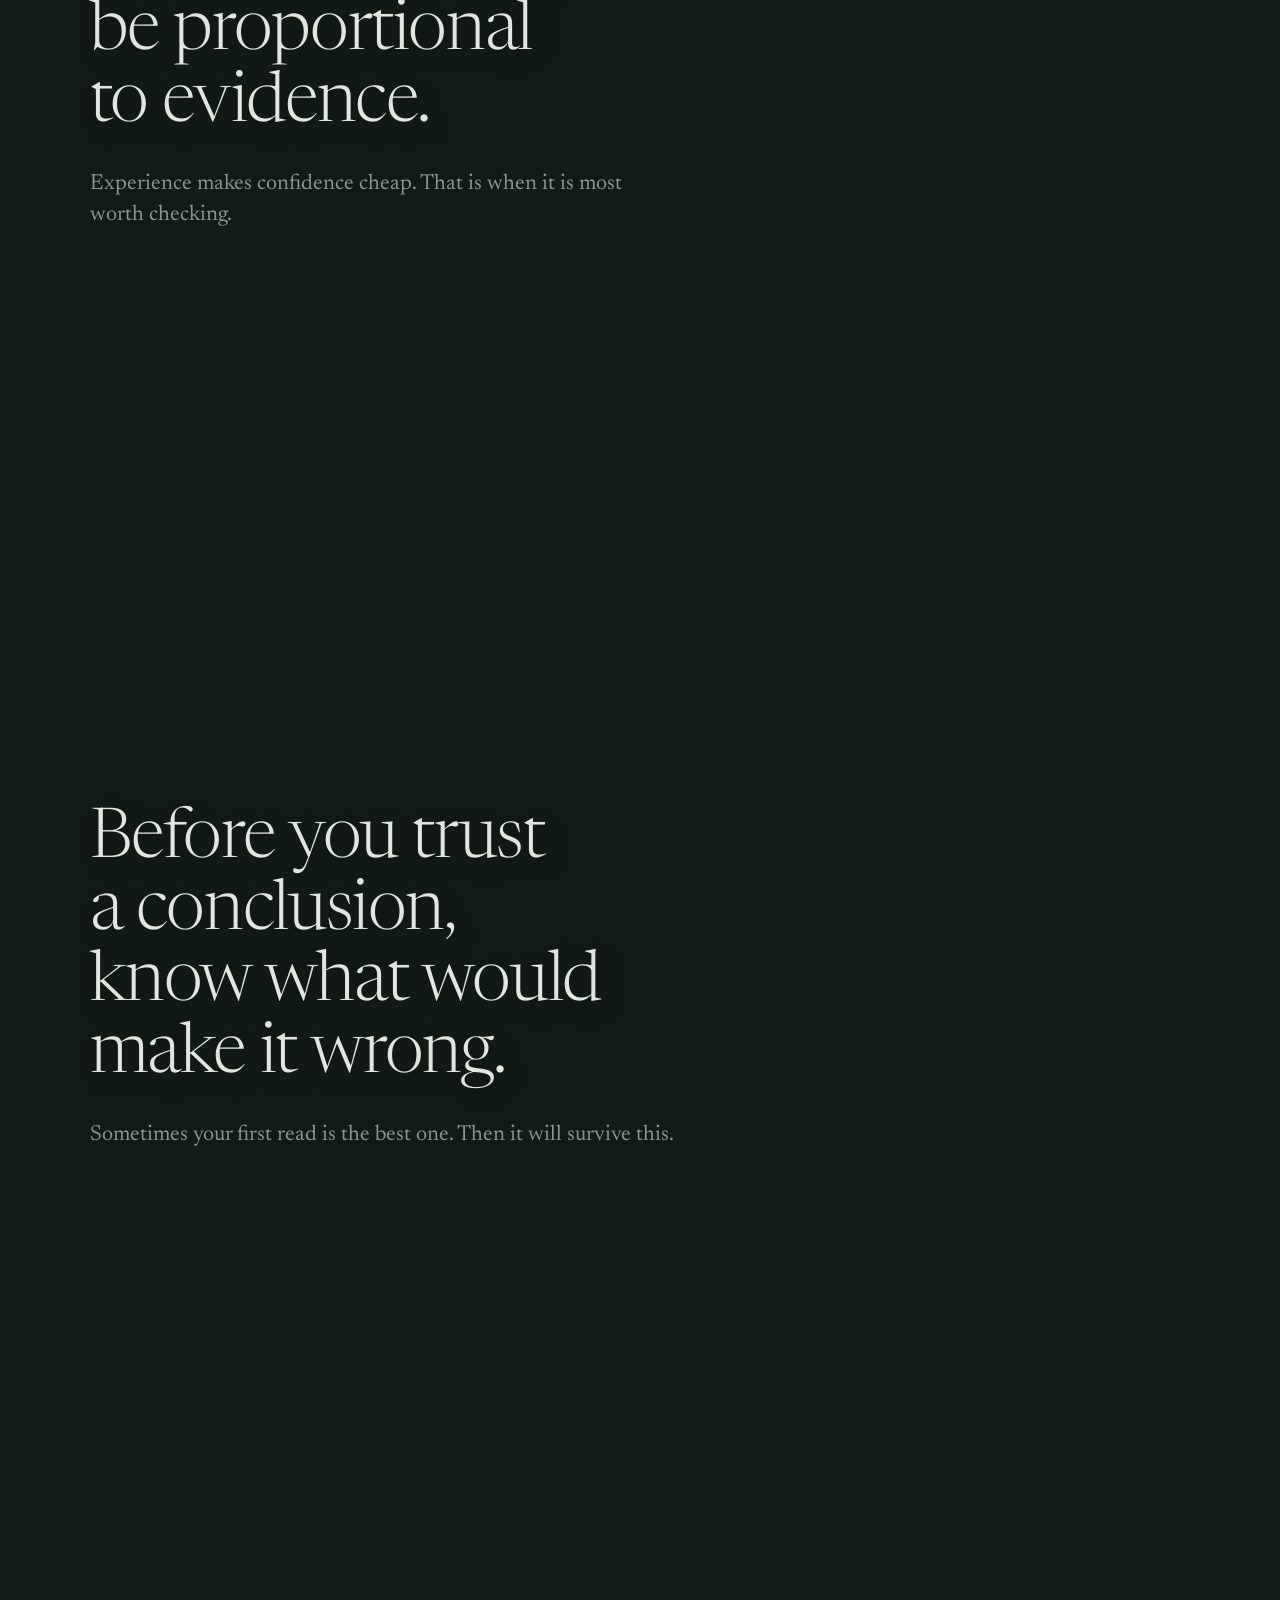
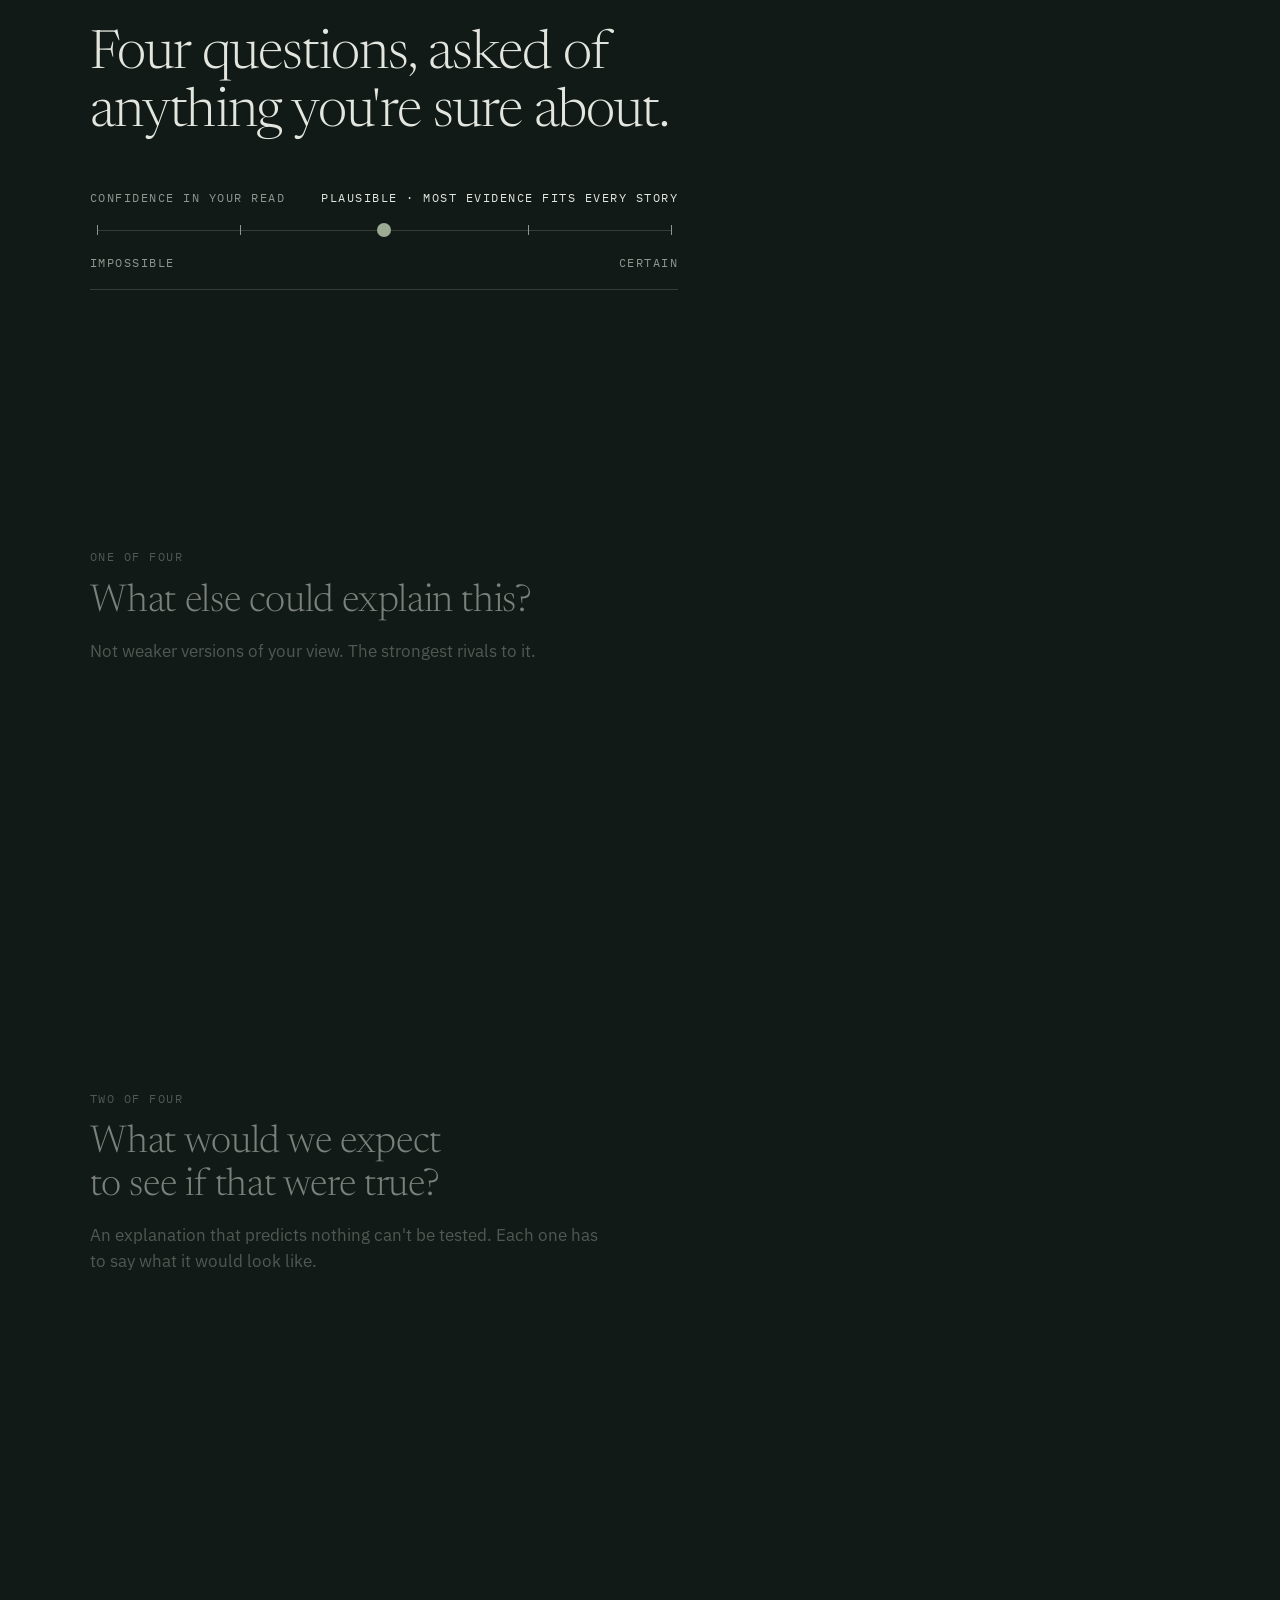
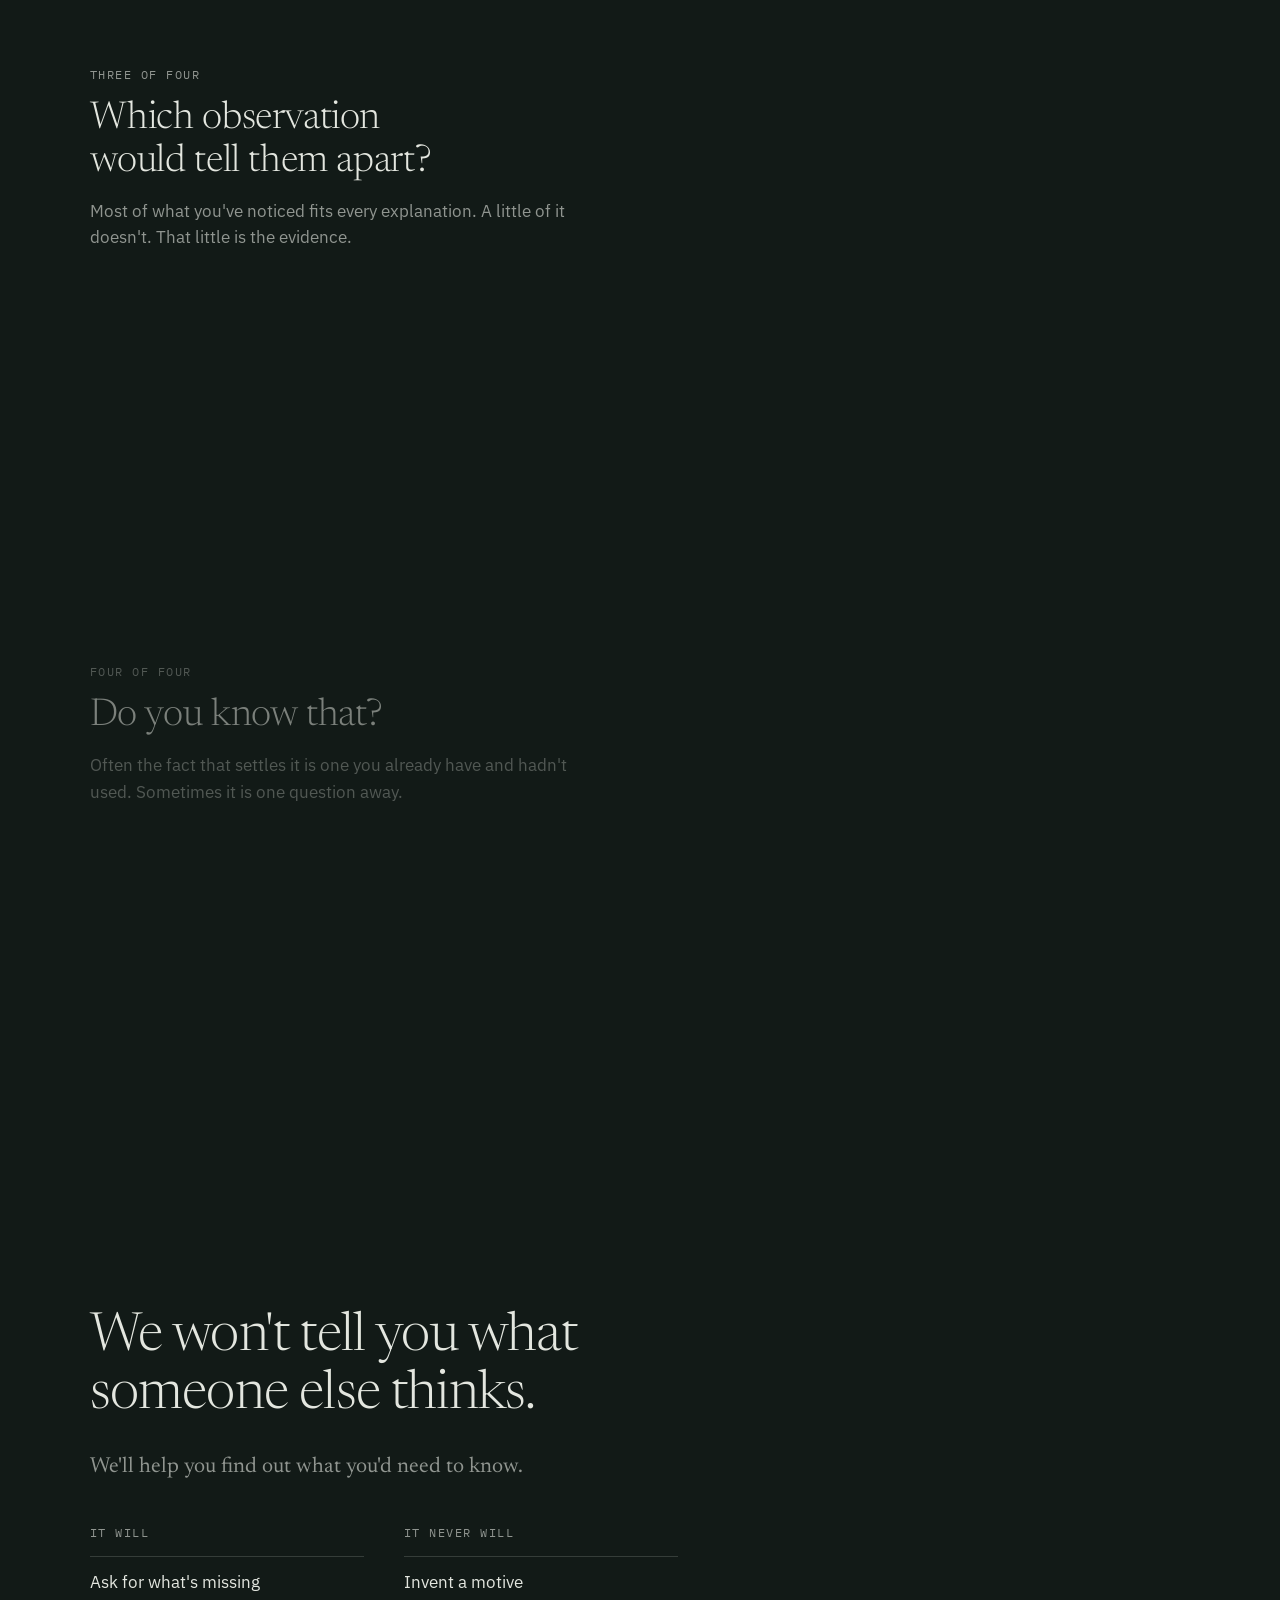
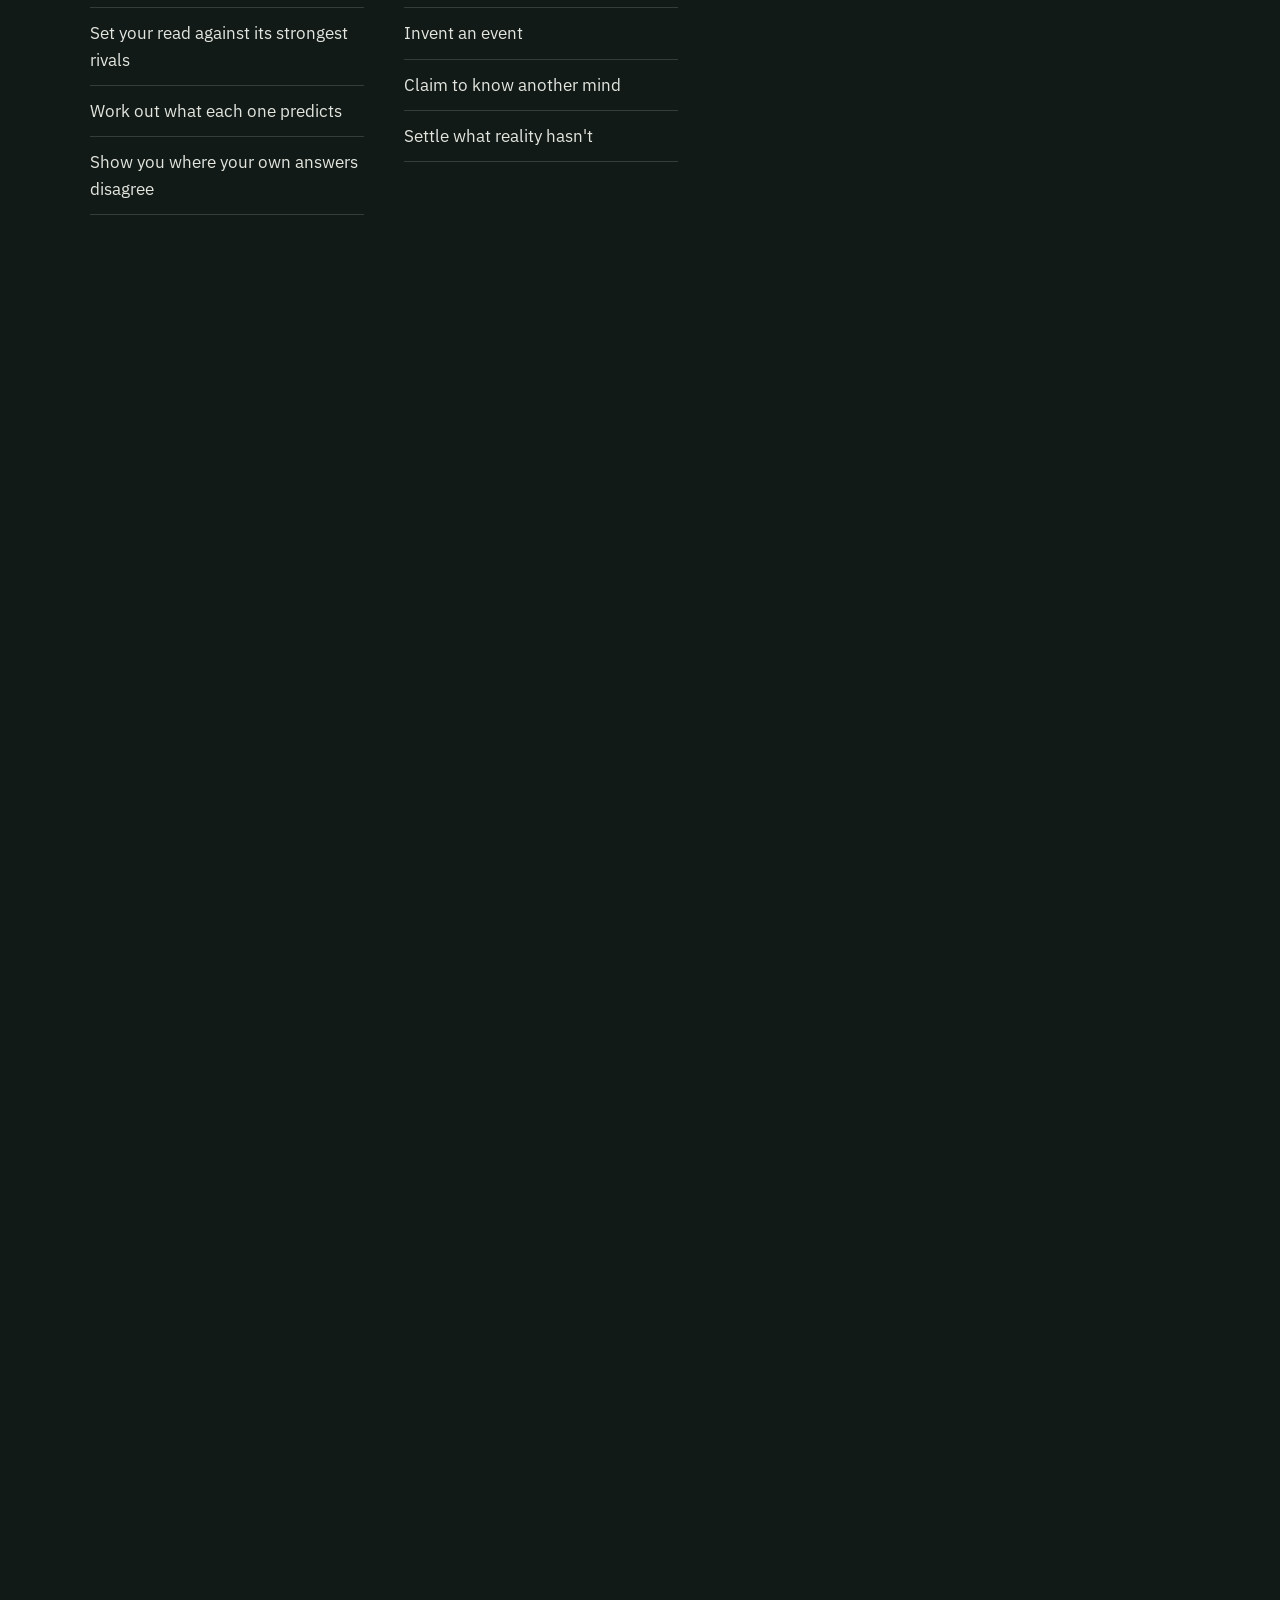
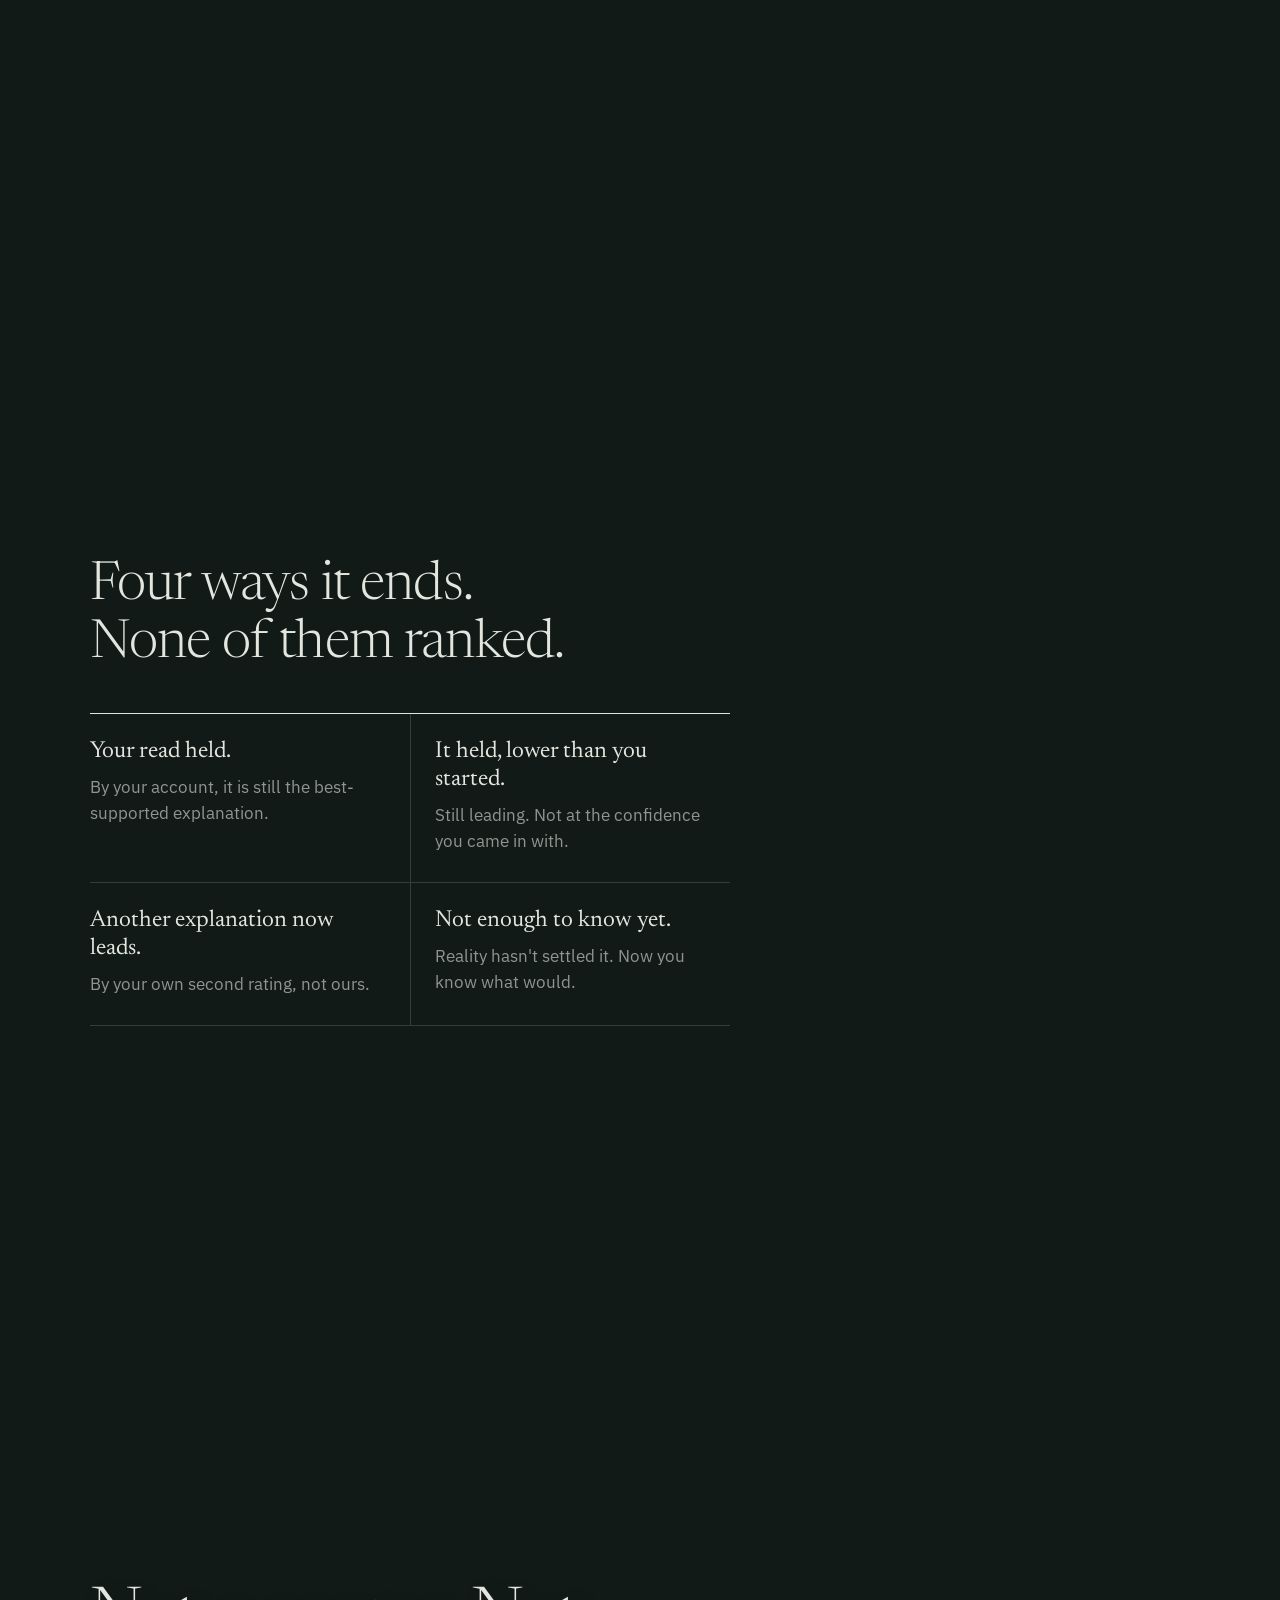
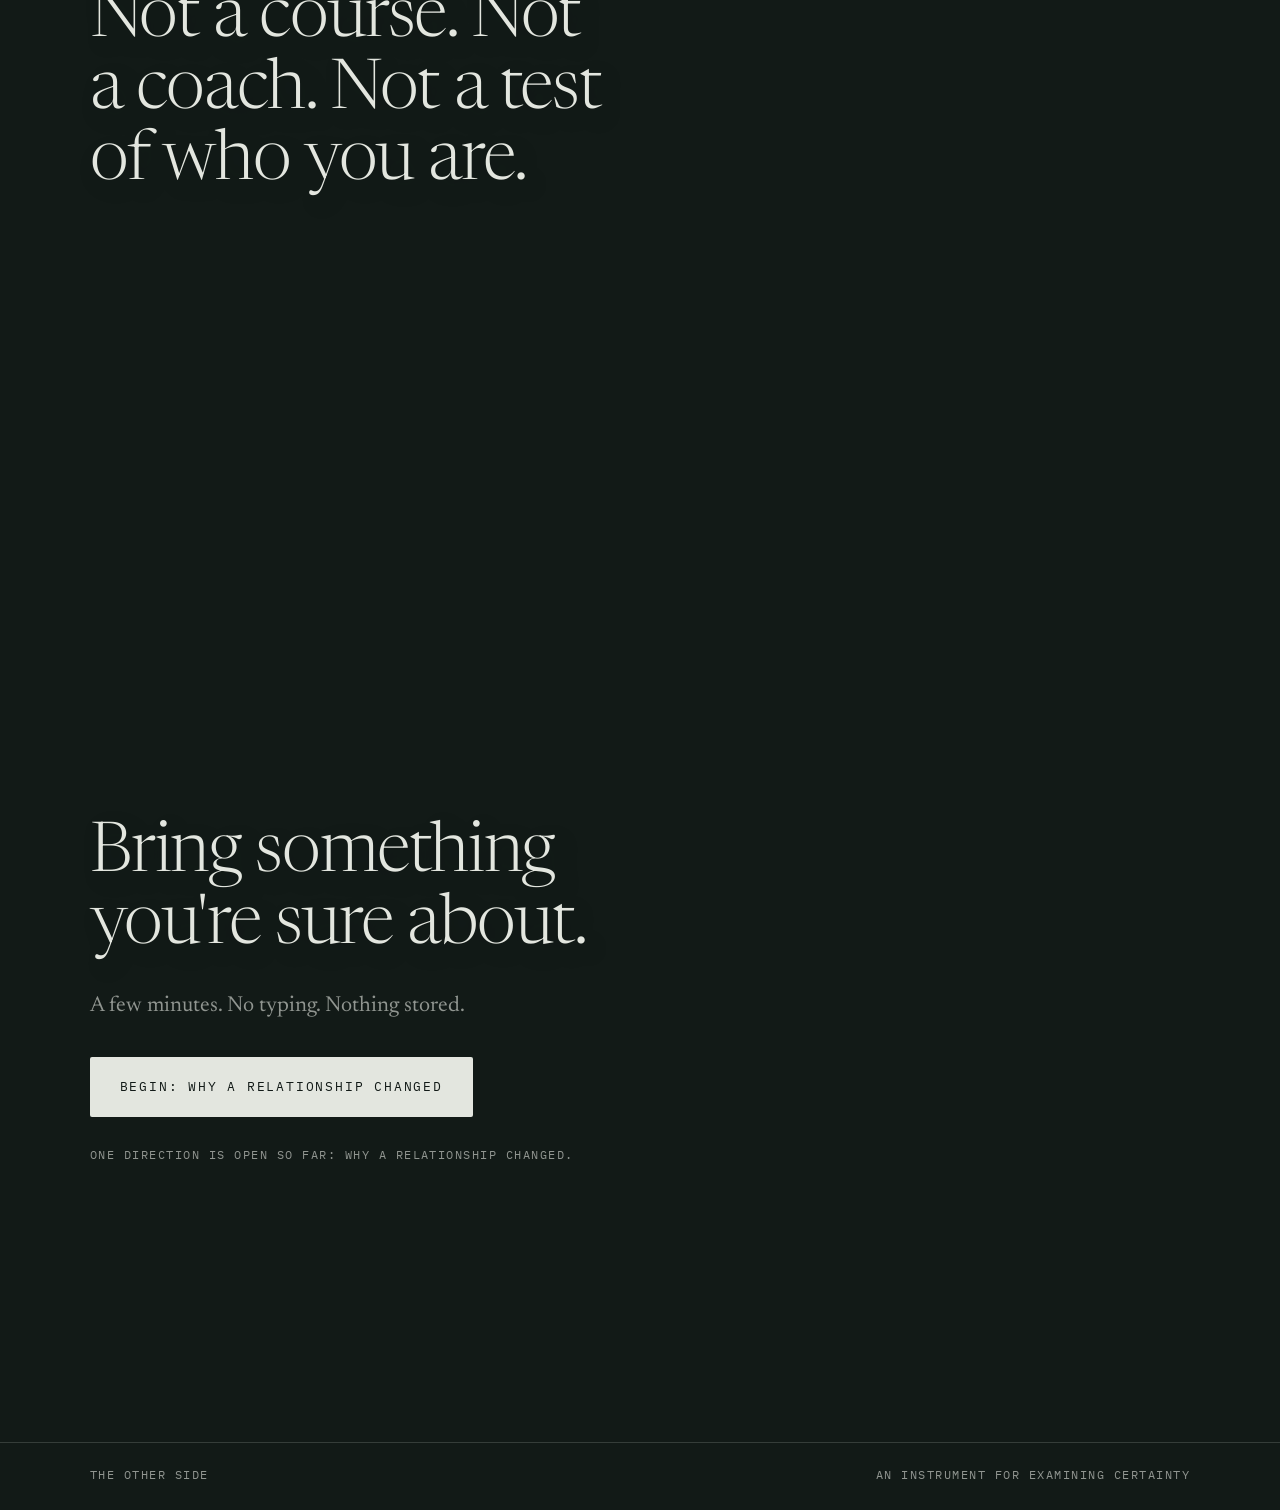
==== commit 2a76b855: "Start the session on its first real question; label the button with the open direction Co-Authored-B" ====
--- a/index.html
+++ b/index.html
@@ -182,8 +182,8 @@
     <div class="col">
       <h2 id="h-cta" class="statement">Bring something you're sure about.</h2>
       <p class="lead">A few minutes. No typing. Nothing stored.</p>
-      <a class="cta" href="session/">Begin a session</a>
-      <p class="label note">The first door is open: why a relationship changed.</p>
+      <a class="cta" href="session/">Begin: why a relationship changed</a>
+      <p class="label note" id="cta-note">One direction is open so far: why a relationship changed.</p>
     </div>
   </section>
 
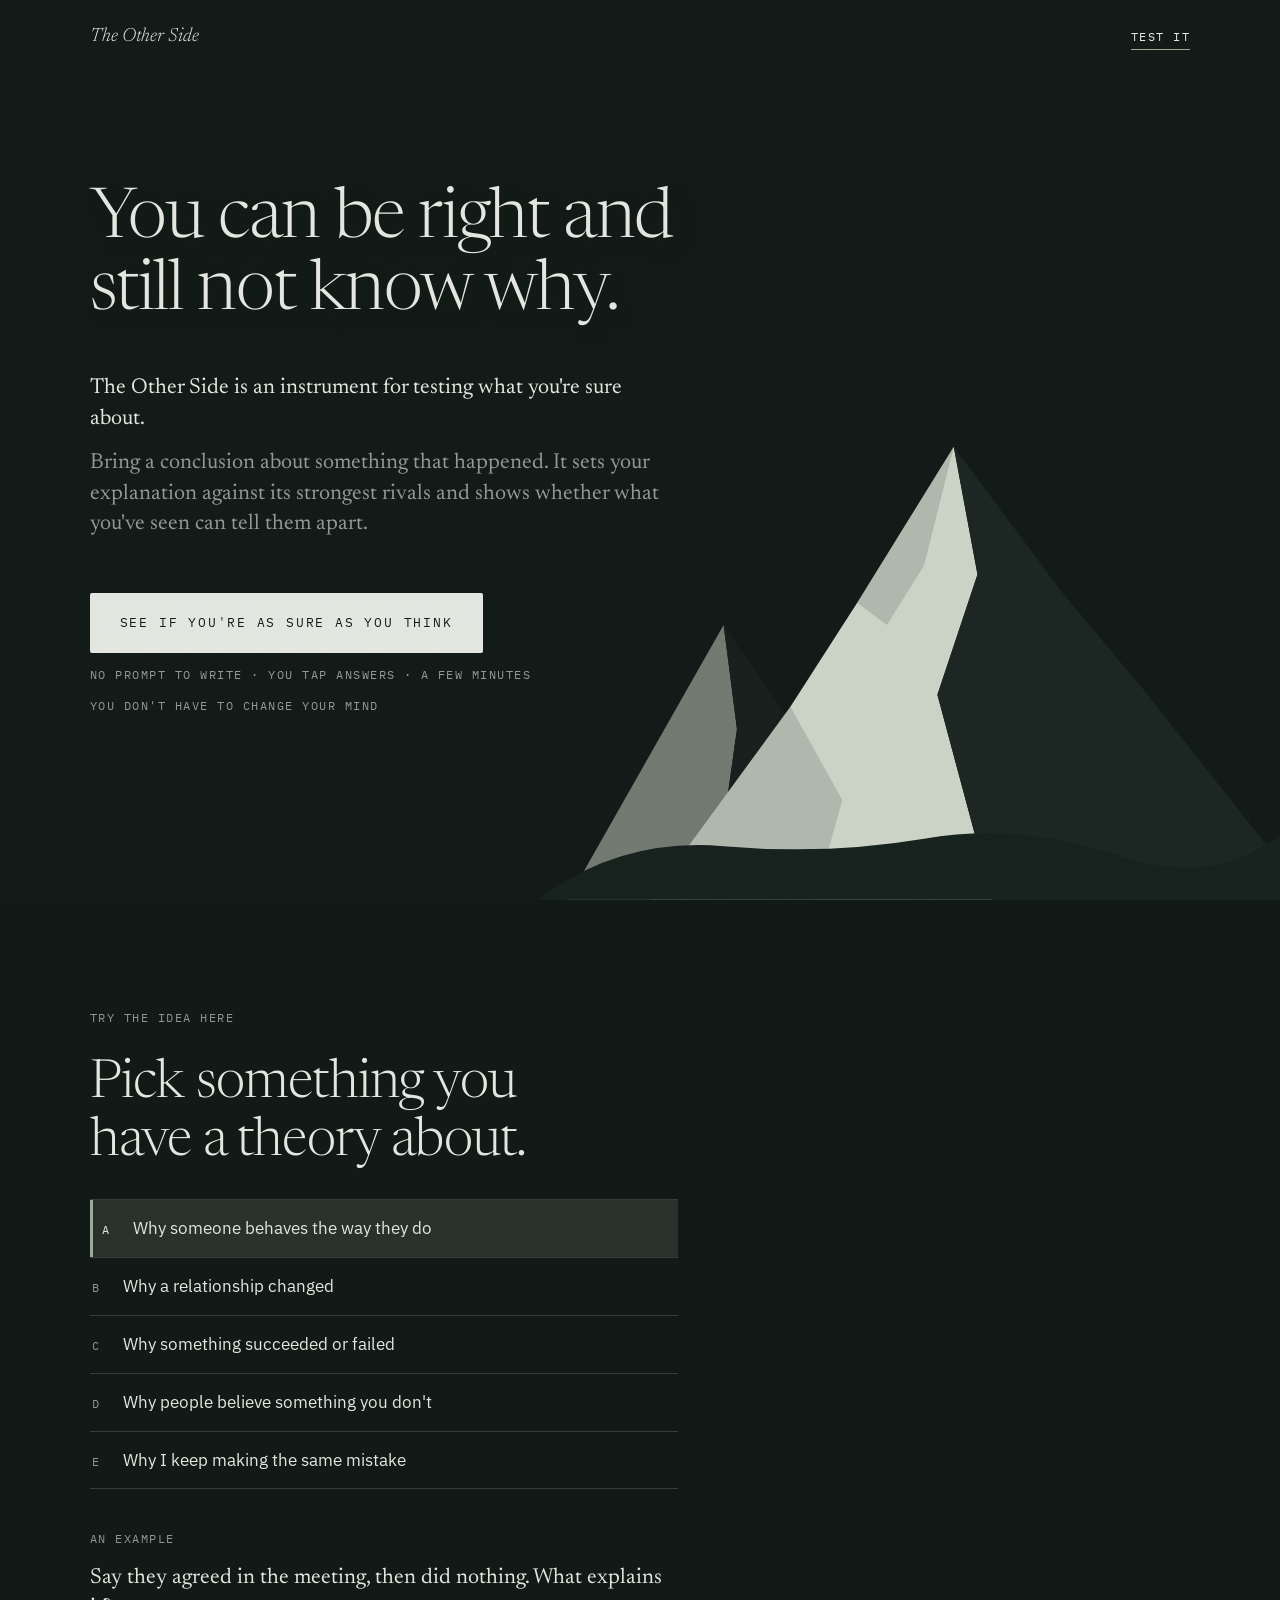
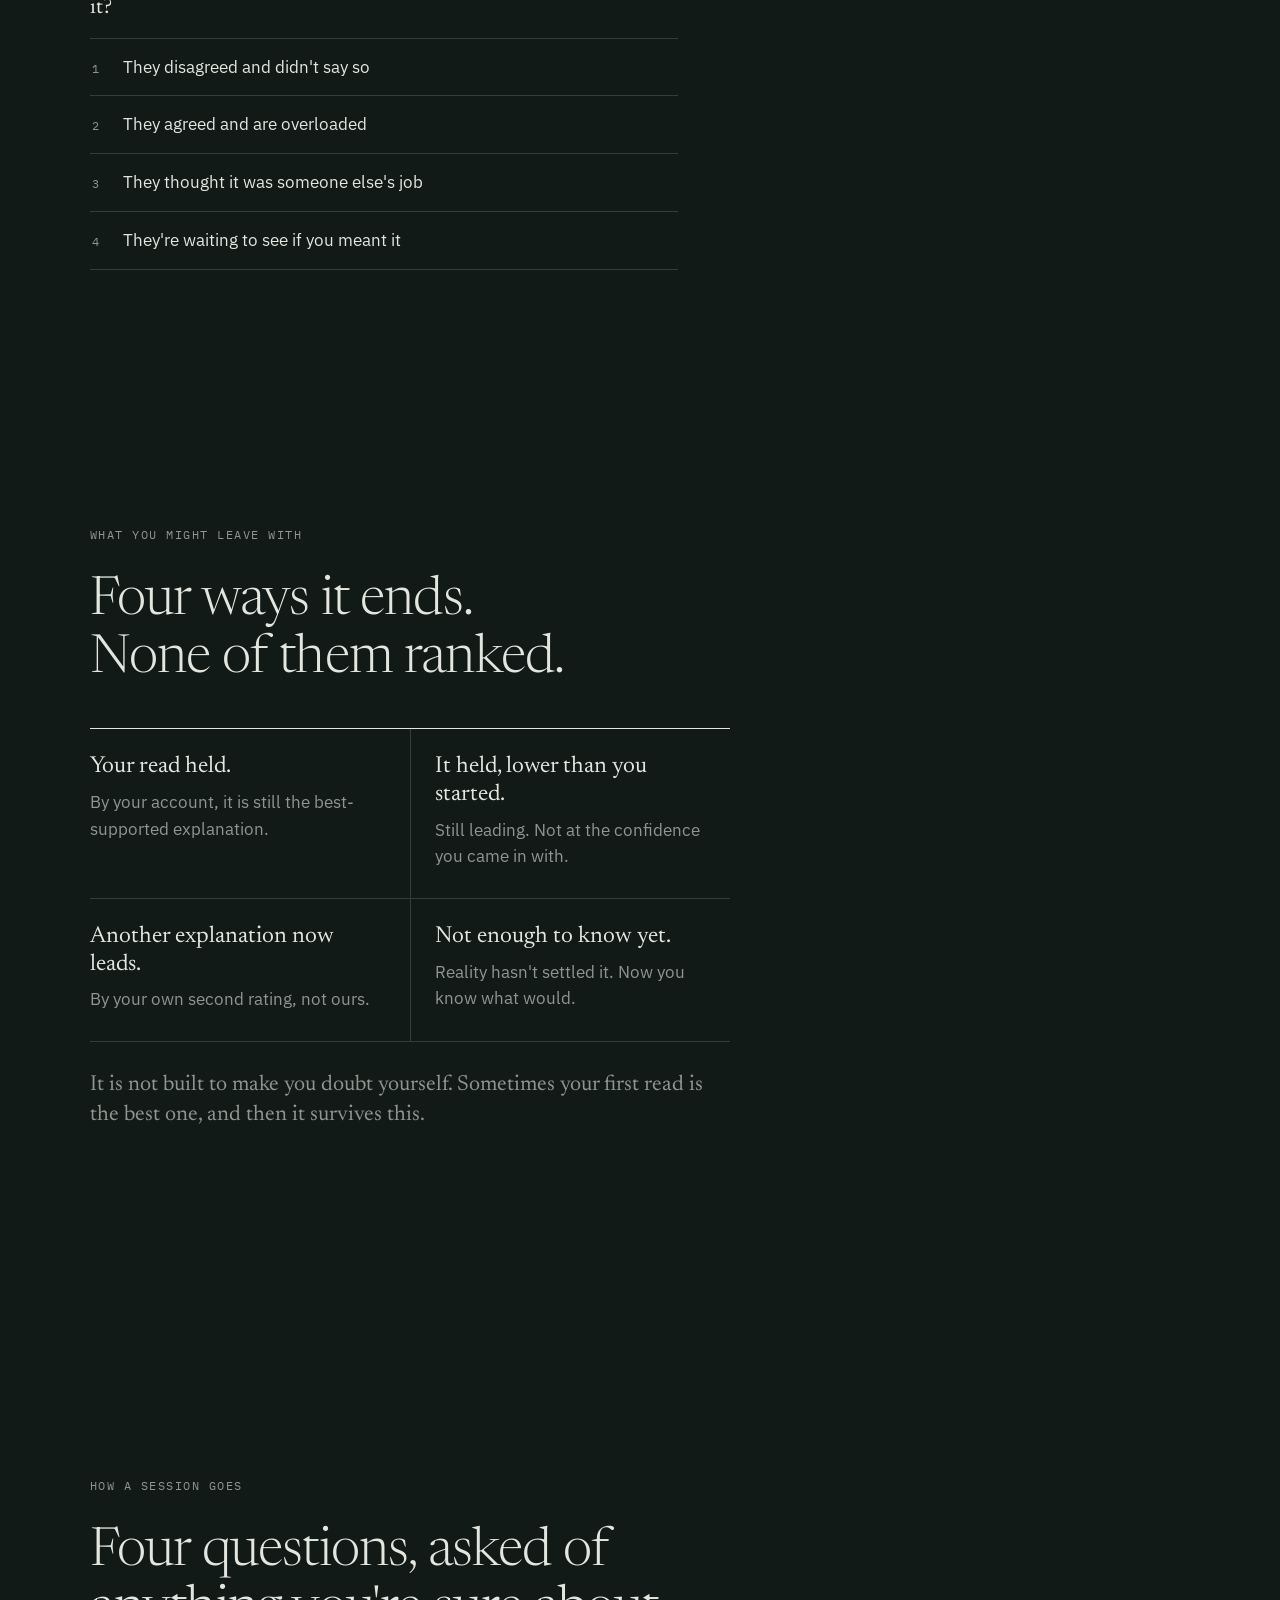
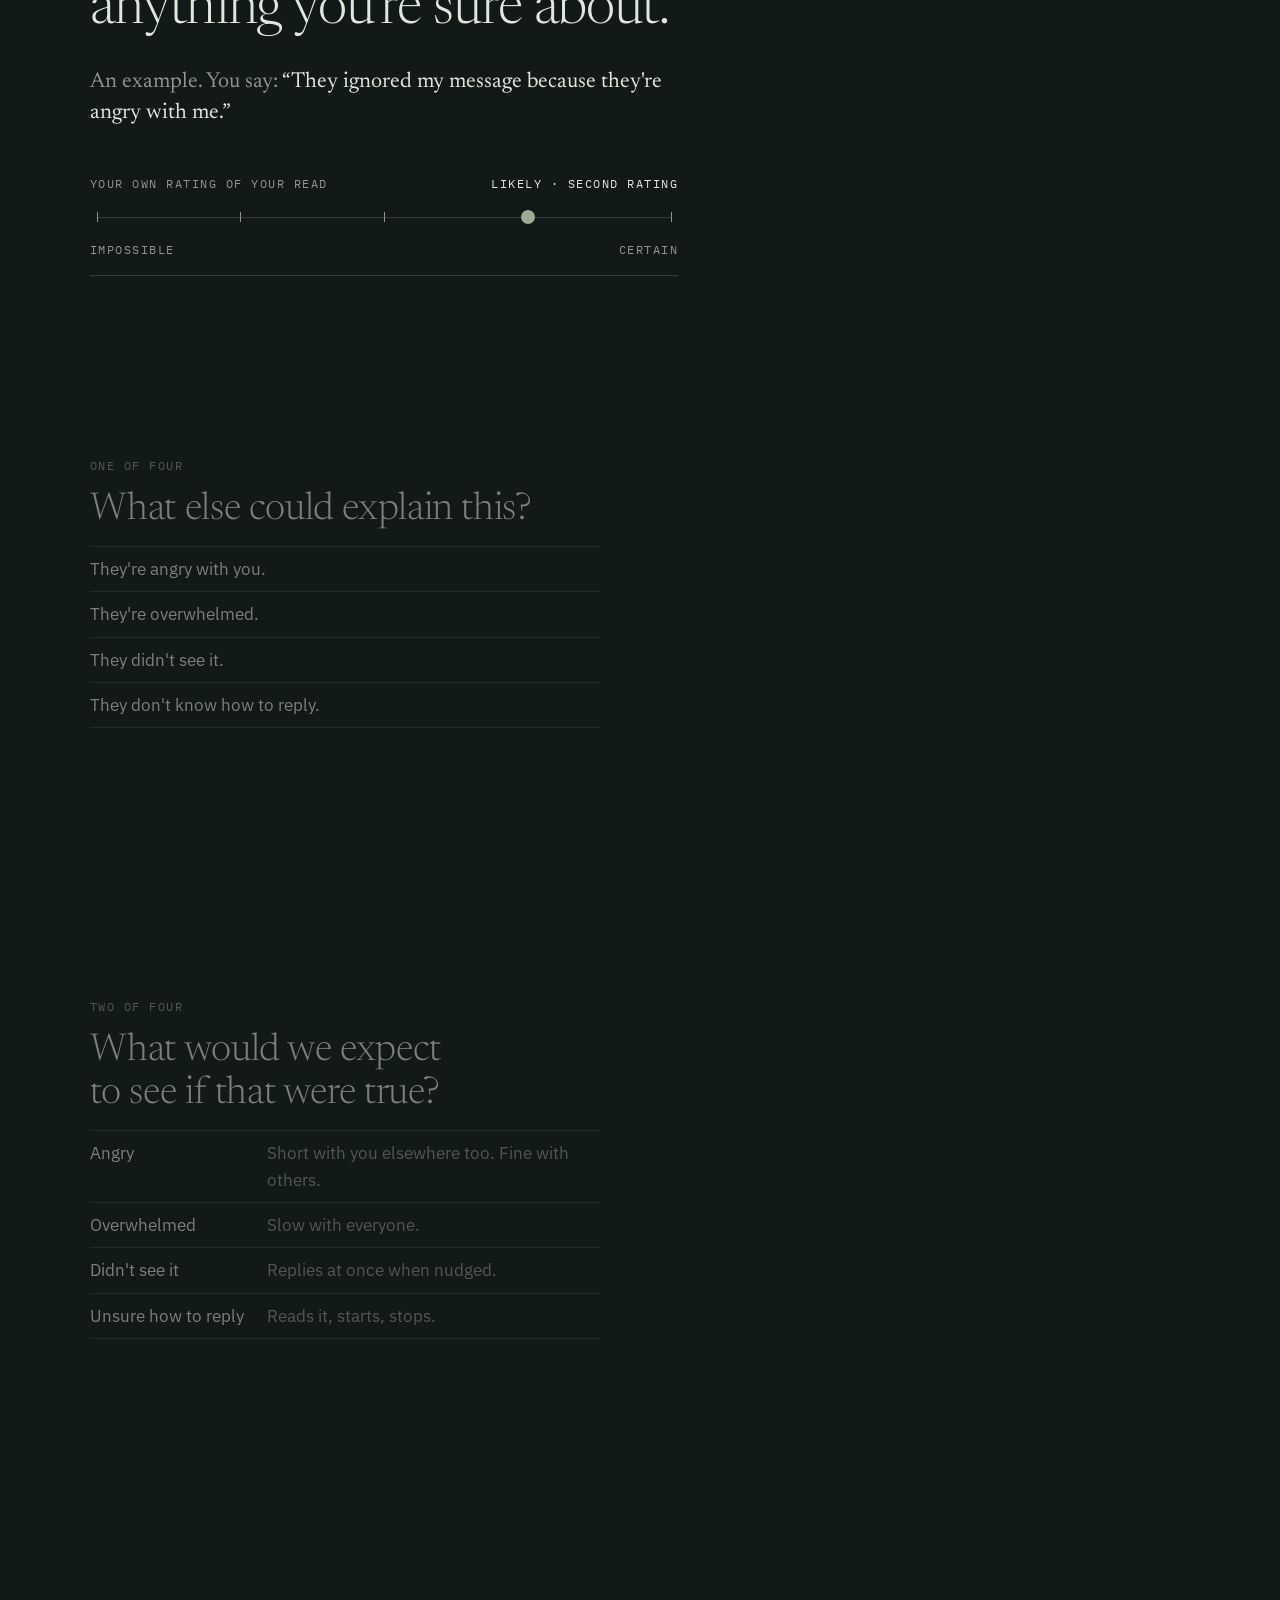
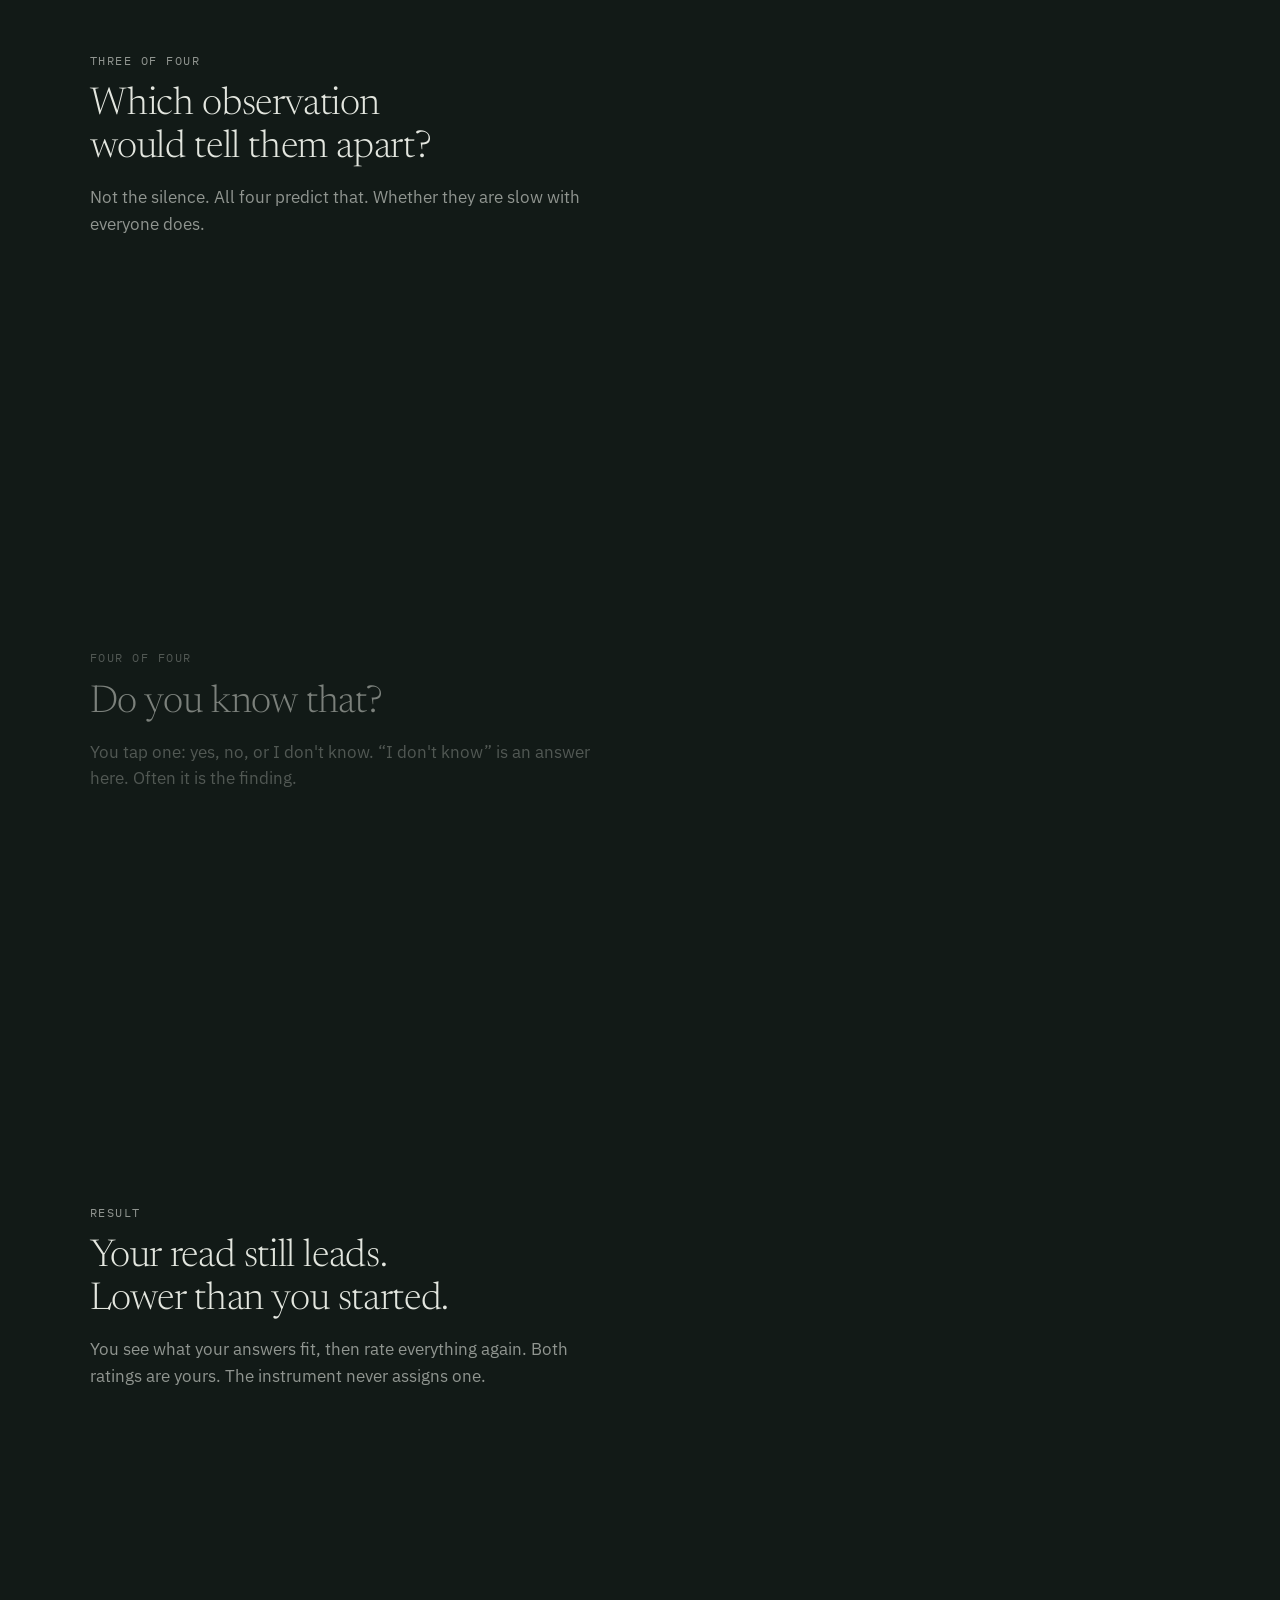
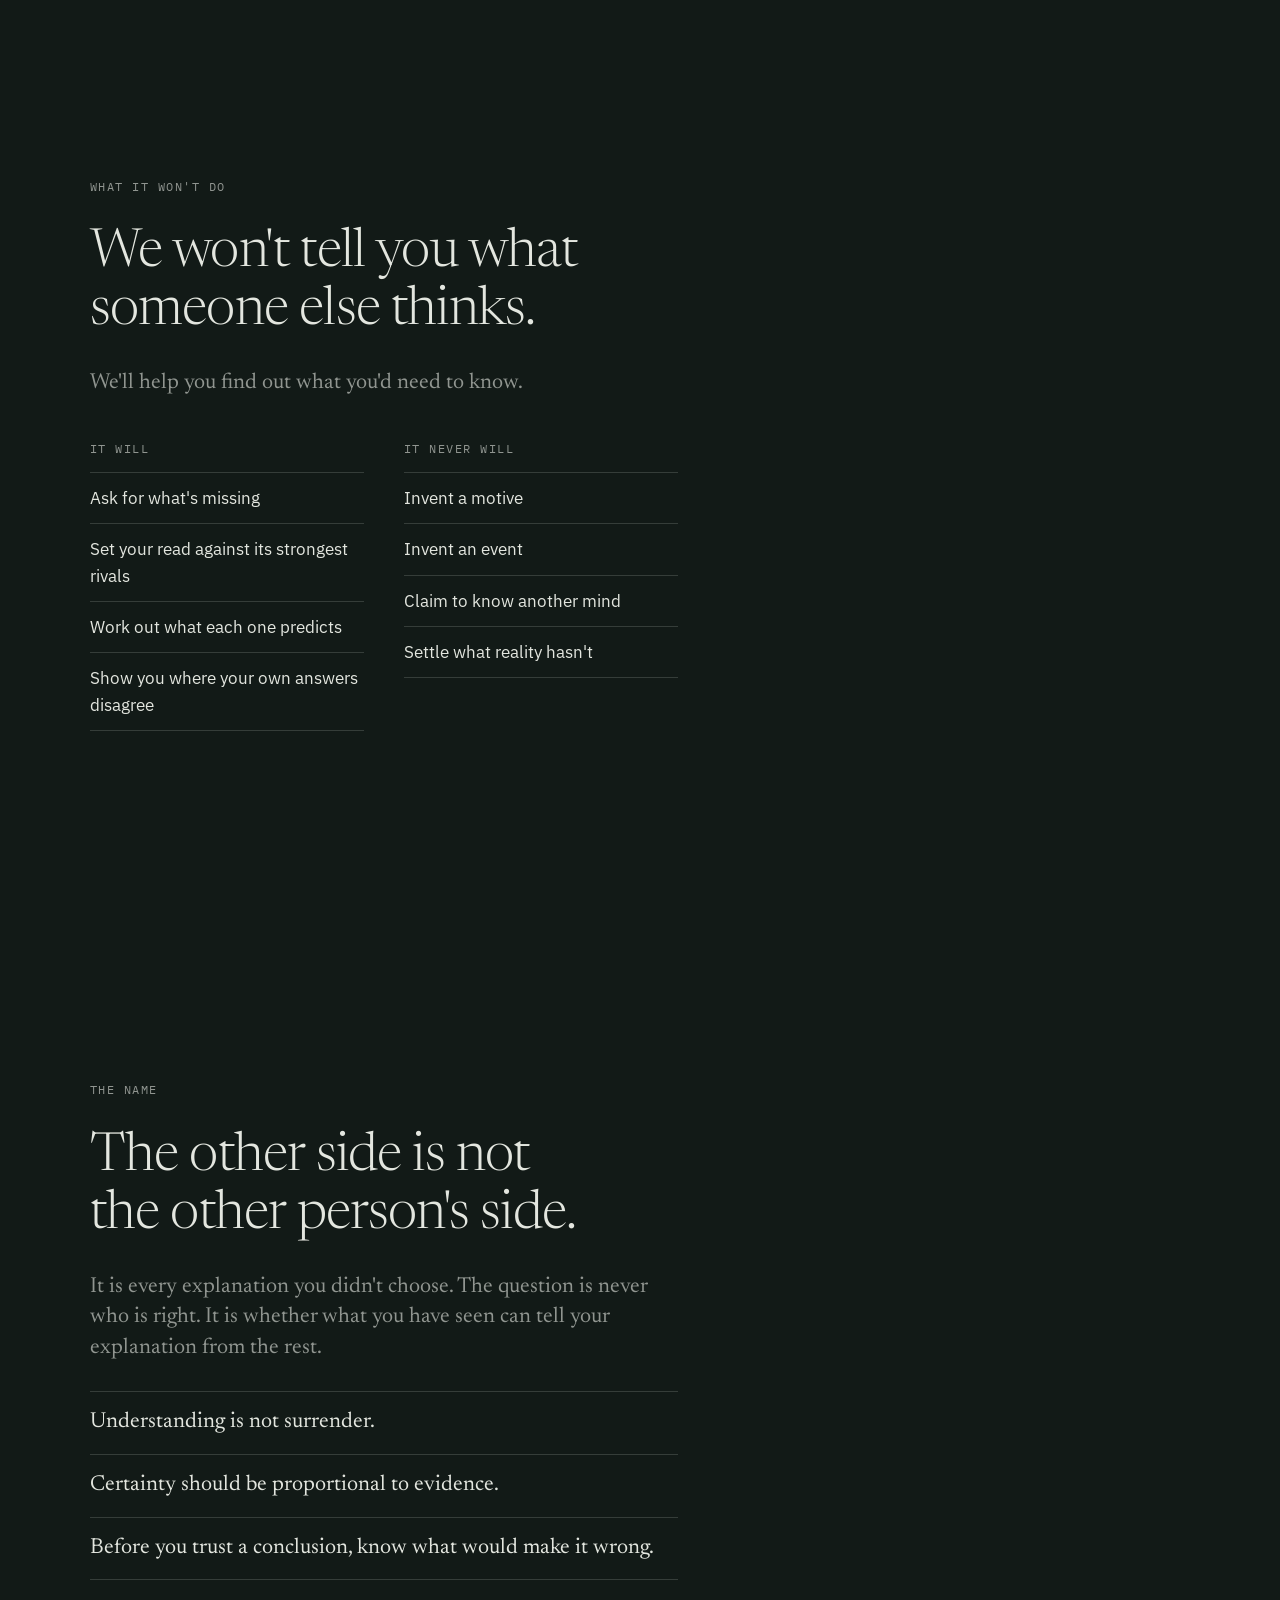
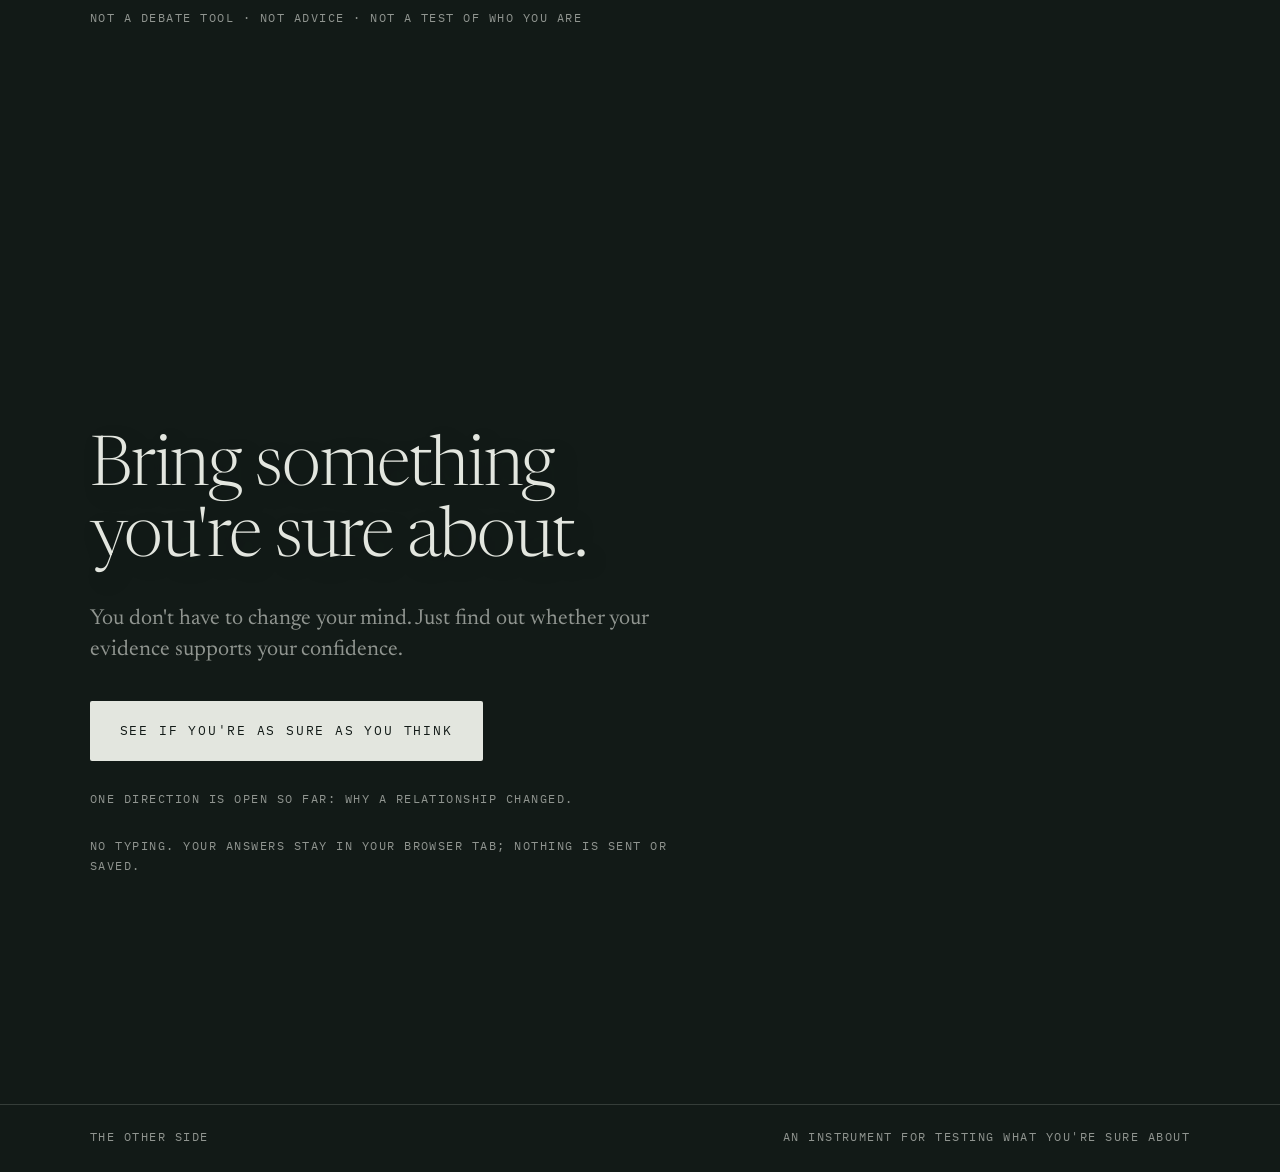
==== commit 19cd3c84: "Landing page: say what the product is, make the example an interactive demonstration, show a concret" ====
--- a/index.html
+++ b/index.html
@@ -4,7 +4,7 @@
 <meta charset="utf-8">
 <meta name="viewport" content="width=device-width, initial-scale=1, viewport-fit=cover">
 <title>The Other Side</title>
-<meta name="description" content="An instrument for examining certainty. Bring something you're sure about and find out what your confidence is resting on.">
+<meta name="description" content="An instrument for testing what you're sure about. Bring a conclusion, set it against its strongest rivals, and see whether your evidence can tell them apart.">
 <link rel="canonical" href="https://the-other-side-production-63a2.up.railway.app/">
 <meta name="theme-color" content="#121A17">
 <meta property="og:type" content="website">
@@ -40,7 +40,7 @@
 
 <header class="top">
   <a class="wordmark" href="#top">The Other Side</a>
-  <a class="begin-link" href="#begin">Begin</a>
+  <a class="begin-link" href="session/">Test it</a>
 </header>
 
 <main id="main" class="page">
@@ -48,91 +48,126 @@
   <section id="top" class="s s-open" aria-labelledby="h-open">
     <div class="col">
       <h1 id="h-open" class="statement">You can be right and still not know why.</h1>
-      <div class="ask">
-        <p class="lead" id="ask-q">What do you have a theory about?</p>
-        <div class="choices" role="group" aria-labelledby="ask-q">
-          <button type="button" class="choice" data-c="person" aria-pressed="false"><span class="k" aria-hidden="true">A</span><span>Why someone behaves the way they do</span></button>
-          <button type="button" class="choice" data-c="rel" aria-pressed="false"><span class="k" aria-hidden="true">B</span><span>Why a relationship changed</span></button>
-          <button type="button" class="choice" data-c="thing" aria-pressed="false"><span class="k" aria-hidden="true">C</span><span>Why something succeeded or failed</span></button>
-          <button type="button" class="choice" data-c="belief" aria-pressed="false"><span class="k" aria-hidden="true">D</span><span>Why people believe something you don't</span></button>
-          <button type="button" class="choice" data-c="self" aria-pressed="false"><span class="k" aria-hidden="true">E</span><span>Why I keep making the same mistake</span></button>
+      <div class="what">
+        <p class="lead strong">The Other Side is an instrument for testing what you're sure about.</p>
+        <p class="lead">Bring a conclusion about something that happened. It sets your explanation against its strongest rivals and shows whether what you've seen can tell them apart.</p>
+      </div>
+      <div class="act">
+        <a class="cta" href="session/">See if you're as sure as you think</a>
+        <p class="label facts">No prompt to write · You tap answers · A few minutes</p>
+        <p class="label facts">You don't have to change your mind</p>
+      </div>
+    </div>
+  </section>
+
+  <section id="turn" class="s s-demo" aria-labelledby="h-demo">
+    <div class="col">
+      <p class="label">Try the idea here</p>
+      <h2 id="h-demo" class="head">Pick something you have a theory about.</h2>
+      <div class="choices" role="group" aria-labelledby="h-demo">
+        <button type="button" class="choice dir" data-c="person" aria-pressed="true"><span class="k" aria-hidden="true">A</span><span>Why someone behaves the way they do</span></button>
+        <button type="button" class="choice dir" data-c="rel" aria-pressed="false"><span class="k" aria-hidden="true">B</span><span>Why a relationship changed</span></button>
+        <button type="button" class="choice dir" data-c="thing" aria-pressed="false"><span class="k" aria-hidden="true">C</span><span>Why something succeeded or failed</span></button>
+        <button type="button" class="choice dir" data-c="belief" aria-pressed="false"><span class="k" aria-hidden="true">D</span><span>Why people believe something you don't</span></button>
+        <button type="button" class="choice dir" data-c="self" aria-pressed="false"><span class="k" aria-hidden="true">E</span><span>Why I keep making the same mistake</span></button>
+      </div>
+
+      <div class="demo">
+        <p class="label">An example</p>
+        <p class="lead strong" id="demo-q"><span id="turn-obs">Say they agreed in the meeting, then did nothing.</span> What explains it?</p>
+        <div class="choices" role="group" aria-labelledby="demo-q" id="expl">
+          <button type="button" class="choice ex" aria-pressed="false"><span class="k" aria-hidden="true">1</span><span>They disagreed and didn't say so</span></button>
+          <button type="button" class="choice ex" aria-pressed="false"><span class="k" aria-hidden="true">2</span><span>They agreed and are overloaded</span></button>
+          <button type="button" class="choice ex" aria-pressed="false"><span class="k" aria-hidden="true">3</span><span>They thought it was someone else's job</span></button>
+          <button type="button" class="choice ex" aria-pressed="false"><span class="k" aria-hidden="true">4</span><span>They're waiting to see if you meant it</span></button>
         </div>
-        <p class="label hint">Choose a direction, or keep scrolling</p>
-      </div>
-    </div>
-  </section>
-
-  <section id="turn" class="s s-turn" aria-labelledby="h-turn">
-    <div class="col">
-      <p class="label" id="turn-pick">An example</p>
-      <p class="lead" id="turn-obs">Say they agreed in the meeting, then did nothing.</p>
-      <h2 id="h-turn" class="head">The same behavior fits all four.</h2>
-      <dl class="fits" id="fits">
-        <div><dt>They disagreed and didn't say so</dt><dd>Agreement came fast, with no questions. They raise it later, with someone else.</dd></div>
-        <div><dt>They agreed and are overloaded</dt><dd>Other commitments are slipping too. They apologize when asked.</dd></div>
-        <div><dt>They thought it was someone else's job</dt><dd>They are surprised when you follow up.</dd></div>
-        <div><dt>They're waiting to see if you meant it</dt><dd>They move as soon as you ask a second time.</dd></div>
-      </dl>
-      <p class="lead" id="turn-line">Your explanation may be right. But the observation is compatible with every one of these, so on its own it can't tell them apart.</p>
-      <p class="lead after">Which of those have you actually seen?</p>
+      </div>
+
+      <div class="reveal wait" id="reveal">
+        <h3 class="head" id="h-turn">The same behavior fits all four.</h3>
+        <p class="label">What you would expect to see if each were true</p>
+        <dl class="fits" id="fits">
+          <div><dt>They disagreed and didn't say so</dt><dd>Agreement came fast, with no questions. They raise it later, with someone else.</dd></div>
+          <div><dt>They agreed and are overloaded</dt><dd>Other commitments are slipping too. They apologize when asked.</dd></div>
+          <div><dt>They thought it was someone else's job</dt><dd>They are surprised when you follow up.</dd></div>
+          <div><dt>They're waiting to see if you meant it</dt><dd>They move as soon as you ask a second time.</dd></div>
+        </dl>
+        <p class="pull">Your explanation may be right. But the observation is compatible with every one of these, so on its own it can't tell them apart.</p>
+        <p class="lead">That is the whole instrument: find what would tell them apart, then check whether you know it.</p>
+      </div>
     </div>
     <p class="sr" aria-live="polite" id="live"></p>
   </section>
 
-  <section class="s s-thesis" aria-label="What we believe">
-    <div class="col">
-      <p class="statement">Understanding is not surrender.</p>
-      <p class="lead">You don't have to agree with someone to see what they see.</p>
-    </div>
-  </section>
-  <section class="s s-thesis" aria-label="What we believe, continued">
-    <div class="col">
-      <p class="statement">Certainty should be proportional to evidence.</p>
-      <p class="lead">Experience makes confidence cheap. That is when it is most worth checking.</p>
-    </div>
-  </section>
-  <section class="s s-thesis" aria-label="What we believe, concluded">
-    <div class="col">
-      <p class="statement">Before you trust a conclusion, know what would make it wrong.</p>
-      <p class="lead">Sometimes your first read is the best one. Then it will survive this.</p>
+  <section id="endings" class="s s-end" aria-labelledby="h-end">
+    <div class="col wide">
+      <p class="label">What you might leave with</p>
+      <h2 id="h-end" class="head">Four ways it ends. None of them ranked.</h2>
+      <ul class="endings">
+        <li><h3>Your read held.</h3><p>By your account, it is still the best-supported explanation.</p></li>
+        <li><h3>It held, lower than you started.</h3><p>Still leading. Not at the confidence you came in with.</p></li>
+        <li><h3>Another explanation now leads.</h3><p>By your own second rating, not ours.</p></li>
+        <li><h3>Not enough to know yet.</h3><p>Reality hasn't settled it. Now you know what would.</p></li>
+      </ul>
+      <p class="lead">It is not built to make you doubt yourself. Sometimes your first read is the best one, and then it survives this.</p>
     </div>
   </section>
 
   <section id="instrument" class="s s-inst" aria-labelledby="h-inst">
     <div class="col">
+      <p class="label">How a session goes</p>
       <h2 id="h-inst" class="head">Four questions, asked of anything you're sure about.</h2>
-      <div class="gauge" id="gauge" style="--g:.9">
-        <div class="g-top"><span class="label">Confidence in your read</span><span class="label g-val" id="g-val">Almost certain · untested</span></div>
+      <p class="lead">An example. You say: <span class="say">“They ignored my message because they're angry with me.”</span></p>
+      <div class="gauge" id="gauge" style="--g:.95">
+        <div class="g-top"><span class="label">Your own rating of your read</span><span class="label g-val" id="g-val">Almost certainly · first rating</span></div>
         <div class="g-track" aria-hidden="true"><i></i><i></i><i></i><i></i><i></i><b></b></div>
         <div class="g-ends label" aria-hidden="true"><span>Impossible</span><span>Certain</span></div>
       </div>
       <ol class="steps">
-        <li class="step" data-g=".78" data-v="Likely · rivals on the table">
+        <li class="step" data-g=".95" data-v="Almost certainly · first rating">
           <span class="label">One of four</span>
           <h3>What else could explain this?</h3>
-          <p>Not weaker versions of your view. The strongest rivals to it.</p>
-        </li>
-        <li class="step" data-g=".72" data-v="Likely · now testable">
+          <ul class="mini">
+            <li>They're angry with you.</li>
+            <li>They're overwhelmed.</li>
+            <li>They didn't see it.</li>
+            <li>They don't know how to reply.</li>
+          </ul>
+        </li>
+        <li class="step" data-g=".95" data-v="Almost certainly · first rating">
           <span class="label">Two of four</span>
           <h3>What would we expect to see if that were true?</h3>
-          <p>An explanation that predicts nothing can't be tested. Each one has to say what it would look like.</p>
-        </li>
-        <li class="step" data-g=".5" data-v="Plausible · most evidence fits every story">
+          <dl class="mini">
+            <div><dt>Angry</dt><dd>Short with you elsewhere too. Fine with others.</dd></div>
+            <div><dt>Overwhelmed</dt><dd>Slow with everyone.</dd></div>
+            <div><dt>Didn't see it</dt><dd>Replies at once when nudged.</dd></div>
+            <div><dt>Unsure how to reply</dt><dd>Reads it, starts, stops.</dd></div>
+          </dl>
+        </li>
+        <li class="step" data-g=".95" data-v="Almost certainly · first rating">
           <span class="label">Three of four</span>
           <h3>Which observation would tell them apart?</h3>
-          <p>Most of what you've noticed fits every explanation. A little of it doesn't. That little is the evidence.</p>
-        </li>
-        <li class="step" data-g=".75" data-v="Likely · tested">
+          <p>Not the silence. All four predict that. Whether they are slow with everyone does.</p>
+        </li>
+        <li class="step" data-g=".95" data-v="Almost certainly · first rating">
           <span class="label">Four of four</span>
           <h3>Do you know that?</h3>
-          <p>Often the fact that settles it is one you already have and hadn't used. Sometimes it is one question away.</p>
+          <p>You tap one: yes, no, or I don't know. “I don't know” is an answer here. Often it is the finding.</p>
+        </li>
+        <li class="step" data-g=".75" data-v="Likely · second rating">
+          <span class="label">Result</span>
+          <h3>Your read still leads. Lower than you started.</h3>
+          <p>You see what your answers fit, then rate everything again. Both ratings are yours. The instrument never assigns one.</p>
         </li>
       </ol>
     </div>
   </section>
 
+  <div class="crossing" id="crossing" aria-hidden="true"></div>
+
   <section id="law" class="s s-law" aria-labelledby="h-law">
     <div class="col">
+      <p class="label">What it won't do</p>
       <h2 id="h-law" class="head">We won't tell you what someone else thinks.</h2>
       <p class="lead">We'll help you find out what you'd need to know.</p>
       <div class="law">
@@ -158,32 +193,27 @@
     </div>
   </section>
 
-  <div class="crossing" id="crossing" aria-hidden="true"></div>
-
-  <section id="endings" class="s s-end" aria-labelledby="h-end">
-    <div class="col wide">
-      <h2 id="h-end" class="head">Four ways it ends. None of them ranked.</h2>
-      <ul class="endings">
-        <li><h3>Your read held.</h3><p>By your account, it is still the best-supported explanation.</p></li>
-        <li><h3>It held, lower than you started.</h3><p>Still leading. Not at the confidence you came in with.</p></li>
-        <li><h3>Another explanation now leads.</h3><p>By your own second rating, not ours.</p></li>
-        <li><h3>Not enough to know yet.</h3><p>Reality hasn't settled it. Now you know what would.</p></li>
+  <section id="name" class="s s-name" aria-labelledby="h-name">
+    <div class="col">
+      <p class="label">The name</p>
+      <h2 id="h-name" class="head">The other side is not the other person's side.</h2>
+      <p class="lead">It is every explanation you didn't choose. The question is never who is right. It is whether what you have seen can tell your explanation from the rest.</p>
+      <ul class="principles">
+        <li>Understanding is not surrender.</li>
+        <li>Certainty should be proportional to evidence.</li>
+        <li>Before you trust a conclusion, know what would make it wrong.</li>
       </ul>
-    </div>
-  </section>
-
-  <section class="s s-not" aria-label="What it is not">
-    <div class="col">
-      <p class="statement">Not a course. Not a coach. Not a test of who you are.</p>
+      <p class="label">Not a debate tool · Not advice · Not a test of who you are</p>
     </div>
   </section>
 
   <section id="begin" class="s s-cta" aria-labelledby="h-cta">
     <div class="col">
       <h2 id="h-cta" class="statement">Bring something you're sure about.</h2>
-      <p class="lead">A few minutes. No typing. Nothing stored.</p>
-      <a class="cta" href="session/">Begin: why a relationship changed</a>
+      <p class="lead">You don't have to change your mind. Just find out whether your evidence supports your confidence.</p>
+      <a class="cta" href="session/">See if you're as sure as you think</a>
       <p class="label note" id="cta-note">One direction is open so far: why a relationship changed.</p>
+      <p class="label note">No typing. Your answers stay in your browser tab; nothing is sent or saved.</p>
     </div>
   </section>
 
@@ -191,7 +221,7 @@
 
 <footer class="foot">
   <span class="label">The Other Side</span>
-  <span class="label">An instrument for examining certainty</span>
+  <span class="label">An instrument for testing what you're sure about</span>
 </footer>
 
 <script src="js/site.js" defer></script>
--- a/css/site.css
+++ b/css/site.css
@@ -72,7 +72,7 @@
 .label { font-family: var(--mono); font-size: var(--t-label); letter-spacing: .12em; text-transform: uppercase; color: var(--ink-2); font-weight: 400; }
 
 /* opening */
-.s-open .col { gap: clamp(40px, 9svh, 88px); }
+.s-open .col { gap: clamp(28px, 5svh, 48px); }
 .ask { display: flex; flex-direction: column; gap: 16px; }
 .ask .lead { color: var(--ink); }
 .choices { display: flex; flex-direction: column; border-top: 1px solid var(--rule); }
@@ -155,6 +155,25 @@
 .foot { position: relative; z-index: 1; display: flex; justify-content: space-between; gap: 12px 24px; flex-wrap: wrap;
   padding: 22px var(--gutter) calc(env(safe-area-inset-bottom, 0px) + 26px); border-top: 1px solid var(--rule); }
 
+/* product explanation, demonstration and walkthrough */
+.what, .act, .demo, .reveal { display: flex; flex-direction: column; gap: 14px; }
+.act { gap: 12px; }
+.lead.strong, .say { color: var(--ink); }
+.facts { margin: 0; }
+.demo { margin-top: 12px; }
+.reveal { gap: 22px; margin-top: 20px; padding-top: 28px; border-top: 1px solid var(--ink); }
+.js .reveal.wait { display: none; }
+.reveal, .s { scroll-margin-top: 84px; }
+.pull { font-family: var(--display); font-weight: 300; font-size: clamp(1.5rem, 2.6vw, 2.2rem); line-height: 1.2; letter-spacing: -.01em; text-wrap: balance; }
+.mini { display: flex; flex-direction: column; border-top: 1px solid var(--rule); max-width: 30em; }
+ul.mini li, dl.mini > div { padding: 9px 0; border-bottom: 1px solid var(--rule); }
+dl.mini > div { display: grid; grid-template-columns: 9.5em minmax(0, 1fr); gap: 2px 16px; }
+dl.mini dd { color: var(--ink-2); }
+.principles { display: flex; flex-direction: column; border-top: 1px solid var(--rule); }
+.principles li { font-family: var(--display); font-size: var(--t-lead); padding: 14px 0; border-bottom: 1px solid var(--rule); }
+.s-demo, .s-end, .s-law, .s-name { padding-block: 12svh; }
+@media (max-width: 560px) { dl.mini > div { grid-template-columns: 1fr; } }
+
 /* ---------- small screens: the mountain goes behind the text ---------- */
 @media (max-width: 899px) {
   .mountain { width: 150vw; right: -34vw; opacity: .3; }
@@ -167,7 +186,8 @@
   .mountain { animation: lit 1400ms var(--ease) both; }
   .wordmark { animation: arrive 700ms var(--ease) 500ms both; }
   .s-open .statement { animation: arrive 900ms var(--ease) 750ms both; }
-  .s-open .ask { animation: arrive 900ms var(--ease) 1100ms both; }
+  .s-open .what { animation: arrive 900ms var(--ease) 1000ms both; }
+  .s-open .act { animation: arrive 900ms var(--ease) 1250ms both; }
 }
 @keyframes lit { from { opacity: 0; filter: brightness(.25); } }
 @keyframes arrive { from { opacity: 0; } }
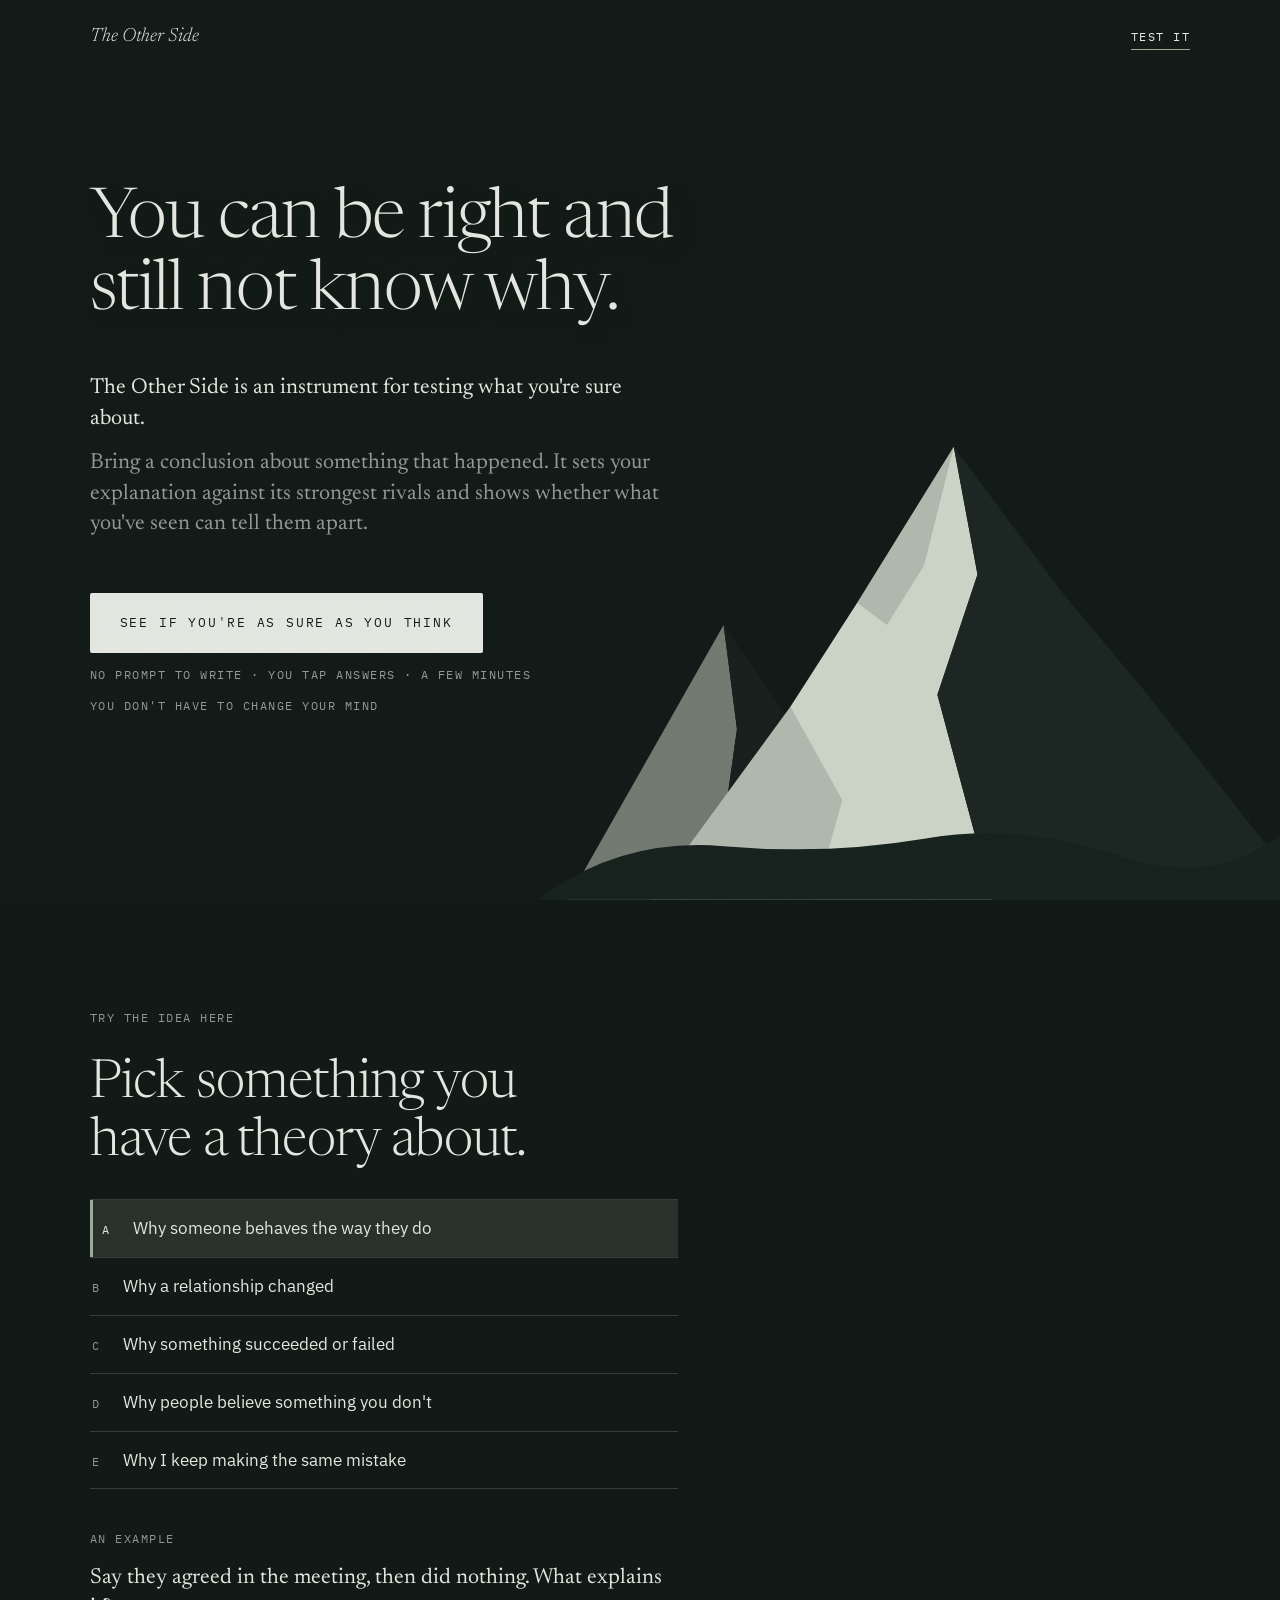
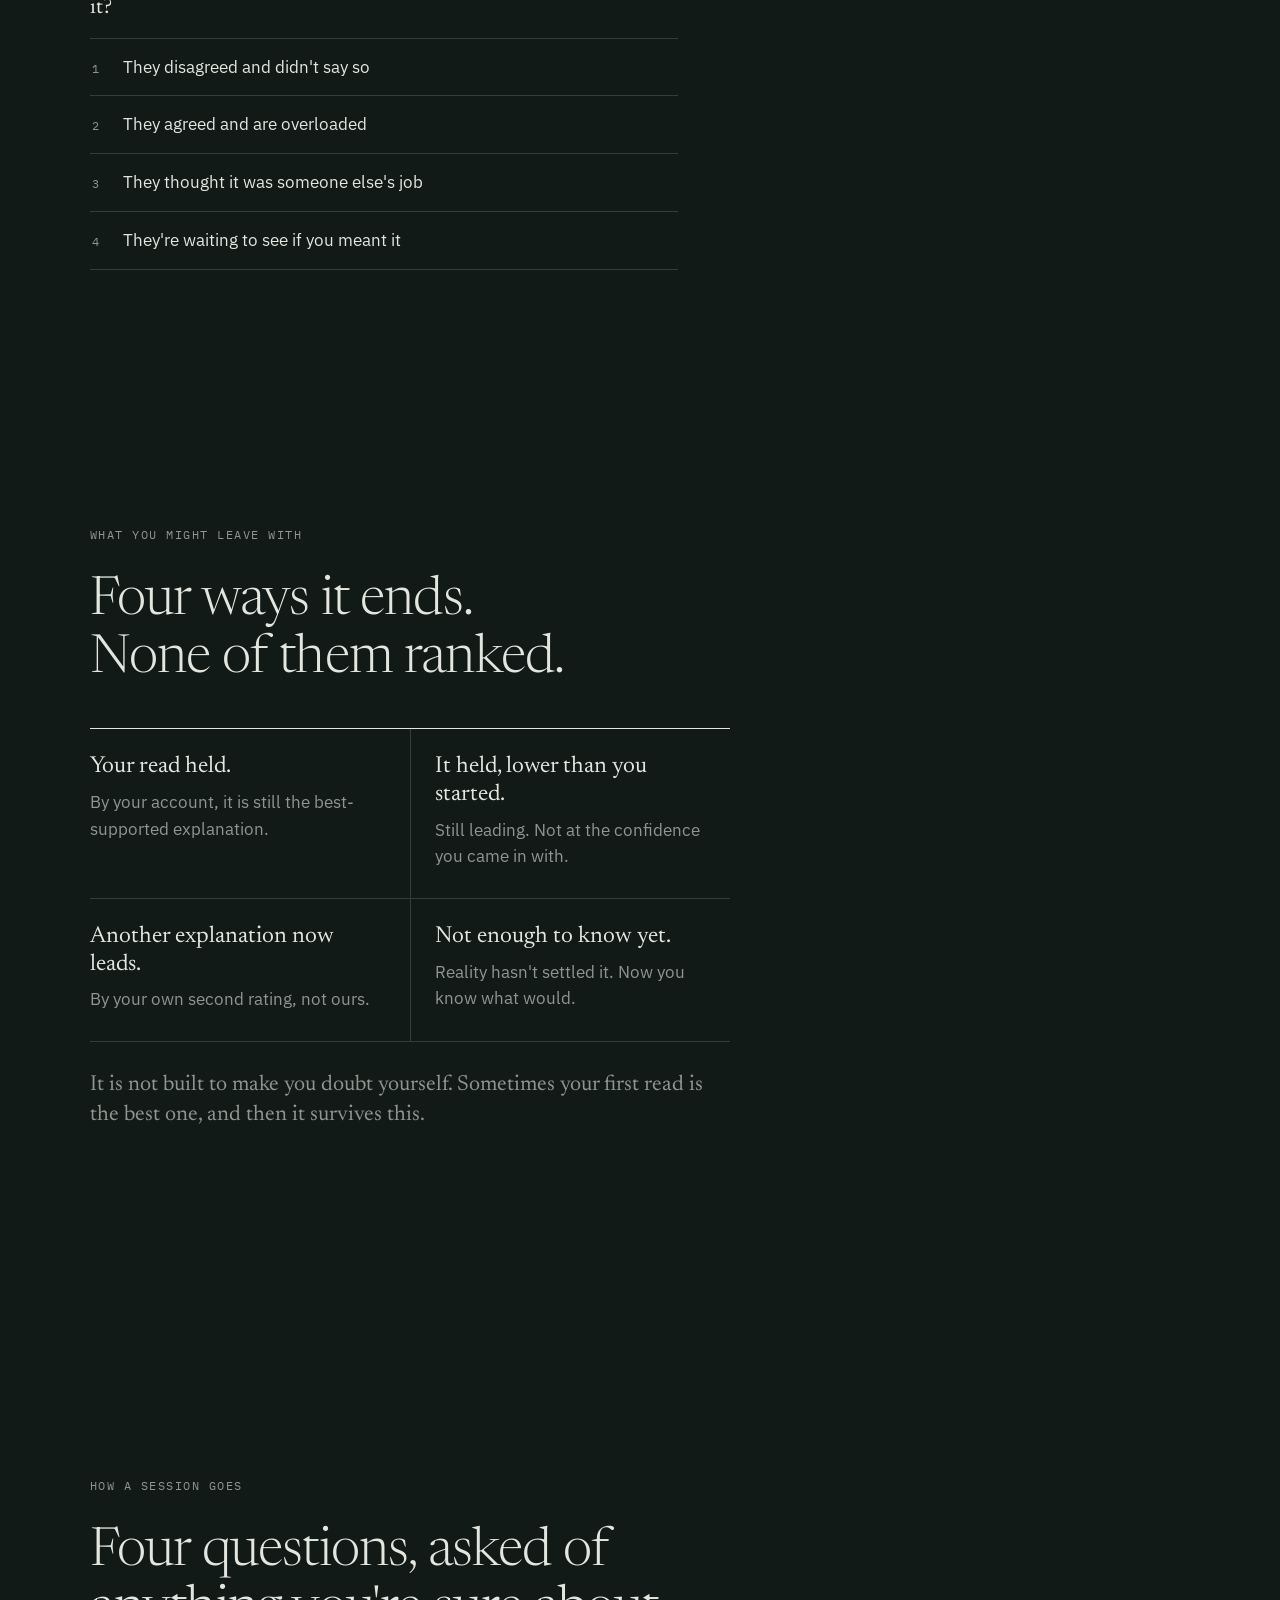
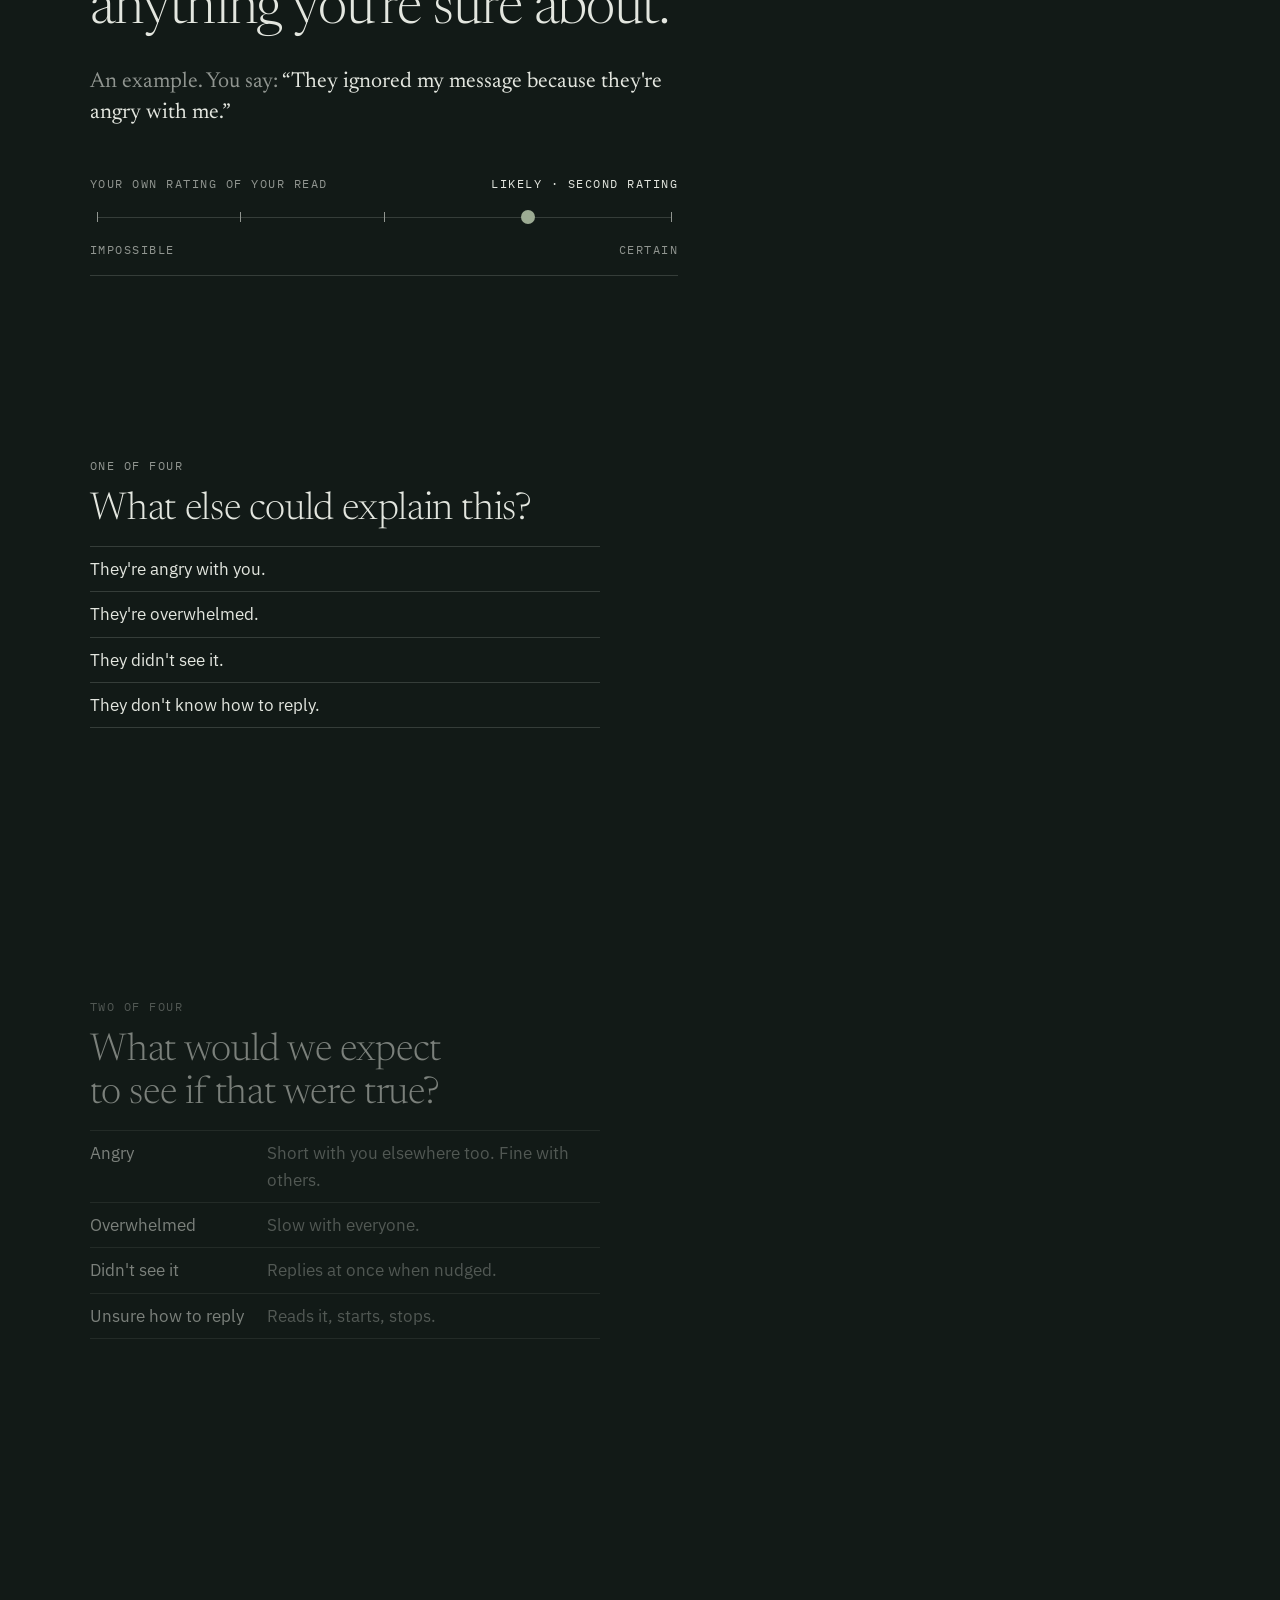
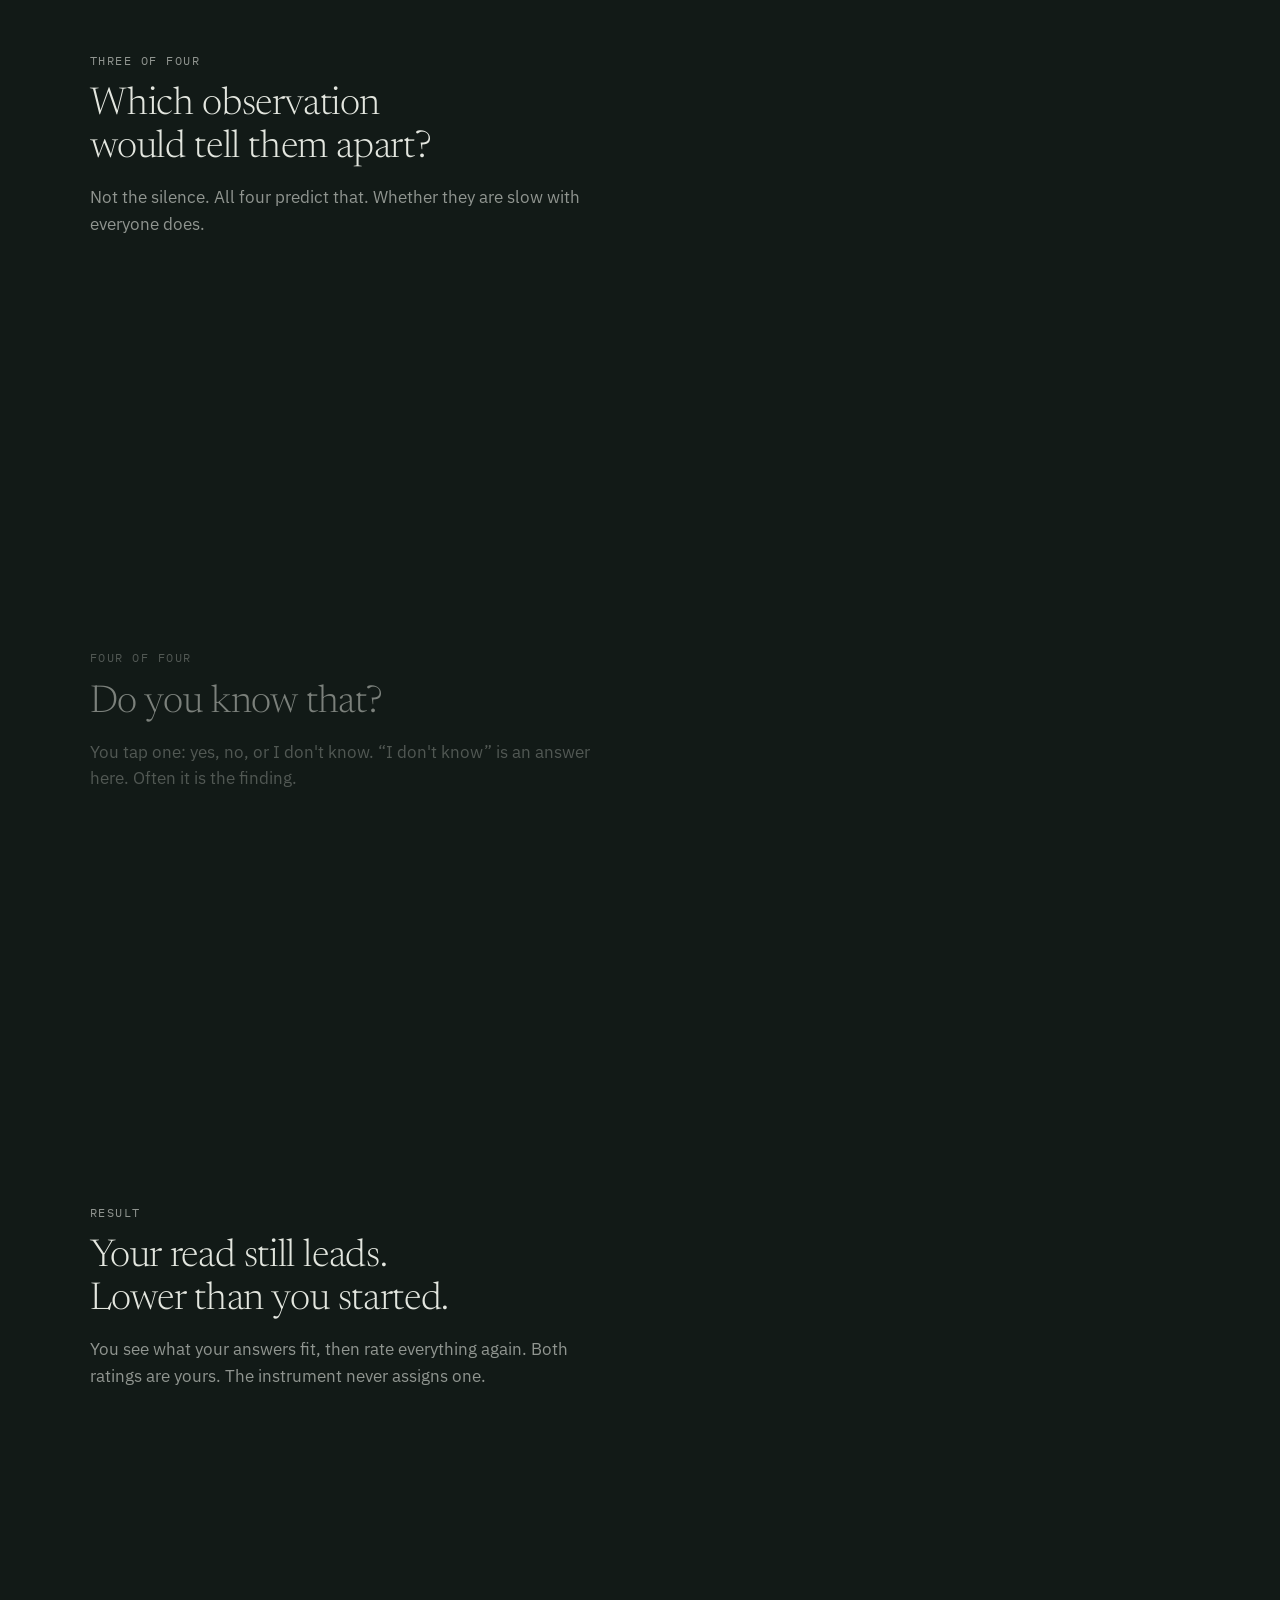
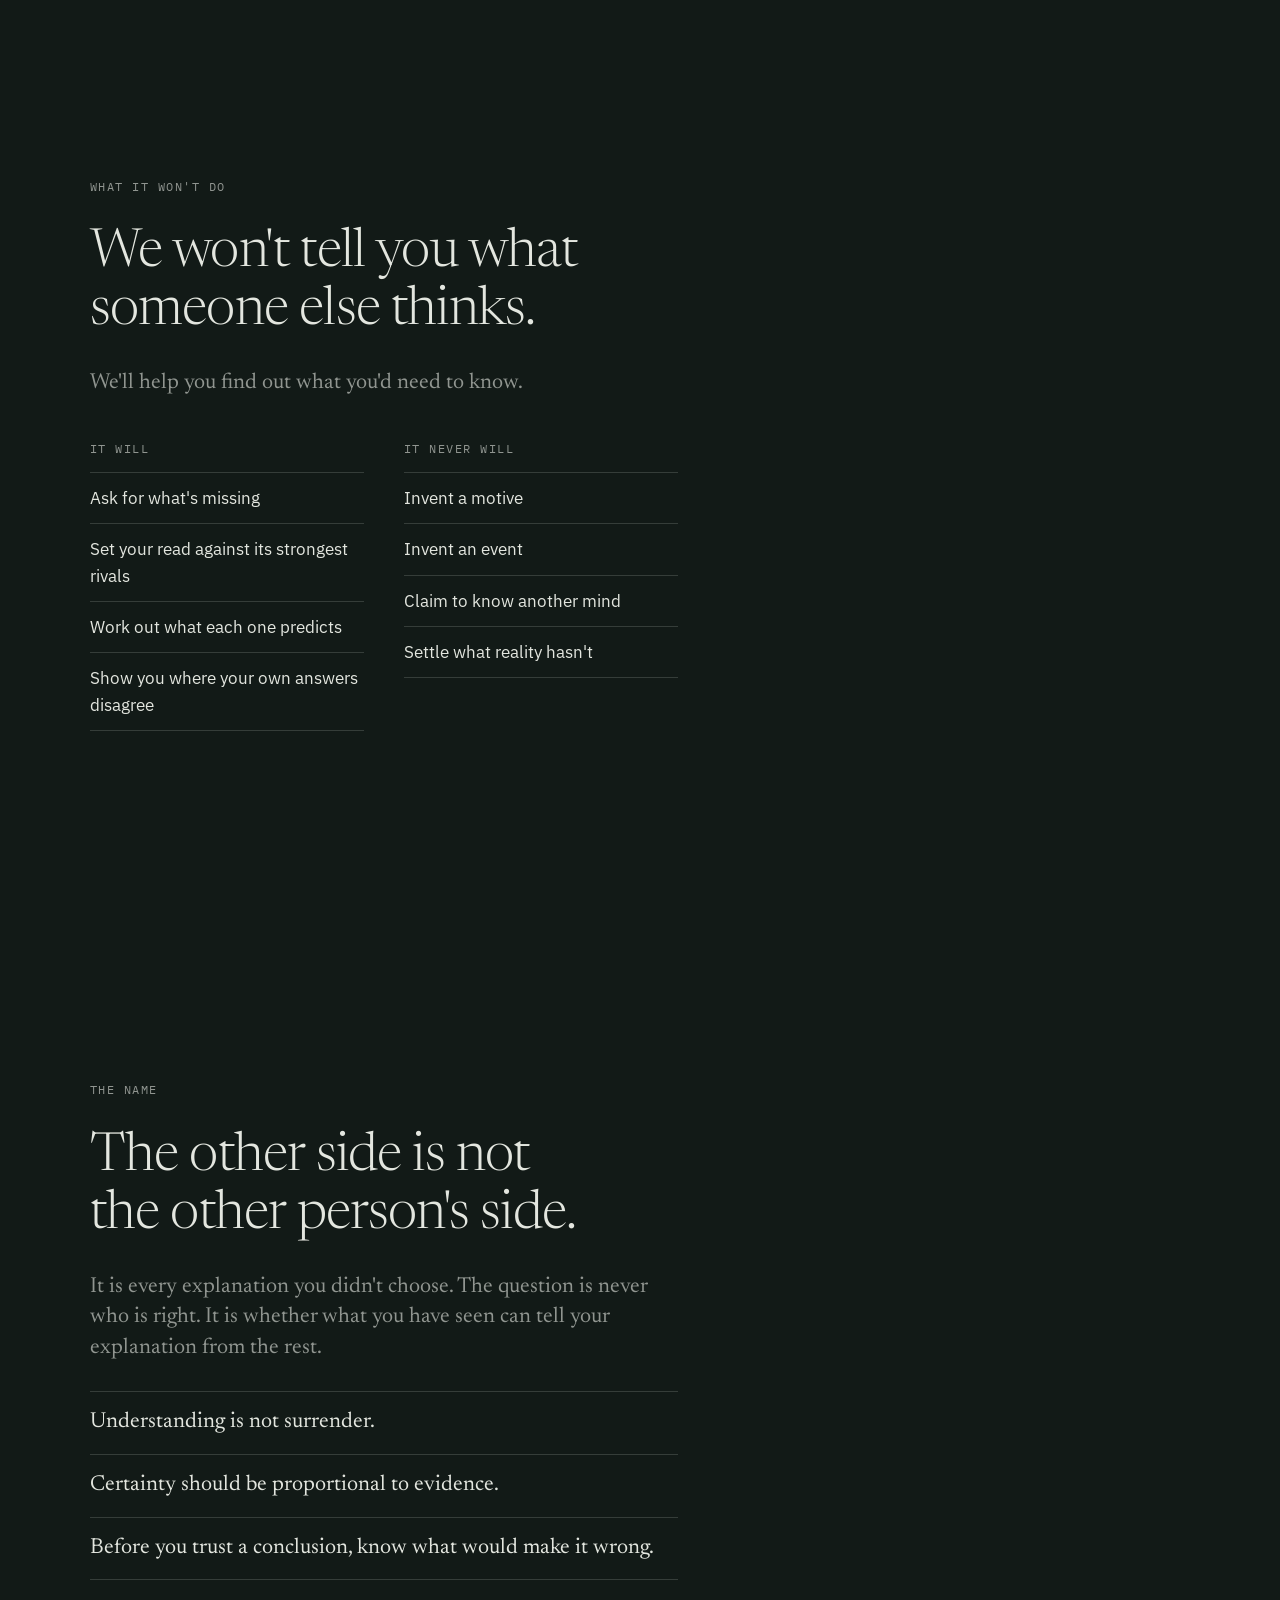
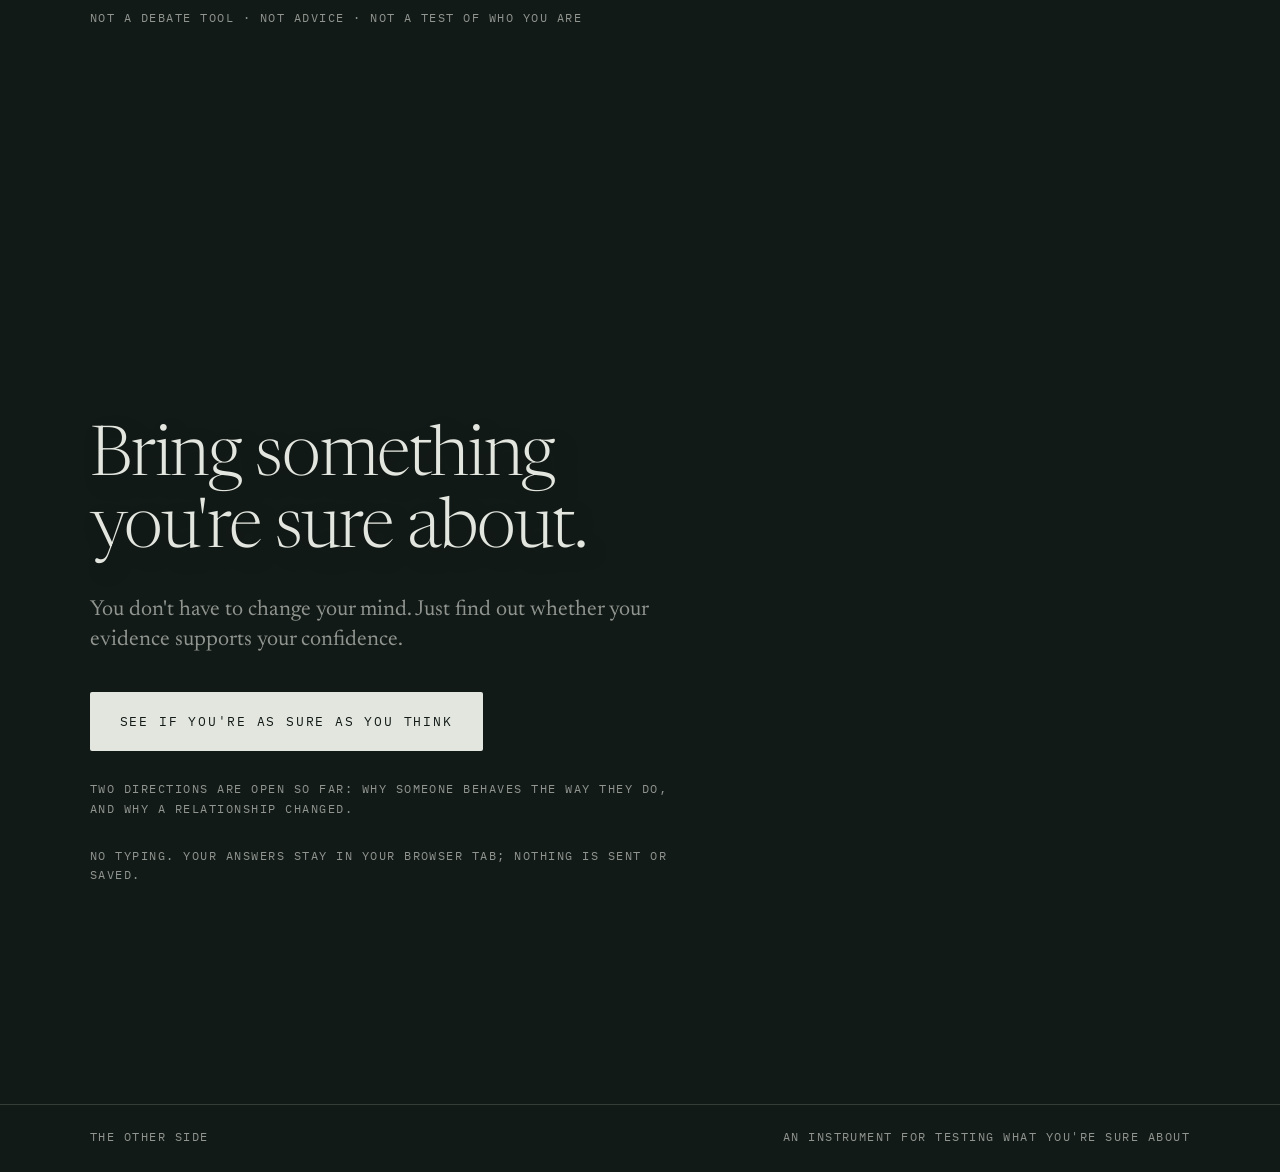
==== commit 92c8c8b4: "Add the 'why someone behaves the way they do' direction; sessions are now door configs in session.js" ====
--- a/index.html
+++ b/index.html
@@ -40,7 +40,7 @@
 
 <header class="top">
   <a class="wordmark" href="#top">The Other Side</a>
-  <a class="begin-link" href="session/">Test it</a>
+  <a class="begin-link go-session" href="session/">Test it</a>
 </header>
 
 <main id="main" class="page">
@@ -53,7 +53,7 @@
         <p class="lead">Bring a conclusion about something that happened. It sets your explanation against its strongest rivals and shows whether what you've seen can tell them apart.</p>
       </div>
       <div class="act">
-        <a class="cta" href="session/">See if you're as sure as you think</a>
+        <a class="cta go-session" href="session/">See if you're as sure as you think</a>
         <p class="label facts">No prompt to write · You tap answers · A few minutes</p>
         <p class="label facts">You don't have to change your mind</p>
       </div>
@@ -211,8 +211,8 @@
     <div class="col">
       <h2 id="h-cta" class="statement">Bring something you're sure about.</h2>
       <p class="lead">You don't have to change your mind. Just find out whether your evidence supports your confidence.</p>
-      <a class="cta" href="session/">See if you're as sure as you think</a>
-      <p class="label note" id="cta-note">One direction is open so far: why a relationship changed.</p>
+      <a class="cta go-session" href="session/">See if you're as sure as you think</a>
+      <p class="label note" id="cta-note">Two directions are open so far: why someone behaves the way they do, and why a relationship changed.</p>
       <p class="label note">No typing. Your answers stay in your browser tab; nothing is sent or saved.</p>
     </div>
   </section>
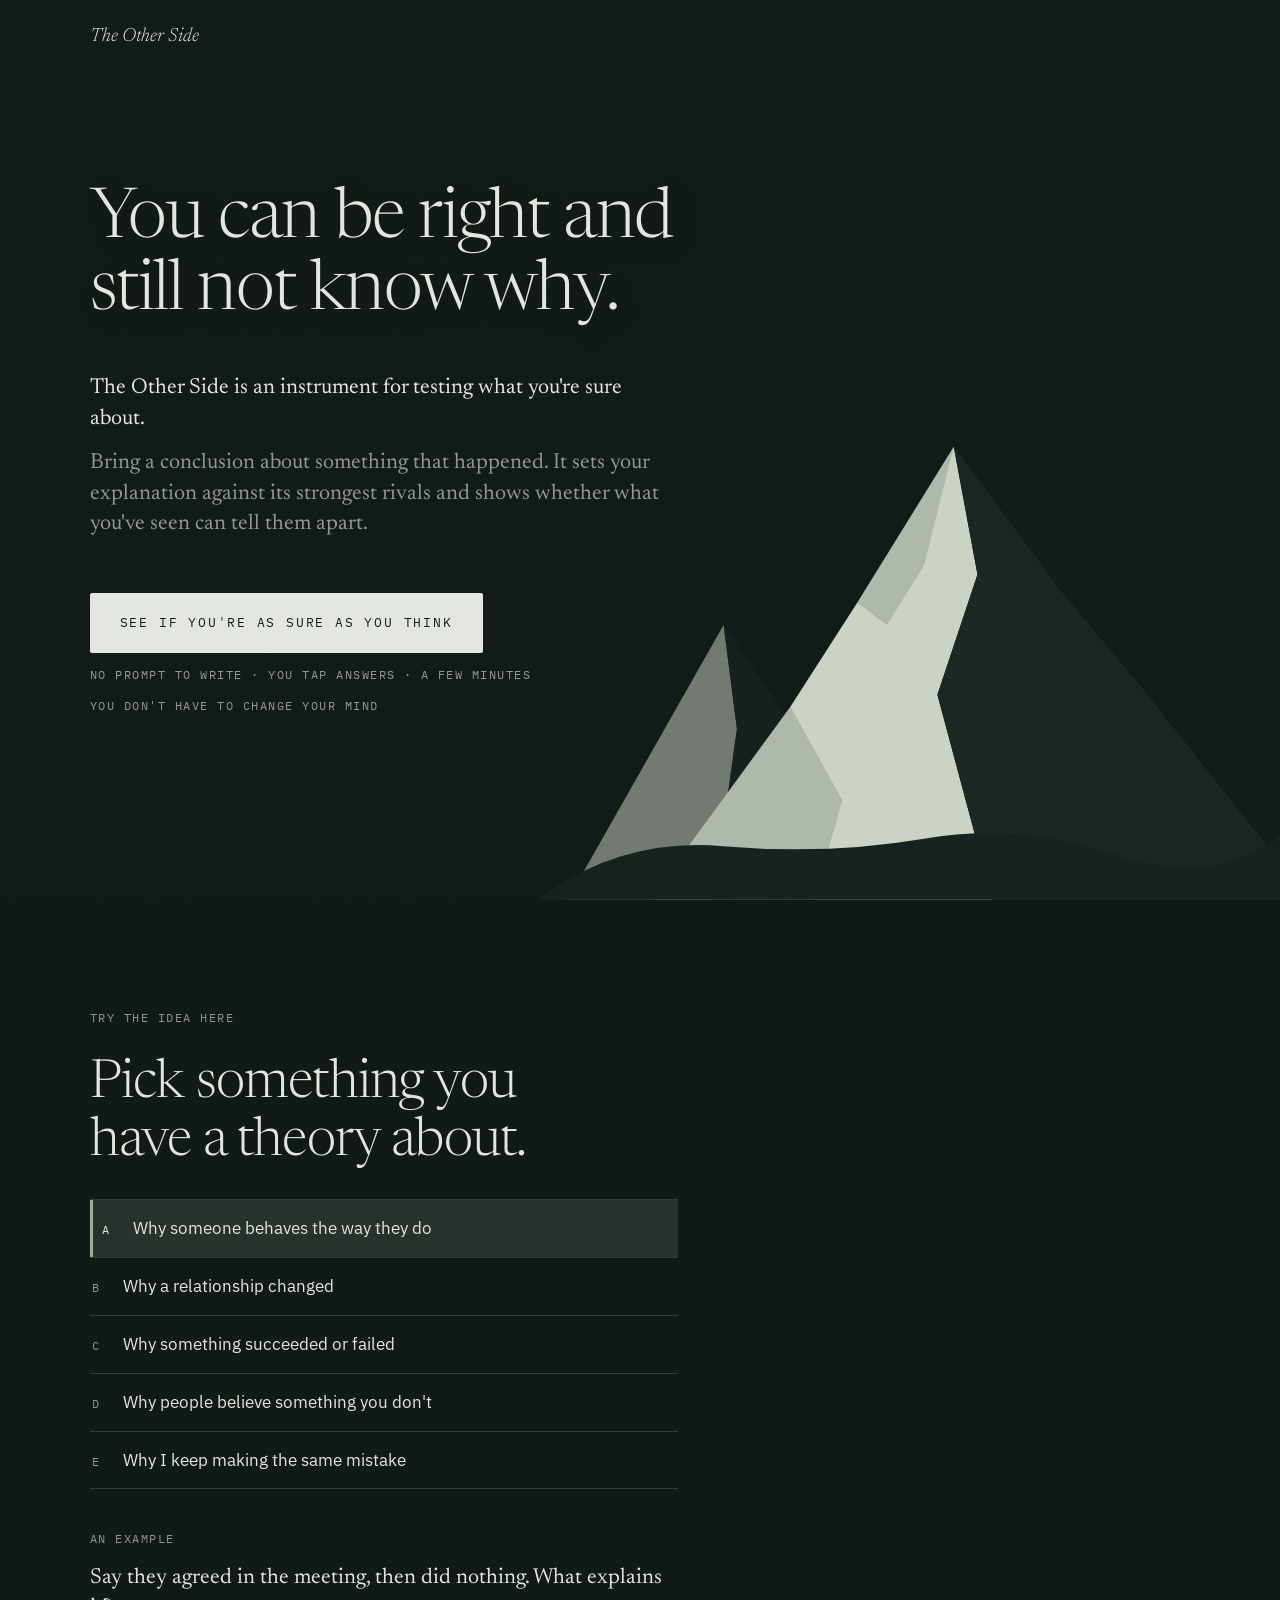
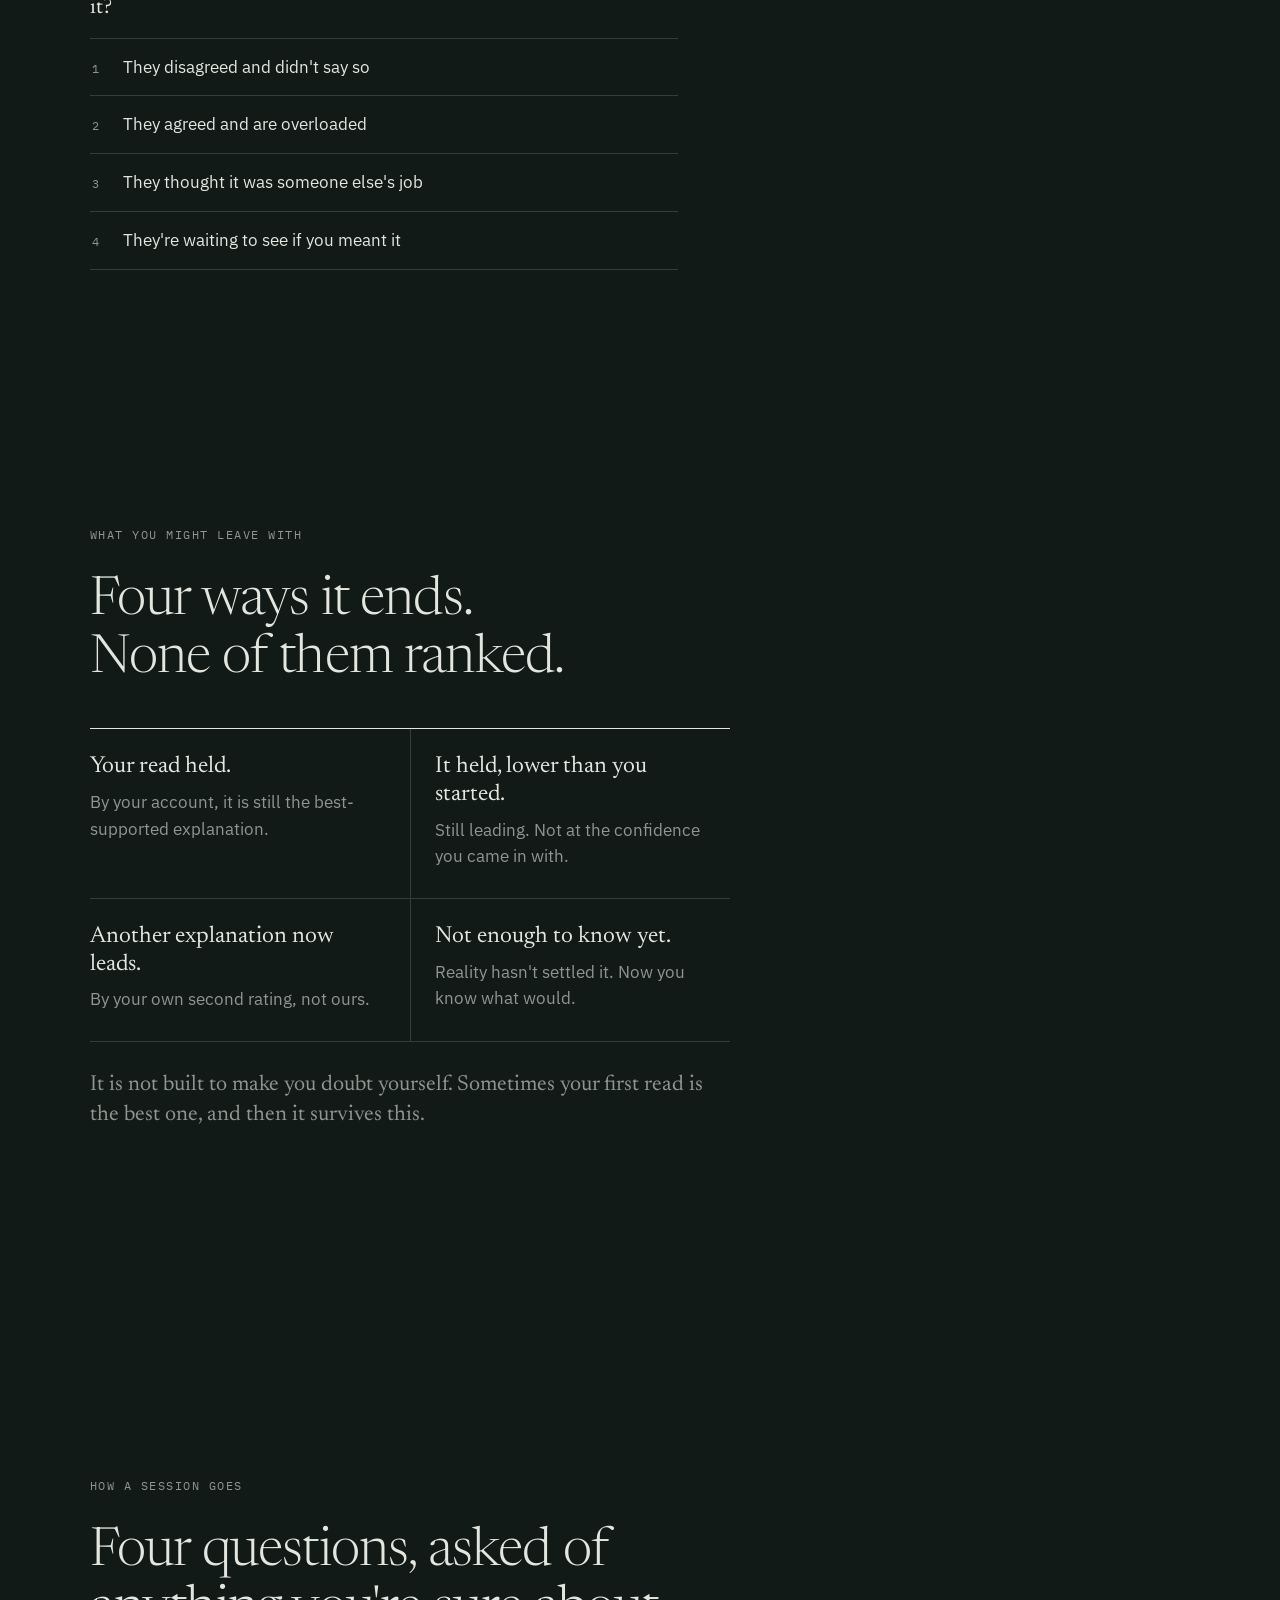
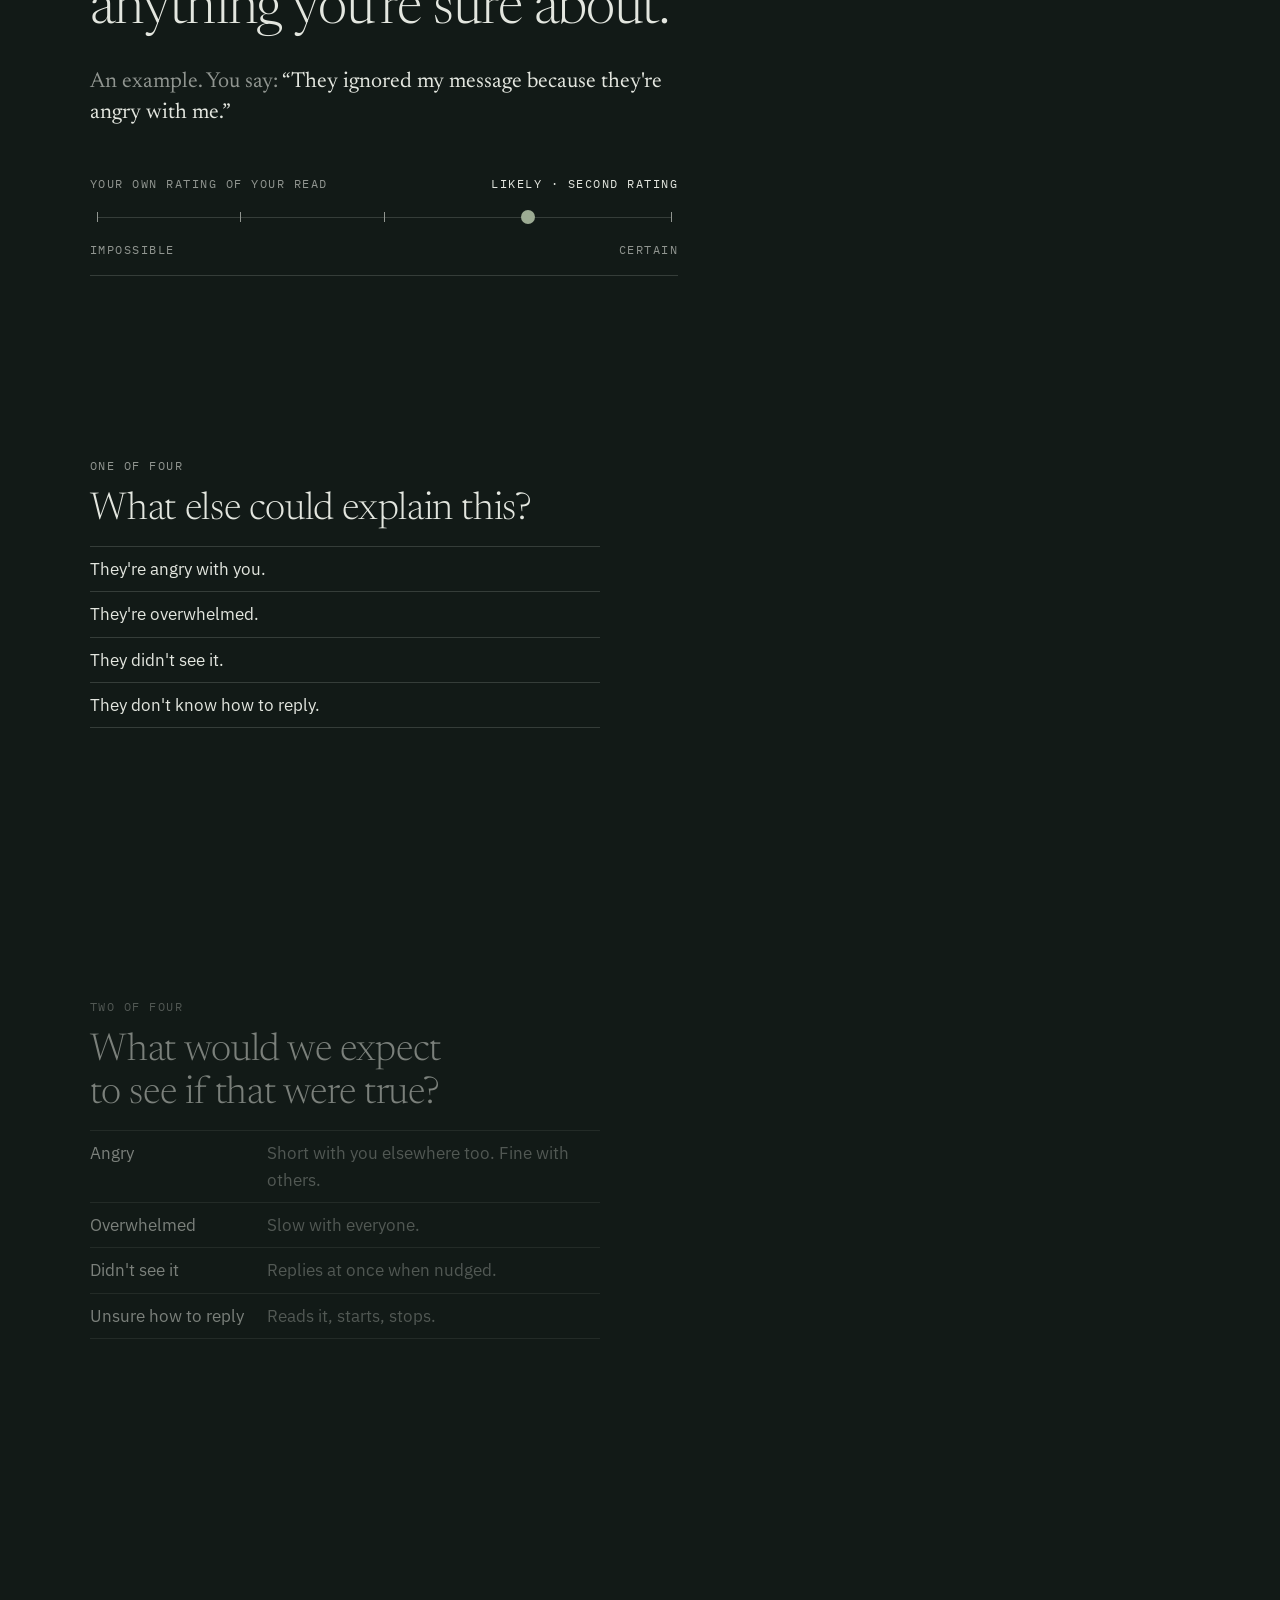
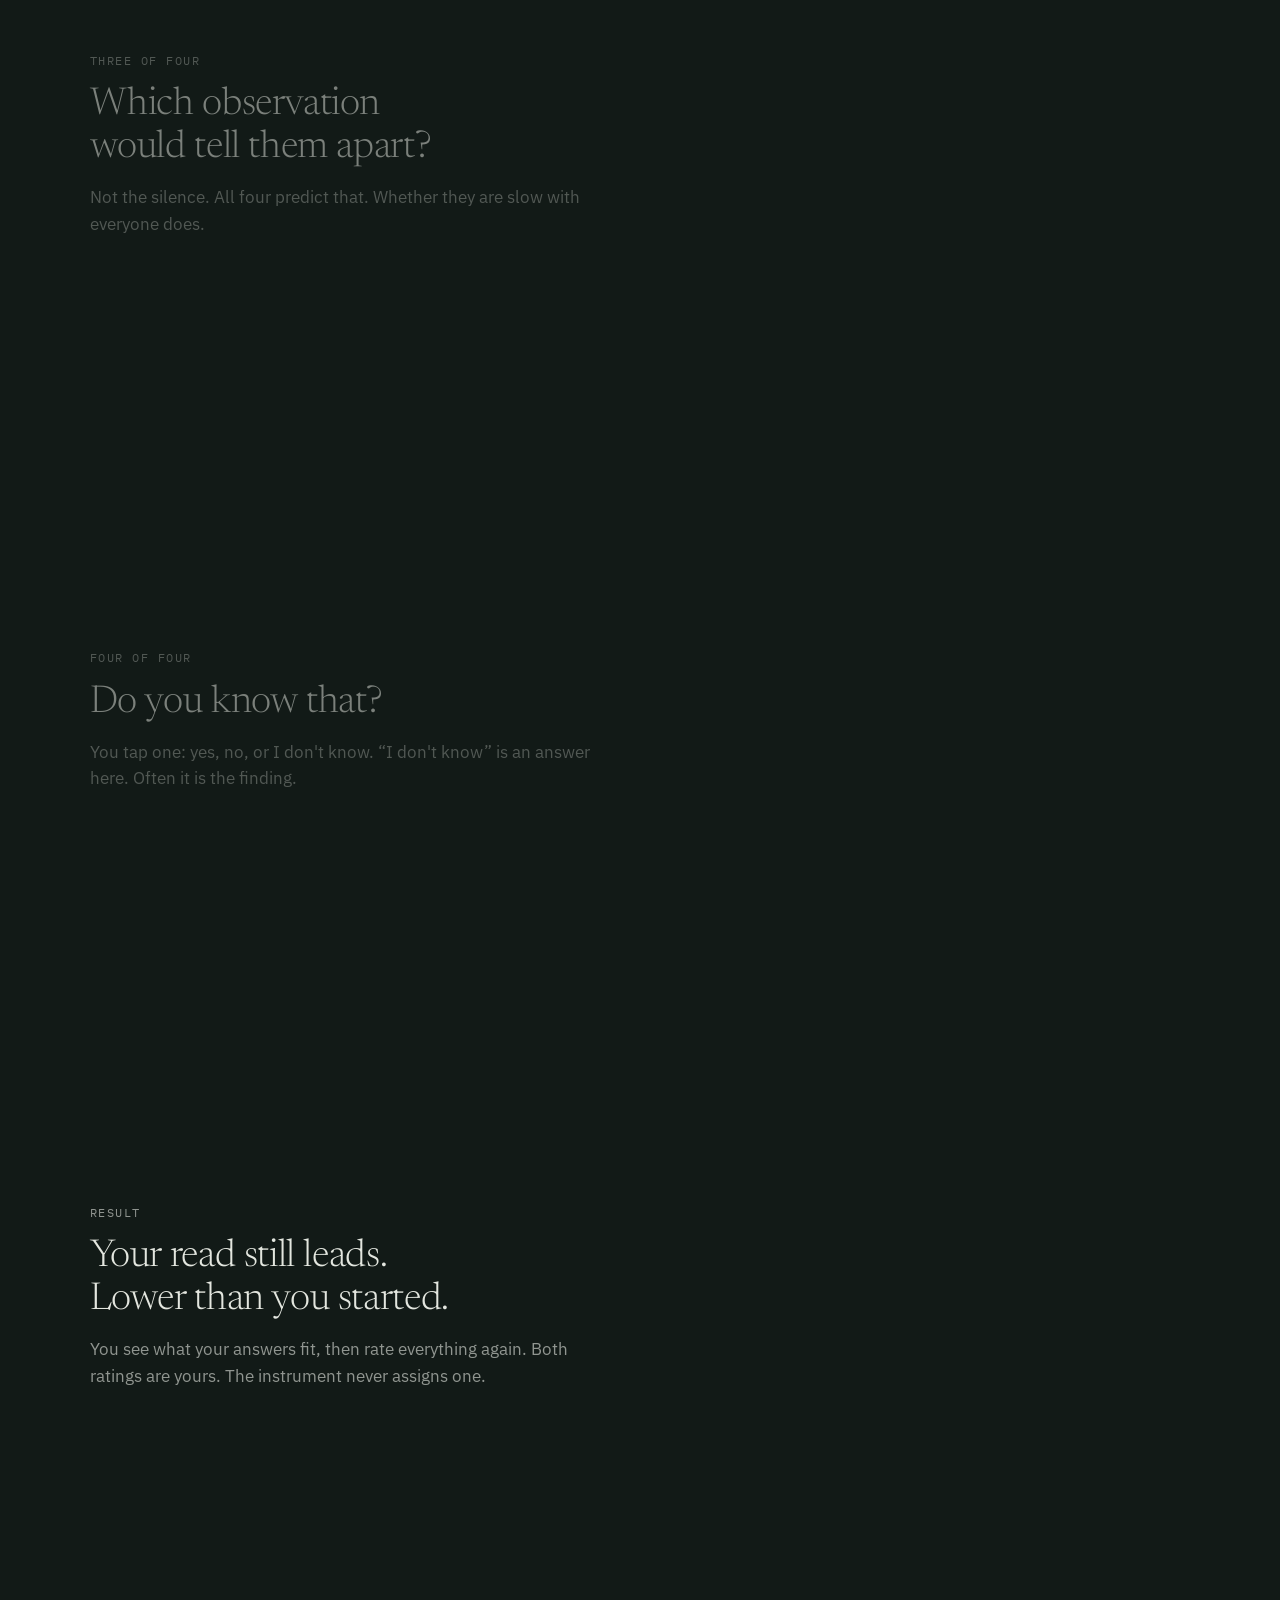
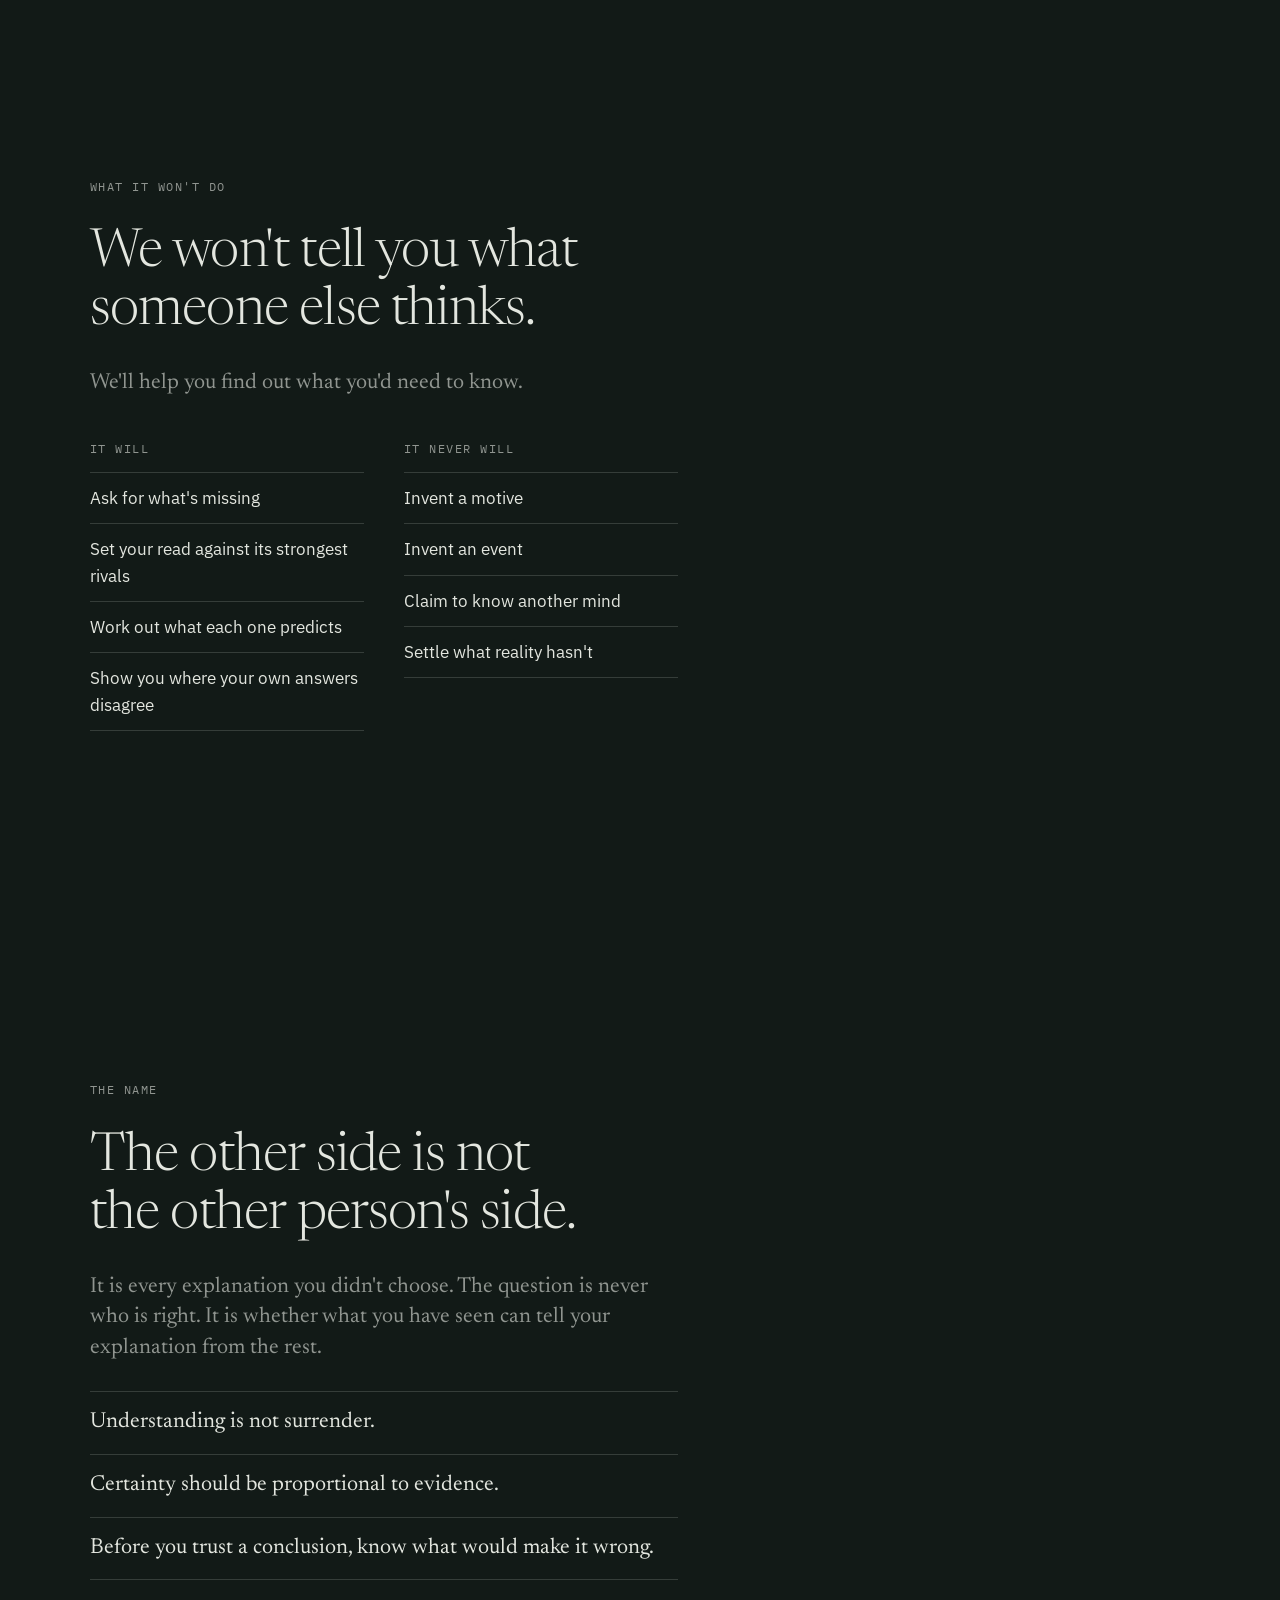
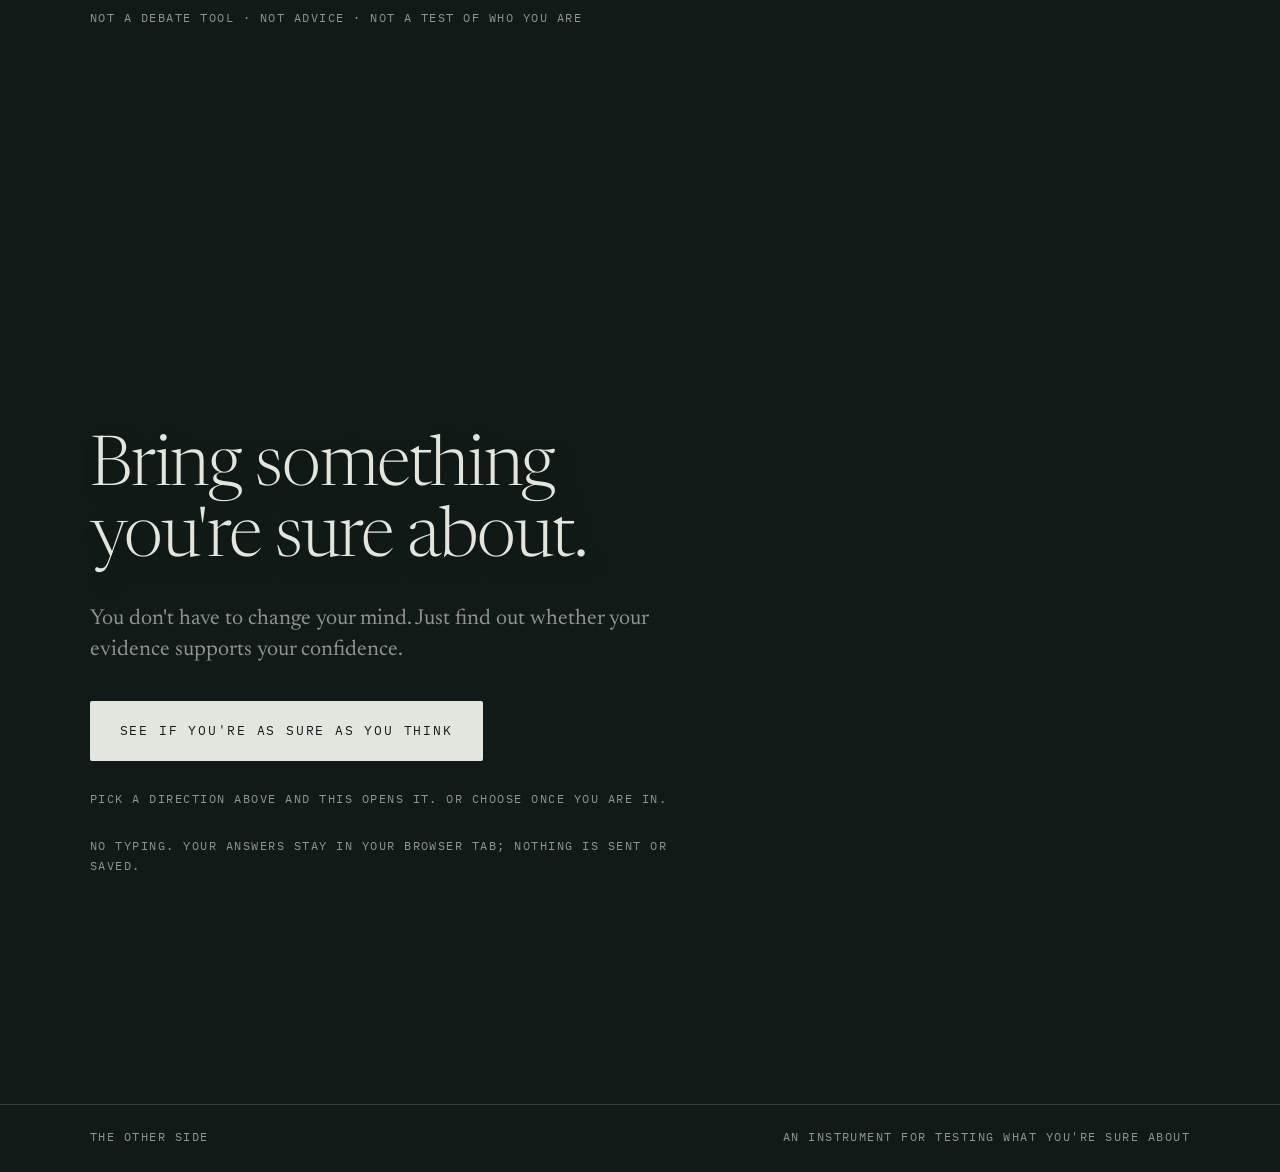
==== commit 7c1efc4e: "Add the remaining three directions (outcomes, beliefs, repeated mistakes); fix second-rating label a" ====
--- a/index.html
+++ b/index.html
@@ -212,7 +212,7 @@
       <h2 id="h-cta" class="statement">Bring something you're sure about.</h2>
       <p class="lead">You don't have to change your mind. Just find out whether your evidence supports your confidence.</p>
       <a class="cta go-session" href="session/">See if you're as sure as you think</a>
-      <p class="label note" id="cta-note">Two directions are open so far: why someone behaves the way they do, and why a relationship changed.</p>
+      <p class="label note" id="cta-note">Pick a direction above and this opens it. Or choose once you are in.</p>
       <p class="label note">No typing. Your answers stay in your browser tab; nothing is sent or saved.</p>
     </div>
   </section>
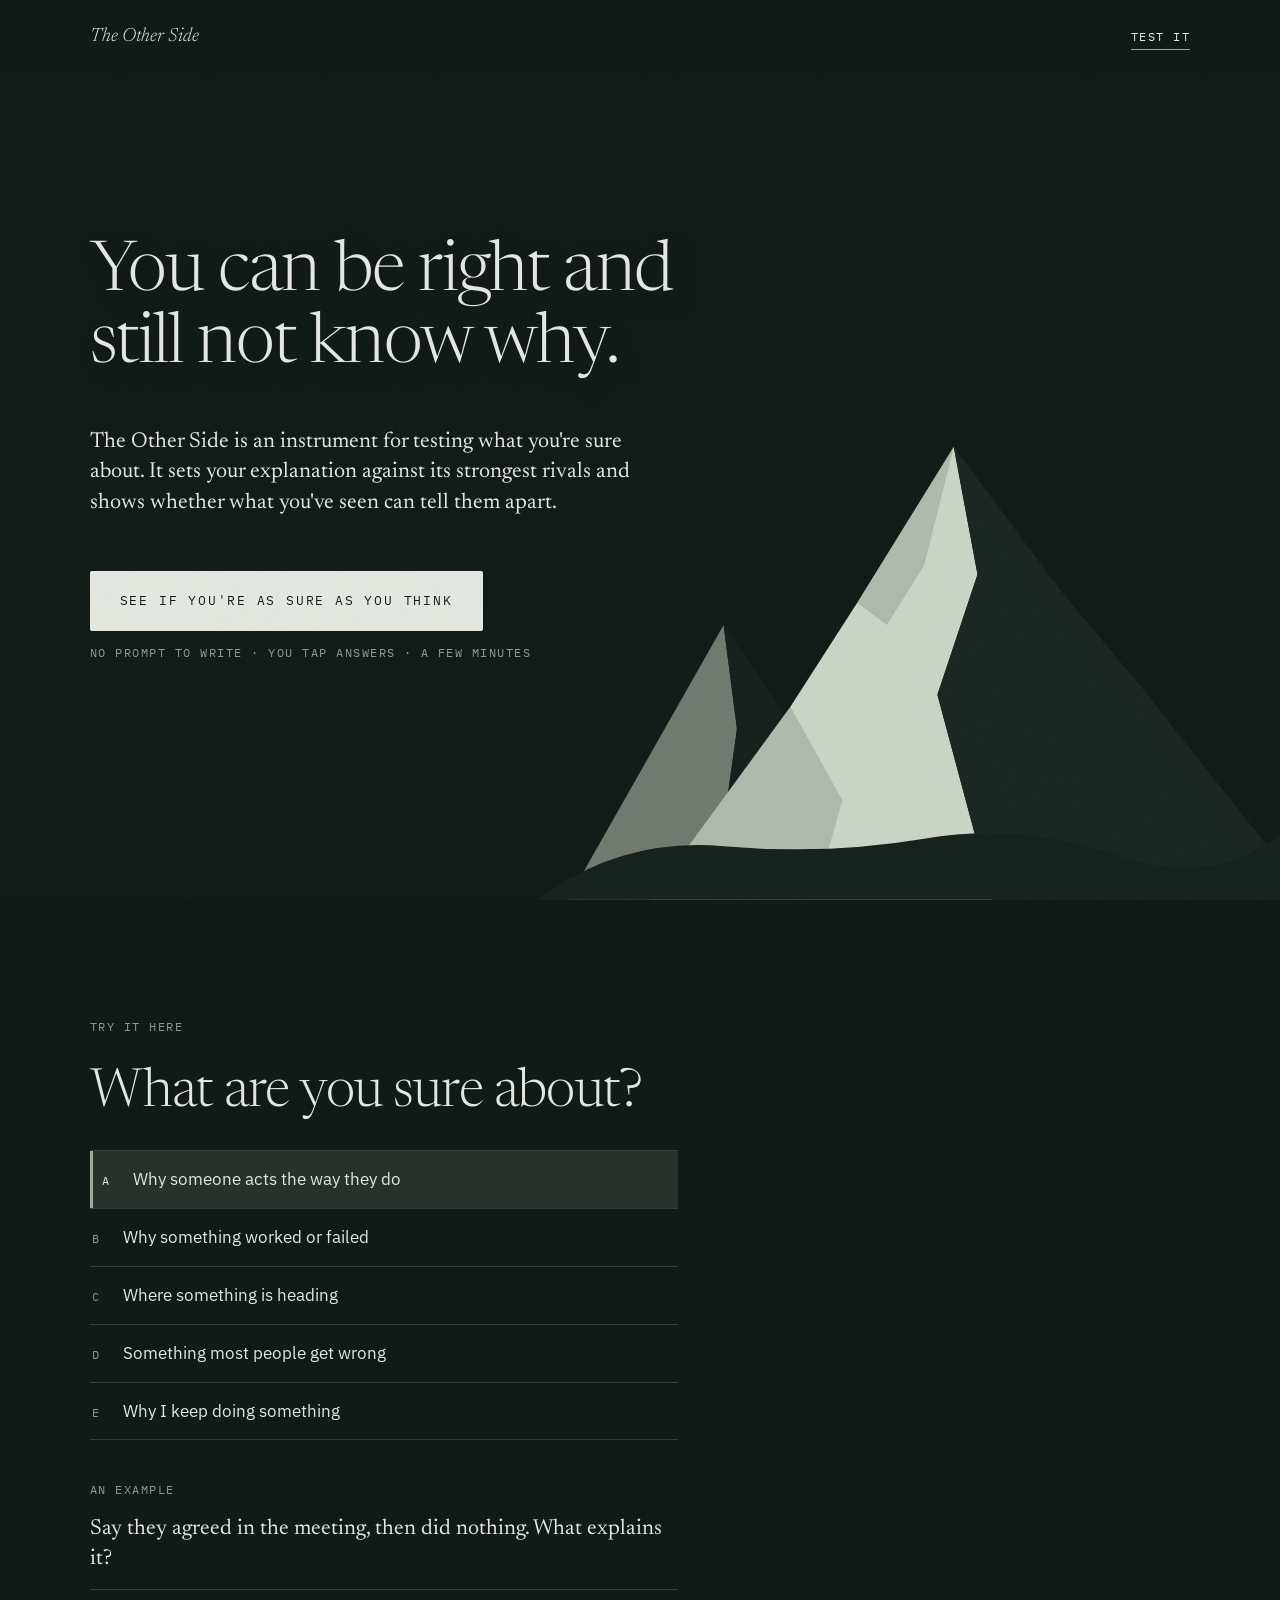
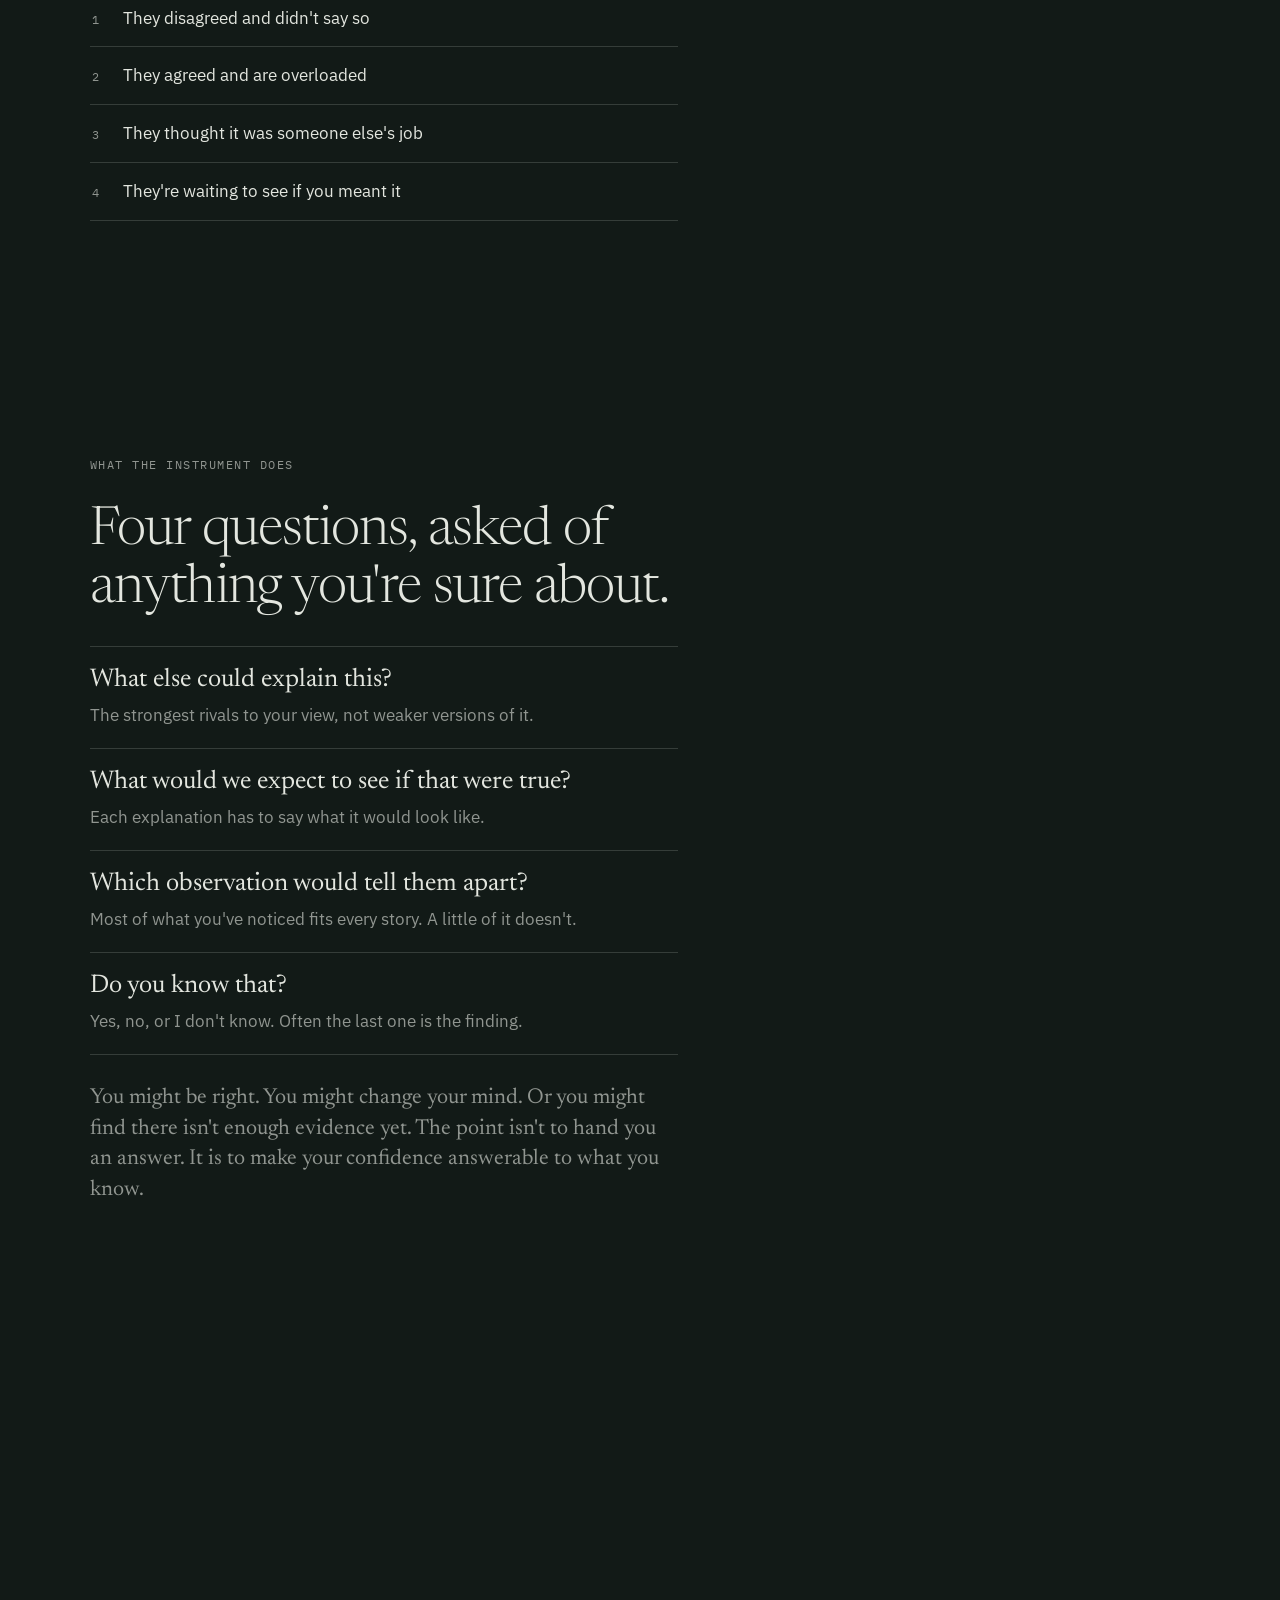
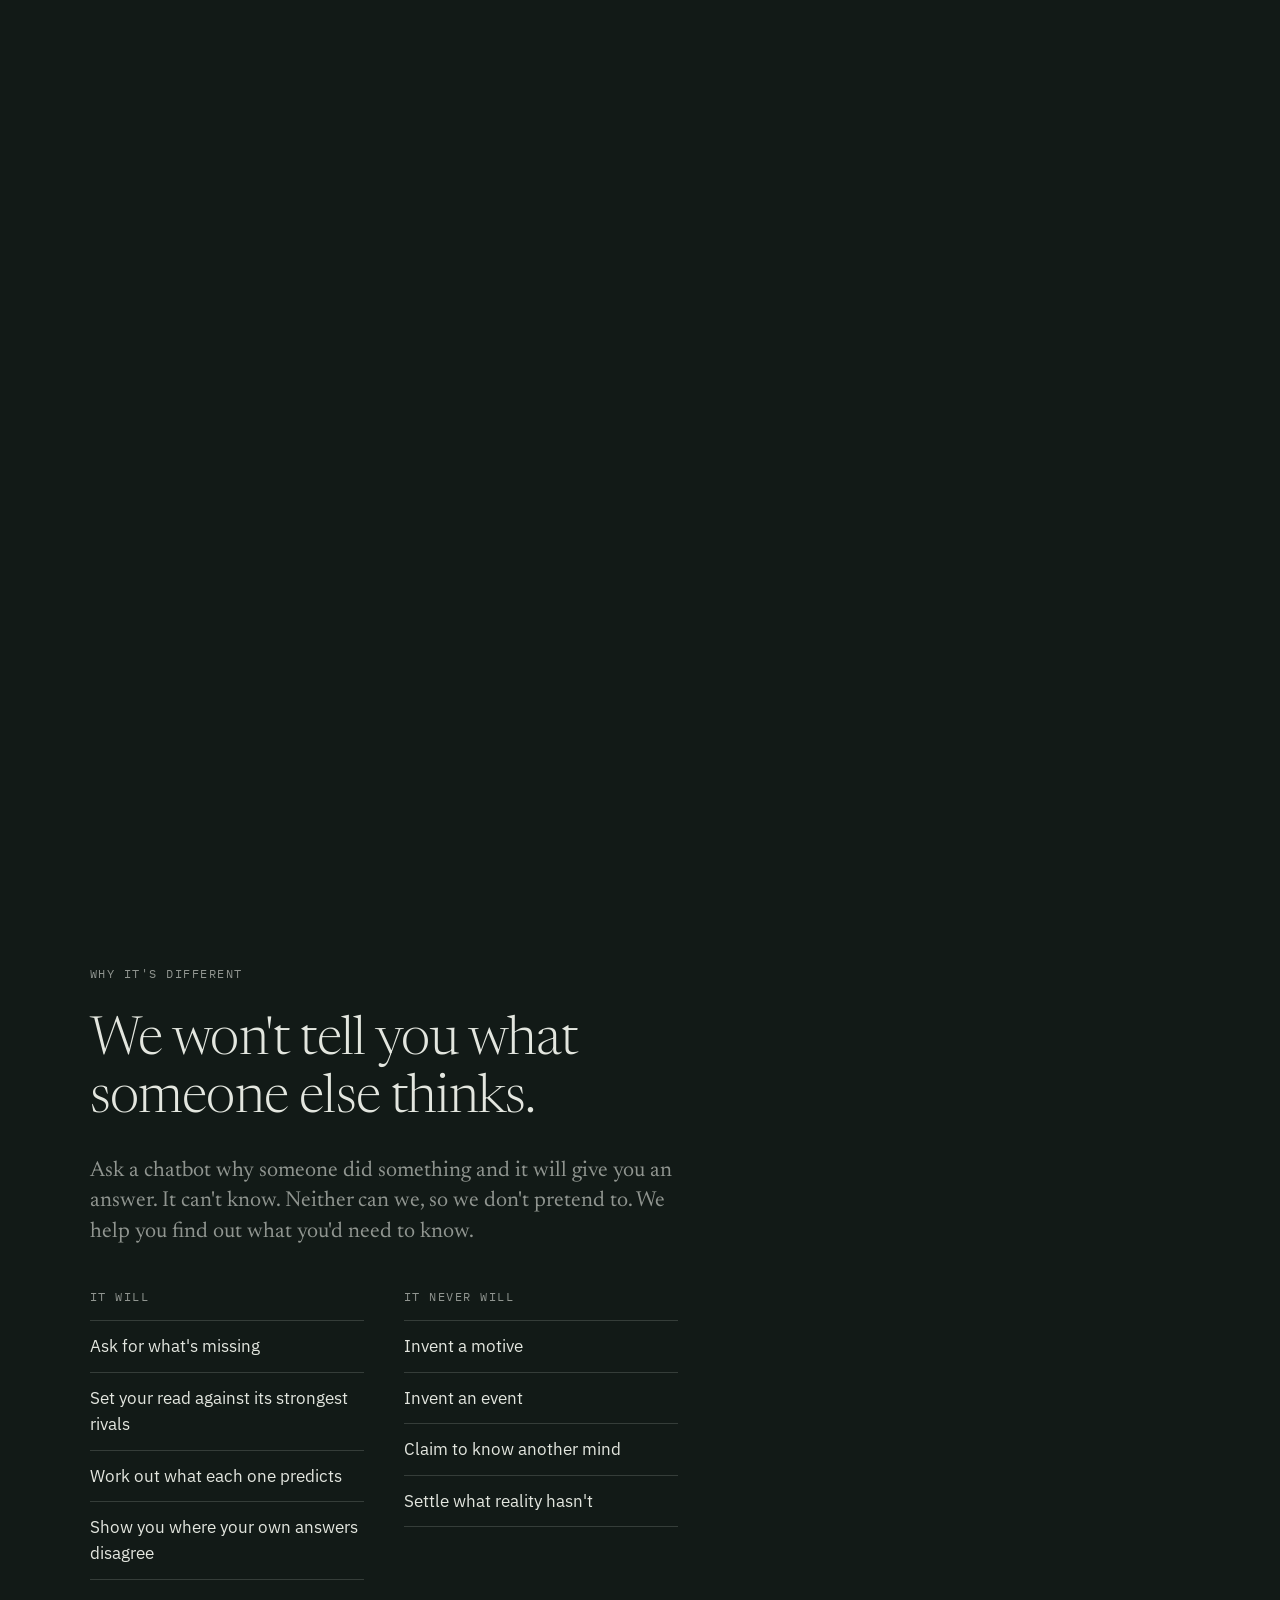
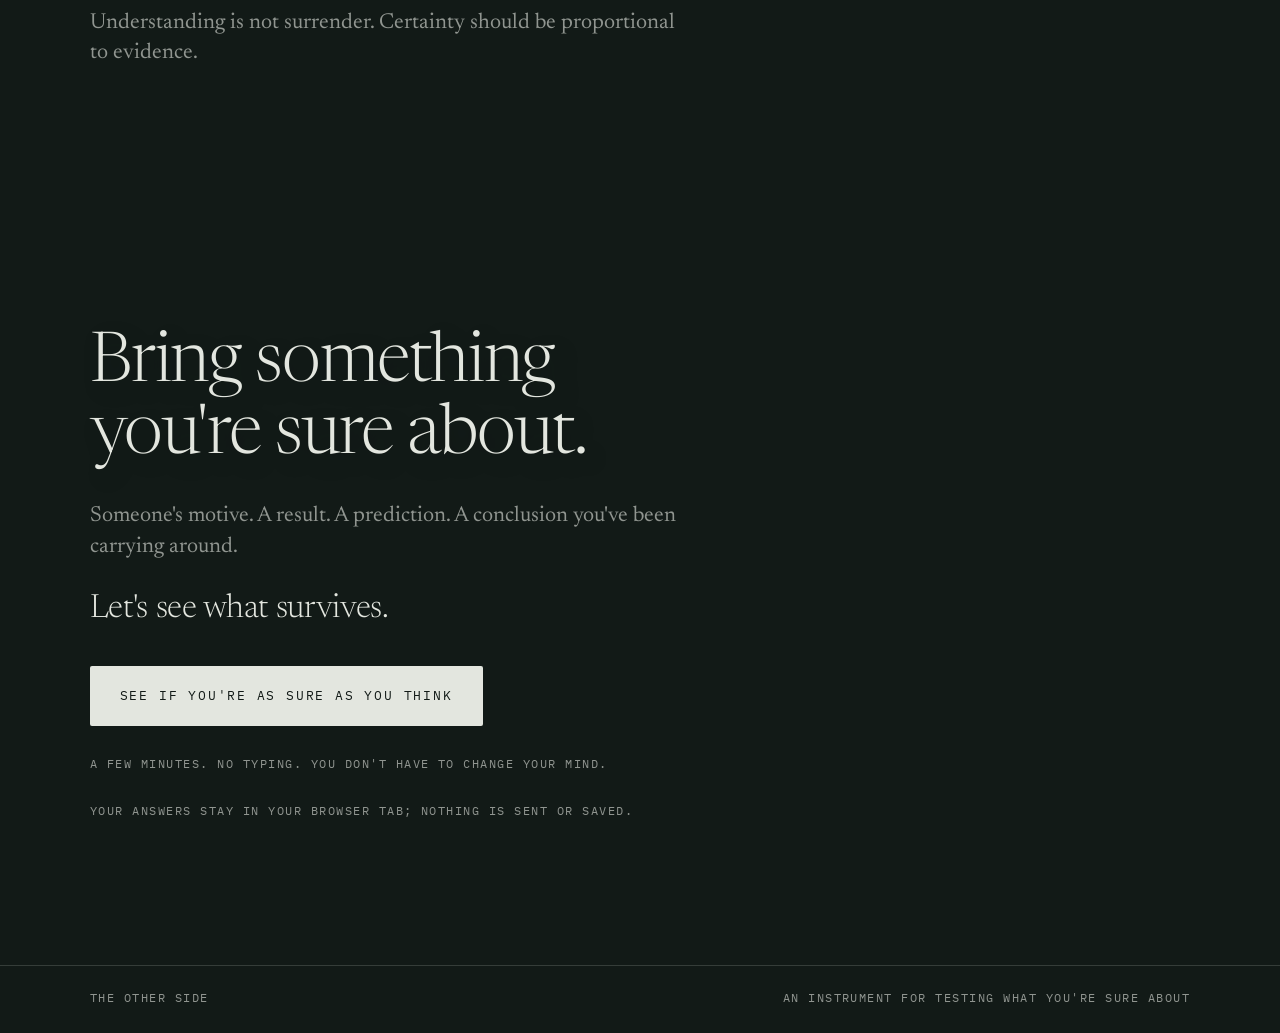
==== commit 2d69aef8: "Refine the directions to five broader ones with a prediction session; shorten the home page to six s" ====
--- a/index.html
+++ b/index.html
@@ -48,33 +48,29 @@
   <section id="top" class="s s-open" aria-labelledby="h-open">
     <div class="col">
       <h1 id="h-open" class="statement">You can be right and still not know why.</h1>
-      <div class="what">
-        <p class="lead strong">The Other Side is an instrument for testing what you're sure about.</p>
-        <p class="lead">Bring a conclusion about something that happened. It sets your explanation against its strongest rivals and shows whether what you've seen can tell them apart.</p>
-      </div>
+      <p class="lead strong">The Other Side is an instrument for testing what you're sure about. It sets your explanation against its strongest rivals and shows whether what you've seen can tell them apart.</p>
       <div class="act">
         <a class="cta go-session" href="session/">See if you're as sure as you think</a>
         <p class="label facts">No prompt to write · You tap answers · A few minutes</p>
-        <p class="label facts">You don't have to change your mind</p>
       </div>
     </div>
   </section>
 
   <section id="turn" class="s s-demo" aria-labelledby="h-demo">
     <div class="col">
-      <p class="label">Try the idea here</p>
-      <h2 id="h-demo" class="head">Pick something you have a theory about.</h2>
+      <p class="label">Try it here</p>
+      <h2 id="h-demo" class="head">What are you sure about?</h2>
       <div class="choices" role="group" aria-labelledby="h-demo">
-        <button type="button" class="choice dir" data-c="person" aria-pressed="true"><span class="k" aria-hidden="true">A</span><span>Why someone behaves the way they do</span></button>
-        <button type="button" class="choice dir" data-c="rel" aria-pressed="false"><span class="k" aria-hidden="true">B</span><span>Why a relationship changed</span></button>
-        <button type="button" class="choice dir" data-c="thing" aria-pressed="false"><span class="k" aria-hidden="true">C</span><span>Why something succeeded or failed</span></button>
-        <button type="button" class="choice dir" data-c="belief" aria-pressed="false"><span class="k" aria-hidden="true">D</span><span>Why people believe something you don't</span></button>
-        <button type="button" class="choice dir" data-c="self" aria-pressed="false"><span class="k" aria-hidden="true">E</span><span>Why I keep making the same mistake</span></button>
+        <button type="button" class="choice dir" data-c="someone" aria-pressed="true"><span class="k" aria-hidden="true">A</span><span>Why someone acts the way they do</span></button>
+        <button type="button" class="choice dir" data-c="thing" aria-pressed="false"><span class="k" aria-hidden="true">B</span><span>Why something worked or failed</span></button>
+        <button type="button" class="choice dir" data-c="future" aria-pressed="false"><span class="k" aria-hidden="true">C</span><span>Where something is heading</span></button>
+        <button type="button" class="choice dir" data-c="belief" aria-pressed="false"><span class="k" aria-hidden="true">D</span><span>Something most people get wrong</span></button>
+        <button type="button" class="choice dir" data-c="self" aria-pressed="false"><span class="k" aria-hidden="true">E</span><span>Why I keep doing something</span></button>
       </div>
 
       <div class="demo">
         <p class="label">An example</p>
-        <p class="lead strong" id="demo-q"><span id="turn-obs">Say they agreed in the meeting, then did nothing.</span> What explains it?</p>
+        <p class="lead strong" id="demo-q"><span id="turn-obs">Say they agreed in the meeting, then did nothing.</span> <span id="turn-ask">What explains it?</span></p>
         <div class="choices" role="group" aria-labelledby="demo-q" id="expl">
           <button type="button" class="choice ex" aria-pressed="false"><span class="k" aria-hidden="true">1</span><span>They disagreed and didn't say so</span></button>
           <button type="button" class="choice ex" aria-pressed="false"><span class="k" aria-hidden="true">2</span><span>They agreed and are overloaded</span></button>
@@ -93,73 +89,23 @@
           <div><dt>They're waiting to see if you meant it</dt><dd>They move as soon as you ask a second time.</dd></div>
         </dl>
         <p class="pull">Your explanation may be right. But the observation is compatible with every one of these, so on its own it can't tell them apart.</p>
-        <p class="lead">That is the whole instrument: find what would tell them apart, then check whether you know it.</p>
+        <p class="lead strong">Which of those have you actually seen?</p>
       </div>
     </div>
     <p class="sr" aria-live="polite" id="live"></p>
   </section>
 
-  <section id="endings" class="s s-end" aria-labelledby="h-end">
-    <div class="col wide">
-      <p class="label">What you might leave with</p>
-      <h2 id="h-end" class="head">Four ways it ends. None of them ranked.</h2>
-      <ul class="endings">
-        <li><h3>Your read held.</h3><p>By your account, it is still the best-supported explanation.</p></li>
-        <li><h3>It held, lower than you started.</h3><p>Still leading. Not at the confidence you came in with.</p></li>
-        <li><h3>Another explanation now leads.</h3><p>By your own second rating, not ours.</p></li>
-        <li><h3>Not enough to know yet.</h3><p>Reality hasn't settled it. Now you know what would.</p></li>
-      </ul>
-      <p class="lead">It is not built to make you doubt yourself. Sometimes your first read is the best one, and then it survives this.</p>
-    </div>
-  </section>
-
   <section id="instrument" class="s s-inst" aria-labelledby="h-inst">
     <div class="col">
-      <p class="label">How a session goes</p>
+      <p class="label">What the instrument does</p>
       <h2 id="h-inst" class="head">Four questions, asked of anything you're sure about.</h2>
-      <p class="lead">An example. You say: <span class="say">“They ignored my message because they're angry with me.”</span></p>
-      <div class="gauge" id="gauge" style="--g:.95">
-        <div class="g-top"><span class="label">Your own rating of your read</span><span class="label g-val" id="g-val">Almost certainly · first rating</span></div>
-        <div class="g-track" aria-hidden="true"><i></i><i></i><i></i><i></i><i></i><b></b></div>
-        <div class="g-ends label" aria-hidden="true"><span>Impossible</span><span>Certain</span></div>
-      </div>
-      <ol class="steps">
-        <li class="step" data-g=".95" data-v="Almost certainly · first rating">
-          <span class="label">One of four</span>
-          <h3>What else could explain this?</h3>
-          <ul class="mini">
-            <li>They're angry with you.</li>
-            <li>They're overwhelmed.</li>
-            <li>They didn't see it.</li>
-            <li>They don't know how to reply.</li>
-          </ul>
-        </li>
-        <li class="step" data-g=".95" data-v="Almost certainly · first rating">
-          <span class="label">Two of four</span>
-          <h3>What would we expect to see if that were true?</h3>
-          <dl class="mini">
-            <div><dt>Angry</dt><dd>Short with you elsewhere too. Fine with others.</dd></div>
-            <div><dt>Overwhelmed</dt><dd>Slow with everyone.</dd></div>
-            <div><dt>Didn't see it</dt><dd>Replies at once when nudged.</dd></div>
-            <div><dt>Unsure how to reply</dt><dd>Reads it, starts, stops.</dd></div>
-          </dl>
-        </li>
-        <li class="step" data-g=".95" data-v="Almost certainly · first rating">
-          <span class="label">Three of four</span>
-          <h3>Which observation would tell them apart?</h3>
-          <p>Not the silence. All four predict that. Whether they are slow with everyone does.</p>
-        </li>
-        <li class="step" data-g=".95" data-v="Almost certainly · first rating">
-          <span class="label">Four of four</span>
-          <h3>Do you know that?</h3>
-          <p>You tap one: yes, no, or I don't know. “I don't know” is an answer here. Often it is the finding.</p>
-        </li>
-        <li class="step" data-g=".75" data-v="Likely · second rating">
-          <span class="label">Result</span>
-          <h3>Your read still leads. Lower than you started.</h3>
-          <p>You see what your answers fit, then rate everything again. Both ratings are yours. The instrument never assigns one.</p>
-        </li>
+      <ol class="qs">
+        <li><h3>What else could explain this?</h3><p>The strongest rivals to your view, not weaker versions of it.</p></li>
+        <li><h3>What would we expect to see if that were true?</h3><p>Each explanation has to say what it would look like.</p></li>
+        <li><h3>Which observation would tell them apart?</h3><p>Most of what you've noticed fits every story. A little of it doesn't.</p></li>
+        <li><h3>Do you know that?</h3><p>Yes, no, or I don't know. Often the last one is the finding.</p></li>
       </ol>
+      <p class="lead">You might be right. You might change your mind. Or you might find there isn't enough evidence yet. The point isn't to hand you an answer. It is to make your confidence answerable to what you know.</p>
     </div>
   </section>
 
@@ -167,9 +113,9 @@
 
   <section id="law" class="s s-law" aria-labelledby="h-law">
     <div class="col">
-      <p class="label">What it won't do</p>
+      <p class="label">Why it's different</p>
       <h2 id="h-law" class="head">We won't tell you what someone else thinks.</h2>
-      <p class="lead">We'll help you find out what you'd need to know.</p>
+      <p class="lead">Ask a chatbot why someone did something and it will give you an answer. It can't know. Neither can we, so we don't pretend to. We help you find out what you'd need to know.</p>
       <div class="law">
         <div>
           <h3 class="label">It will</h3>
@@ -190,30 +136,18 @@
           </ul>
         </div>
       </div>
-    </div>
-  </section>
-
-  <section id="name" class="s s-name" aria-labelledby="h-name">
-    <div class="col">
-      <p class="label">The name</p>
-      <h2 id="h-name" class="head">The other side is not the other person's side.</h2>
-      <p class="lead">It is every explanation you didn't choose. The question is never who is right. It is whether what you have seen can tell your explanation from the rest.</p>
-      <ul class="principles">
-        <li>Understanding is not surrender.</li>
-        <li>Certainty should be proportional to evidence.</li>
-        <li>Before you trust a conclusion, know what would make it wrong.</li>
-      </ul>
-      <p class="label">Not a debate tool · Not advice · Not a test of who you are</p>
+      <p class="lead">Understanding is not surrender. Certainty should be proportional to evidence.</p>
     </div>
   </section>
 
   <section id="begin" class="s s-cta" aria-labelledby="h-cta">
     <div class="col">
       <h2 id="h-cta" class="statement">Bring something you're sure about.</h2>
-      <p class="lead">You don't have to change your mind. Just find out whether your evidence supports your confidence.</p>
+      <p class="lead">Someone's motive. A result. A prediction. A conclusion you've been carrying around.</p>
+      <p class="pull">Let's see what survives.</p>
       <a class="cta go-session" href="session/">See if you're as sure as you think</a>
-      <p class="label note" id="cta-note">Pick a direction above and this opens it. Or choose once you are in.</p>
-      <p class="label note">No typing. Your answers stay in your browser tab; nothing is sent or saved.</p>
+      <p class="label note" id="cta-note">A few minutes. No typing. You don't have to change your mind.</p>
+      <p class="label note">Your answers stay in your browser tab; nothing is sent or saved.</p>
     </div>
   </section>
 
--- a/css/site.css
+++ b/css/site.css
@@ -43,7 +43,8 @@
 .top {
   position: fixed; inset: 0 0 auto 0; z-index: 5;
   display: flex; justify-content: space-between; align-items: baseline; gap: 16px;
-  padding: calc(env(safe-area-inset-top, 0px) + 22px) var(--gutter) 0;
+  padding: calc(env(safe-area-inset-top, 0px) + 22px) var(--gutter) 22px;
+  background: linear-gradient(var(--ground) 55%, transparent);
   /* fades out while the ground crosses, when neither ink reads well */
   opacity: max(calc(var(--cross) * 2 - 1), calc(1 - var(--cross) * 2));
 }
@@ -98,7 +99,6 @@
 @media (max-width: 560px) { .fits > div { grid-template-columns: 1fr; } }
 
 /* instrument */
-.s-inst { align-content: start; padding-block: 22svh 10svh; }
 .gauge {
   position: sticky; top: calc(env(safe-area-inset-top, 0px) + 58px); z-index: 2;
   background: var(--ground); padding-block: 18px 16px; display: flex; flex-direction: column; gap: 12px;
@@ -132,7 +132,7 @@
 @media (max-width: 560px) { .law { grid-template-columns: 1fr; } }
 
 /* the crossing: nothing to read while the ground changes */
-.crossing { height: 170svh; }
+.crossing { height: 125svh; }
 html:not(.js) .crossing { height: 0; }
 
 /* endings */
@@ -171,7 +171,12 @@
 dl.mini dd { color: var(--ink-2); }
 .principles { display: flex; flex-direction: column; border-top: 1px solid var(--rule); }
 .principles li { font-family: var(--display); font-size: var(--t-lead); padding: 14px 0; border-bottom: 1px solid var(--rule); }
-.s-demo, .s-end, .s-law, .s-name { padding-block: 12svh; }
+.s-demo, .s-inst, .s-law { min-height: 0; padding-block: 13svh; align-content: start; }
+.s-cta { min-height: 86svh; }
+.qs { display: flex; flex-direction: column; border-top: 1px solid var(--rule); counter-reset: q; }
+.qs li { padding: 18px 0 20px; border-bottom: 1px solid var(--rule); display: flex; flex-direction: column; gap: 6px; }
+.qs h3 { font-family: var(--display); font-weight: 400; font-size: clamp(1.3rem, 2vw, 1.65rem); line-height: 1.2; }
+.qs p { color: var(--ink-2); }
 @media (max-width: 560px) { dl.mini > div { grid-template-columns: 1fr; } }
 
 /* ---------- small screens: the mountain goes behind the text ---------- */
